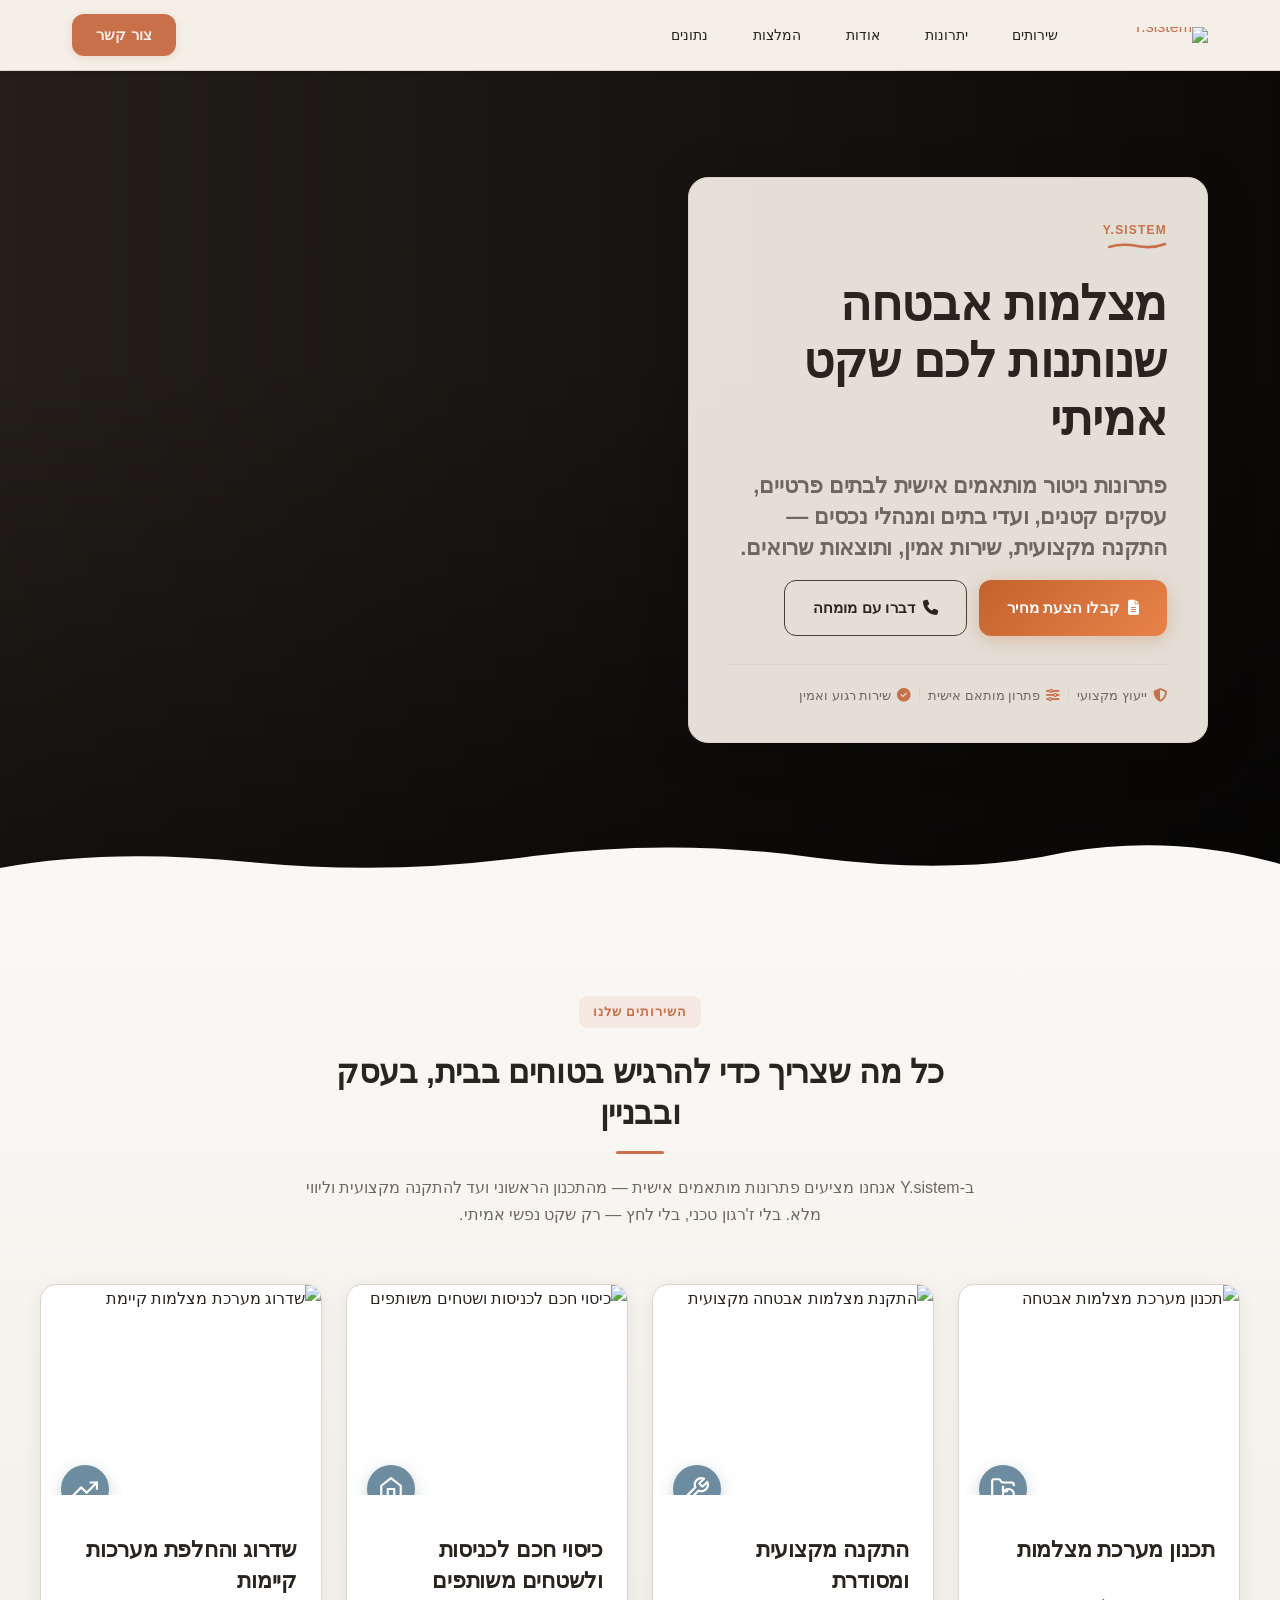
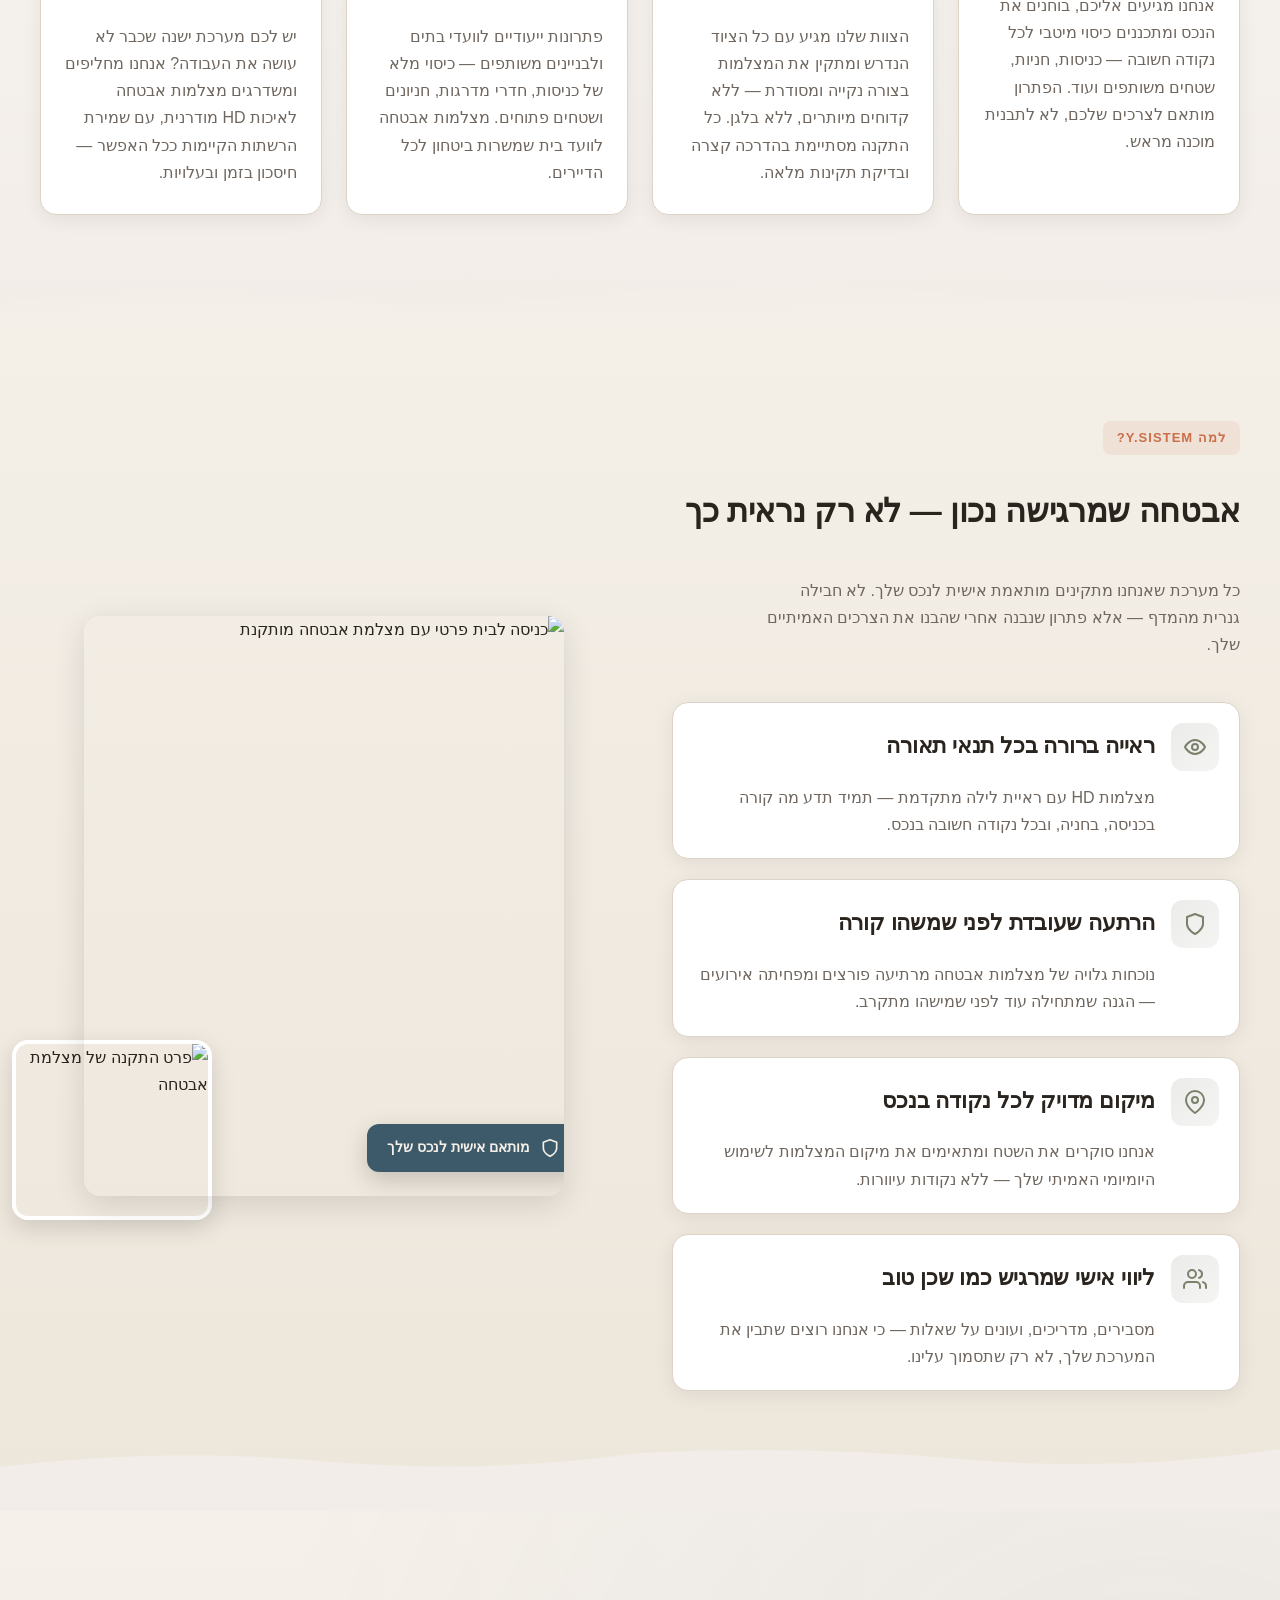
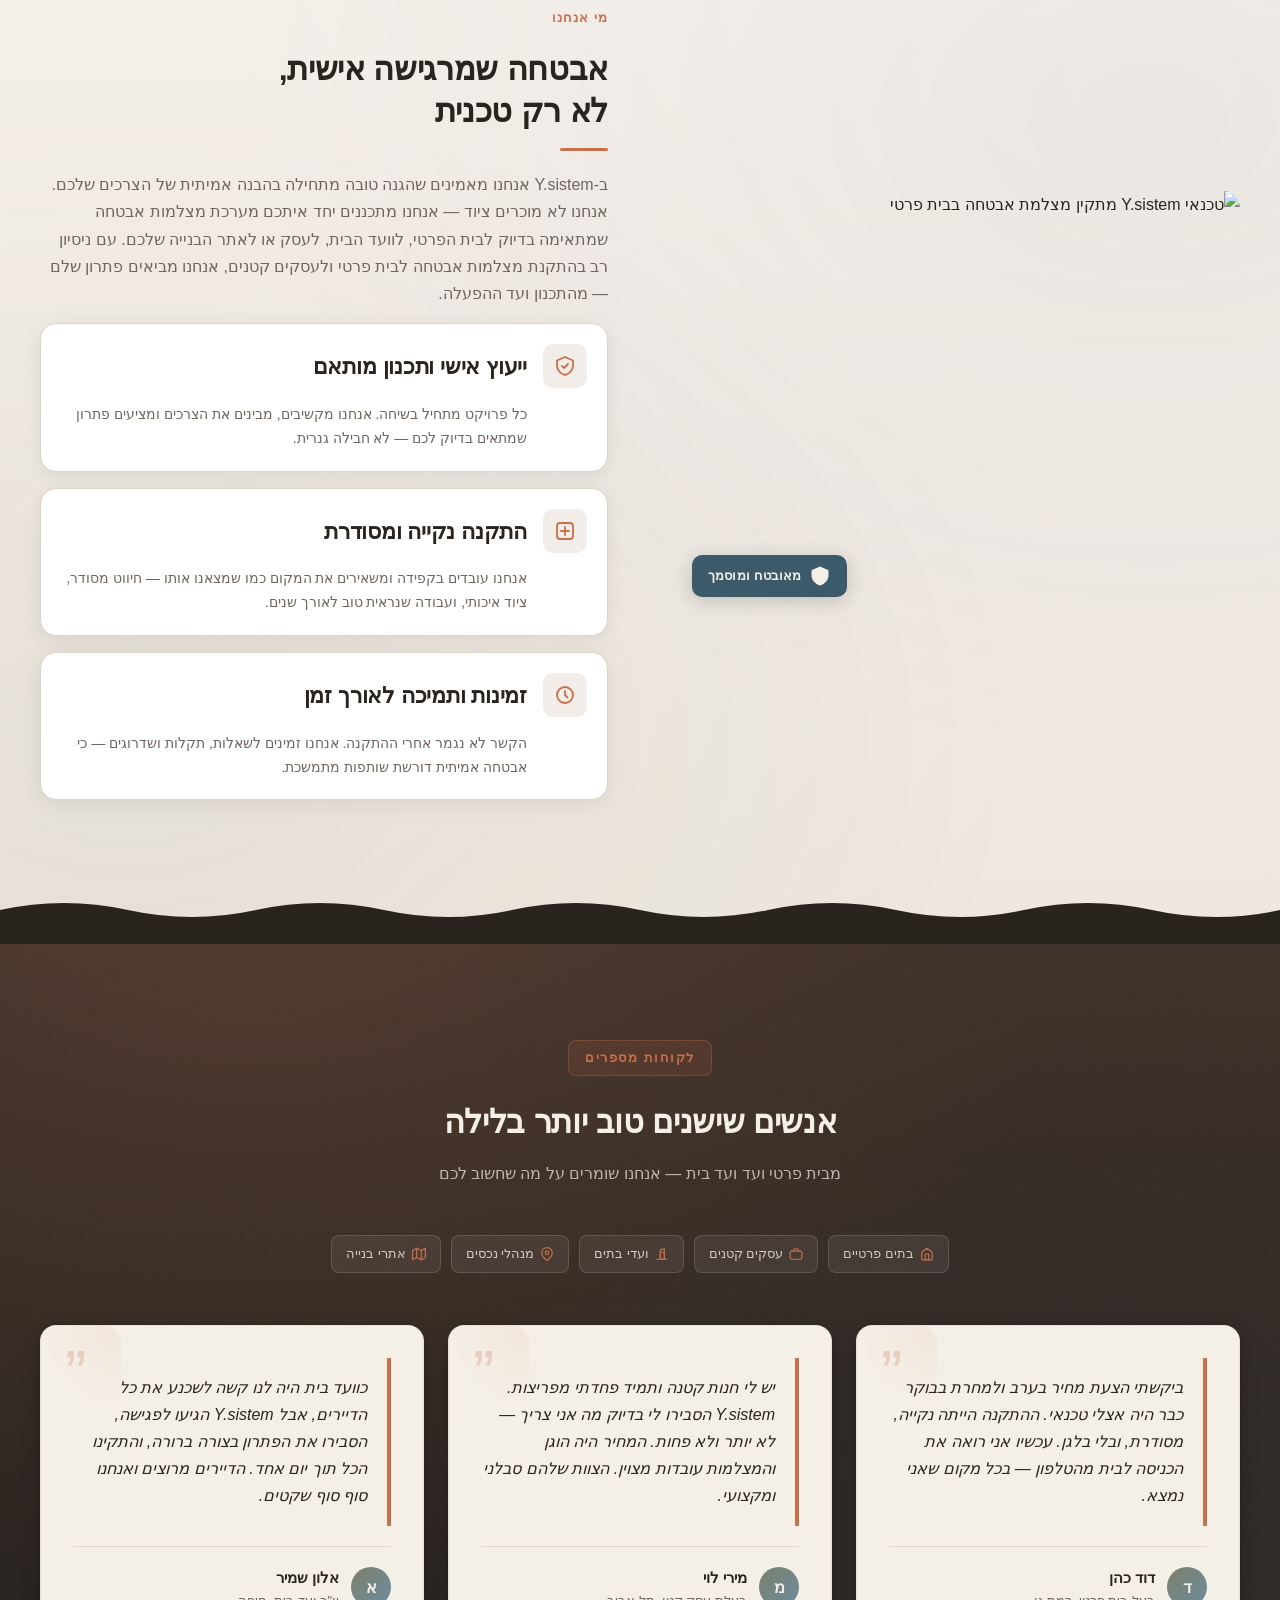
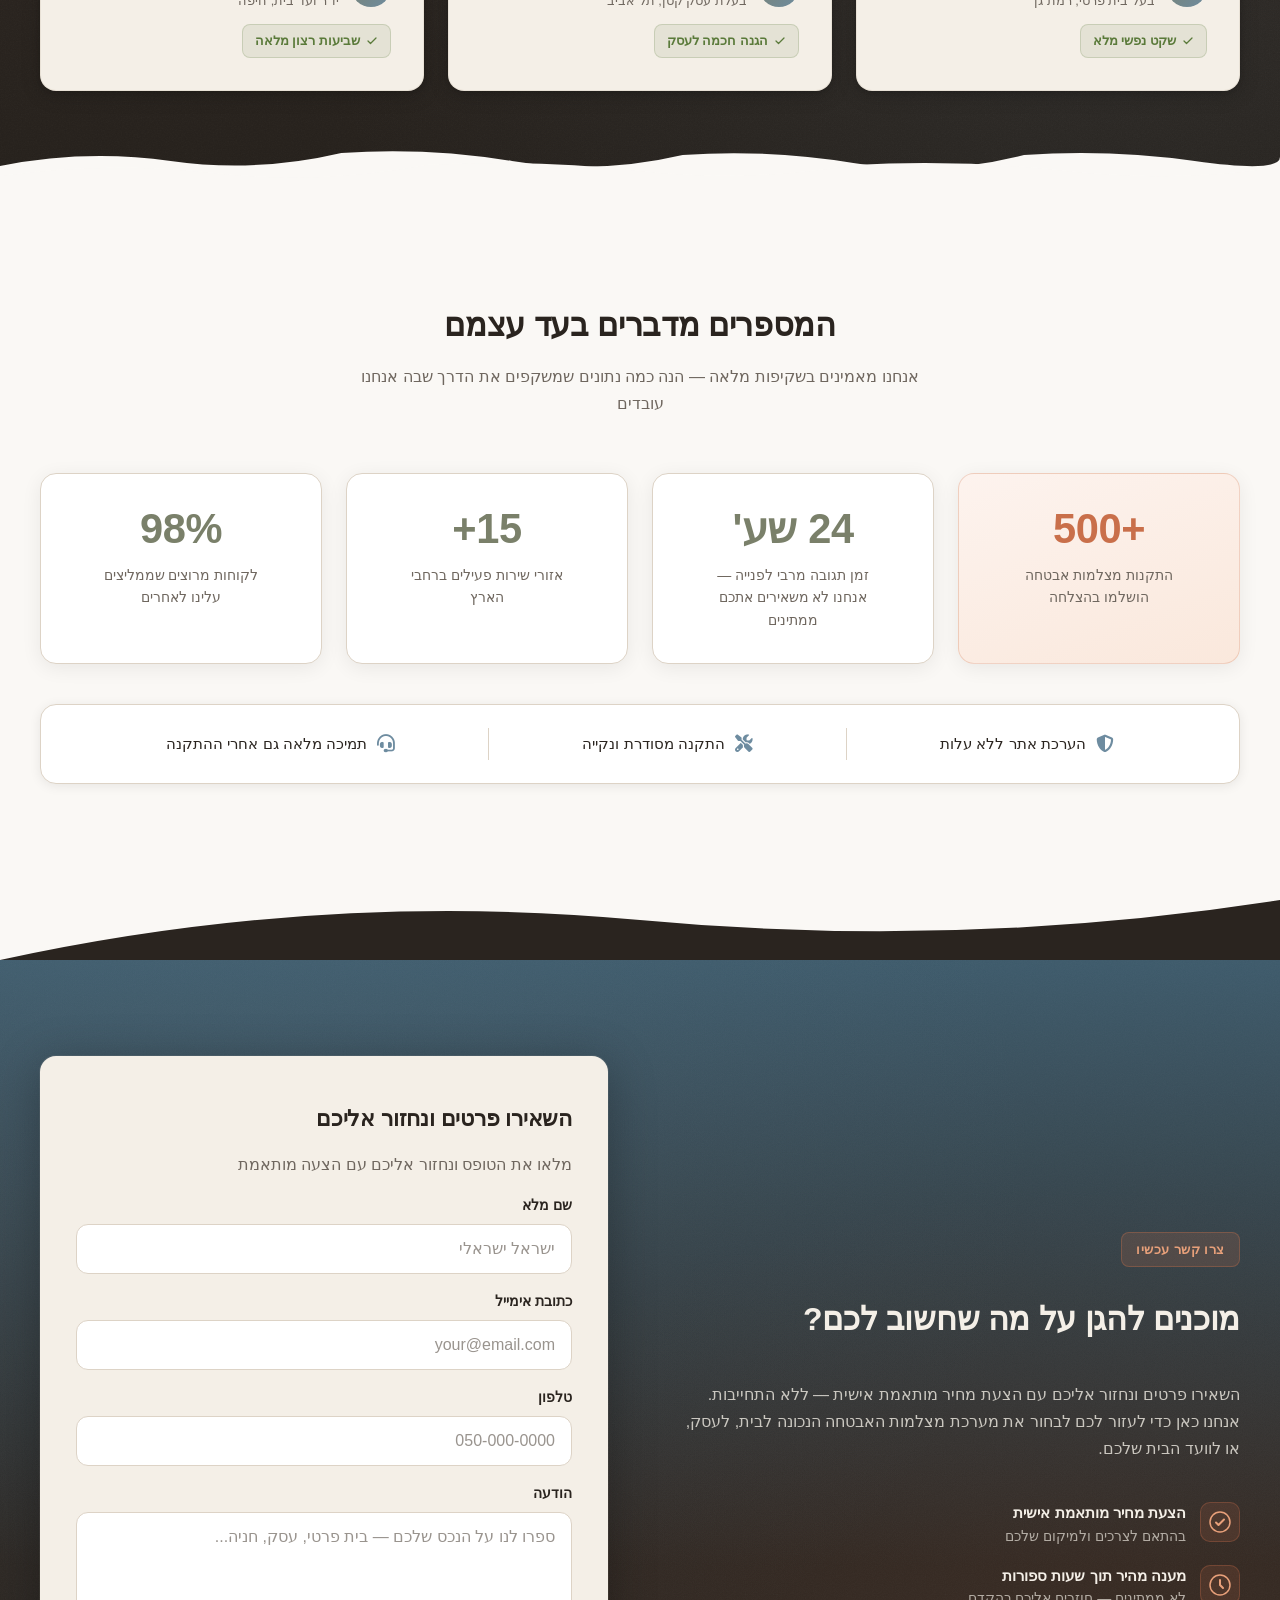
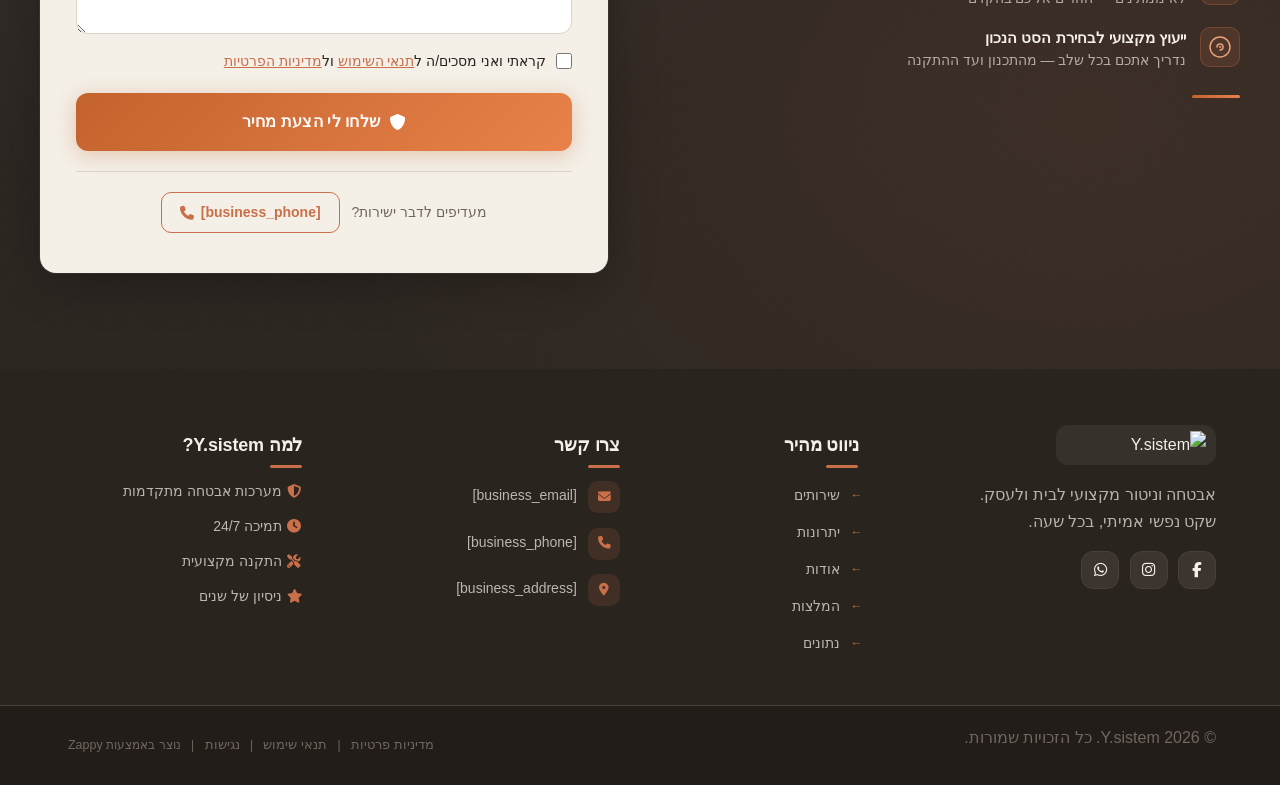
==== public/index.html @ 4dee4d4c "Background sync: Progressive GitHub Sync" ====
<!DOCTYPE html>
<html lang="he" dir="rtl">
<head>
    <meta charset="UTF-8">
    <meta name="viewport" content="width=device-width, initial-scale=1.0">
    <meta name="robots" content="index, follow">
    <title>Y.sistem — Y.sistem</title>
    <meta name="description" content="A security cameras business focused on creating a high-converting landing page with strong calls-to-action. The brand operates in the security and surveillance ">
    <meta name="keywords" content="Y.sistem, y.sistem, מצלמות אבטחה לעסקים קטנים, התקנת מצלמות אבטחה לבית פרטי, מצלמות אבטחה לוועד בית">
    
    <!-- Favicons -->
    <link rel="icon" type="image/x-icon" href="/assets/favicon.ico">
    <link rel="icon" type="image/png" sizes="16x16" href="/assets/favicon-16x16.png">
    <link rel="icon" type="image/png" sizes="32x32" href="/assets/favicon-32x32.png">
    <link rel="icon" type="image/png" sizes="48x48" href="/assets/favicon-48x48.png">
    <link rel="icon" type="image/png" sizes="192x192" href="/assets/favicon-192x192.png">
    <link rel="icon" type="image/png" sizes="512x512" href="/assets/favicon-512x512.png">
    <link rel="apple-touch-icon" href="/assets/apple-touch-icon.png">
    <!-- Zappy Analytics -->
<script>
(function() {
  'use strict';
  
  // Configuration
  var config = {
    websiteId: '3fe1076c-940b-409e-95b7-175dc9097318',
    apiUrl: 'https://api.zappy5.com/api/analytics/track',
    sessionDuration: 30 * 60 * 1000, // 30 minutes
    visitorDuration: 30 * 24 * 60 * 60 * 1000, // 30 days
    trackPageViews: true,
    trackClicks: true,
    trackFormSubmissions: true
  };
  
  // Generate or retrieve persistent visitor ID (30 days)
  function getVisitorId() {
    var visitorKey = 'zappy_visitor_' + config.websiteId;
    var visitor = null;
    
    try {
      visitor = localStorage.getItem(visitorKey);
      if (visitor) {
        var visitorData = JSON.parse(visitor);
        var now = Date.now();
        
        // Check if visitor ID is still valid (30 days)
        if (now - visitorData.created < config.visitorDuration) {
          // Update last seen timestamp
          visitorData.lastSeen = now;
          localStorage.setItem(visitorKey, JSON.stringify(visitorData));
          return visitorData.id;
        }
      }
    } catch (e) {
      console.warn('Zappy Analytics: LocalStorage not available');
    }
    
    // Generate new visitor ID
    var newVisitorId = 'zv_' + Date.now() + '_' + Math.random().toString(36).substr(2, 9);
    
    try {
      localStorage.setItem(visitorKey, JSON.stringify({
        id: newVisitorId,
        created: Date.now(),
        lastSeen: Date.now()
      }));
    } catch (e) {
      // Continue without local storage
    }
    
    return newVisitorId;
  }
  
  // Generate or retrieve session ID (30 minutes)
  function getSessionId() {
    var sessionKey = 'zappy_session_' + config.websiteId;
    var session = null;
    
    try {
      session = sessionStorage.getItem(sessionKey);
      if (session) {
        var sessionData = JSON.parse(session);
        var now = Date.now();
        
        // Check if session is still valid
        if (now - sessionData.timestamp < config.sessionDuration) {
          // Update timestamp
          sessionData.timestamp = now;
          sessionStorage.setItem(sessionKey, JSON.stringify(sessionData));
          return sessionData.id;
        }
      }
    } catch (e) {
      console.warn('Zappy Analytics: SessionStorage not available');
    }
    
    // Generate new session ID
    var newSessionId = 'zs_' + Date.now() + '_' + Math.random().toString(36).substr(2, 9);
    
    try {
      sessionStorage.setItem(sessionKey, JSON.stringify({
        id: newSessionId,
        timestamp: Date.now()
      }));
    } catch (e) {
      // Continue without session storage
    }
    
    return newSessionId;
  }
  
  var visitorId = getVisitorId();
  var sessionId = getSessionId();
  
  // Track an event
  function trackEvent(eventType, data) {
    data = data || {};
    
    var eventData = {
      website_id: config.websiteId,
      event_type: eventType,
      page_path: window.location.pathname,
      referrer: document.referrer || 'direct',
      visitor_id: visitorId,
      session_id: sessionId,
      metadata: data
    };
    
    // Use sendBeacon if available (better for page unload events)
    if (navigator.sendBeacon) {
      var blob = new Blob([JSON.stringify(eventData)], { type: 'application/json' });
      navigator.sendBeacon(config.apiUrl, blob);
    } else {
      // Fallback to fetch
      fetch(config.apiUrl, {
        method: 'POST',
        headers: {
          'Content-Type': 'application/json'
        },
        body: JSON.stringify(eventData),
        keepalive: true
      }).catch(function(error) {
        console.warn('Zappy Analytics: Failed to track event', error);
      });
    }
  }
  
  // Track page view
  if (config.trackPageViews) {
    trackEvent('pageview', {
      title: document.title,
      url: window.location.href
    });
  }
  
  // Track clicks on important elements
  if (config.trackClicks) {
    document.addEventListener('click', function(e) {
      var target = e.target;
      
      // Track button clicks (counted as actions)
      if (target.tagName === 'BUTTON' || target.closest('button')) {
        var button = target.tagName === 'BUTTON' ? target : target.closest('button');
        trackEvent('click', {
          element: 'button',
          text: button.textContent.trim().substring(0, 100),
          id: button.id || null,
          class: button.className || null
        });
      }
      
      // Track link clicks (navigation - not counted as actions)
      else if (target.tagName === 'A' || target.closest('a')) {
        var link = target.tagName === 'A' ? target : target.closest('a');
        trackEvent('navigation', {
          element: 'link',
          text: link.textContent.trim().substring(0, 100),
          href: link.href,
          external: link.hostname !== window.location.hostname
        });
      }
    }, true);
  }
  
  // Track form submissions
  if (config.trackFormSubmissions) {
    document.addEventListener('submit', function(e) {
      var form = e.target;
      
      trackEvent('form_submit', {
        form_id: form.id || null,
        form_name: form.name || null,
        form_action: form.action || null,
        form_method: form.method || 'GET'
      });
    }, true);
  }
  
  // Track time on page (send on page unload)
  var pageLoadTime = Date.now();
  
  window.addEventListener('beforeunload', function() {
    var timeOnPage = Math.floor((Date.now() - pageLoadTime) / 1000); // in seconds
    
    trackEvent('page_unload', {
      time_on_page: timeOnPage,
      page_path: window.location.pathname
    });
  });
  
  // Expose tracking function globally for custom events
  window.zappyAnalytics = {
    track: trackEvent,
    getVisitorId: function() { return visitorId; },
    getSessionId: function() { return sessionId; }
  };
  
})();
</script>
<!-- End Zappy Analytics -->
    <meta property="og:title" content="Y.sistem — Y.sistem">
    <meta property="og:description" content="A security cameras business focused on creating a high-converting landing page with strong calls-to-action. The brand operates in the security and surveillance ">
    <meta name="twitter:card" content="summary_large_image">
    <meta name="twitter:title" content="Y.sistem — Y.sistem">
    <meta name="twitter:description" content="A security cameras business focused on creating a high-converting landing page with strong calls-to-action. The brand operates in the security and surveillance ">
    <meta property="og:type" content="website">
  <meta property="og:locale" content="he_IL">
  
  
  
  
  
  <link rel="stylesheet" href="https://cdnjs.cloudflare.com/ajax/libs/font-awesome/6.4.0/css/all.min.css">

    <!-- Favicons -->
    <link rel="icon" type="image/x-icon" href="/assets/favicon.ico">
    <link rel="icon" type="image/png" sizes="16x16" href="/assets/favicon-16x16.png">
    <link rel="icon" type="image/png" sizes="32x32" href="/assets/favicon-32x32.png">
    <link rel="icon" type="image/png" sizes="48x48" href="/assets/favicon-48x48.png">
    <link rel="icon" type="image/png" sizes="192x192" href="/assets/favicon-192x192.png">
    <link rel="icon" type="image/png" sizes="512x512" href="/assets/favicon-512x512.png">
    <link rel="apple-touch-icon" href="/assets/apple-touch-icon.png">
    <!-- Cookie Consent -->
    <link rel="stylesheet" href="https://cdn.jsdelivr.net/npm/vanilla-cookieconsent@3/dist/cookieconsent.css">
    <script src="https://cdn.jsdelivr.net/npm/vanilla-cookieconsent@3/dist/cookieconsent.umd.js"></script>
    <!-- Mickidum Accessibility Toolbar -->
    <script src="https://cdn.jsdelivr.net/gh/mickidum/acc_toolbar/acctoolbar/acctoolbar.min.js"></script>
    <link rel="stylesheet" href="/styles.css">

    <style id="zappy-dropdown-submenu-styles">
      /* ========== DESKTOP DROPDOWN SUBMENU STYLES ========== */
      /* Base styles for dropdown submenus - parent must be positioned */
      .nav-menu li:has(.sub-menu), nav li:has(.sub-menu), .navbar li:has(.sub-menu), #navMenu li:has(.sub-menu) { position: relative; }
      /* Submenu base - hidden by default */
      .nav-menu .sub-menu, nav .sub-menu, .navbar .sub-menu, #navMenu .sub-menu { display: block !important; position: absolute !important; top: 100%; left: 0; min-width: 220px; background: white; border-radius: 8px; box-shadow: 0 8px 25px rgba(0,0,0,0.15); padding: 8px 0; opacity: 0; visibility: hidden; transform: translateY(10px); transition: all 0.3s ease; z-index: 1000; list-style: none; pointer-events: none; }
      /* CRITICAL: Desktop hover styles to show dropdown */
      .nav-menu li:hover > .sub-menu, nav li:hover > .sub-menu, .navbar li:hover > .sub-menu, #navMenu li:hover > .sub-menu { opacity: 1 !important; visibility: visible !important; transform: translateY(0) !important; pointer-events: auto !important; }
      /* Submenu item styling */
      .sub-menu li { list-style: none; margin: 0; padding: 0; }
      .sub-menu a { display: block !important; padding: 10px 16px !important; color: var(--text-dark, #333) !important; font-weight: 500; text-decoration: none; white-space: nowrap; transition: background-color 0.2s; }
      .sub-menu .zappy-nav-child > a { padding-left: 28px !important; font-size: 0.9em !important; opacity: 0.85 !important; }
      [dir="rtl"] .sub-menu .zappy-nav-child > a, html[lang="he"] .sub-menu .zappy-nav-child > a, html[lang="ar"] .sub-menu .zappy-nav-child > a { padding-left: 10px !important; padding-right: 28px !important; }
      .sub-menu .zappy-nav-parent > a { font-weight: 600 !important; }
      .sub-menu a:hover { background-color: #f5f5f5; }
      /* RTL (Hebrew/Arabic) dropdown positioning */
      [dir="rtl"] .nav-menu .sub-menu, [dir="rtl"] nav .sub-menu, [dir="rtl"] .navbar .sub-menu, html[lang="he"] .nav-menu .sub-menu, html[lang="he"] nav .sub-menu, html[lang="he"] .navbar .sub-menu, html[lang="ar"] .nav-menu .sub-menu, html[lang="ar"] nav .sub-menu, html[lang="ar"] .navbar .sub-menu { left: auto !important; right: 0 !important; }
      /* Hide empty dropdown menus (exclude catalog sub-menus that use <a> children instead of <li>) */
      .sub-menu:empty, .sub-menu:not(:has(li:not(.zappy-hidden-menu-item))):not(:has(> a)), .sub-menu:not(:has(li)):not(:has(> a)) { display: none !important; opacity: 0 !important; visibility: hidden !important; pointer-events: none !important; }
      /* Desktop: show submenu on Menu Group hover */
      li:has(.menu-group-title):hover > .sub-menu { opacity: 1 !important; visibility: visible !important; transform: translateY(0) !important; pointer-events: auto !important; }
      /* Menu Group title styling */
      .nav-menu > li > .menu-group-title, #navMenu > li > .menu-group-title { display: inline-block; padding: 0.5rem 1rem; cursor: default; user-select: none; }
      
      /* ========== MOBILE SUBMENU STYLES ========== */
      @media (max-width: 768px) {
        .nav-menu .sub-menu, nav .sub-menu, .navbar .sub-menu, #navMenu .sub-menu { position: static !important; transform: none !important; box-shadow: none !important; background: transparent !important; max-height: 0; overflow: hidden; opacity: 0; visibility: hidden; transition: max-height 0.3s ease, opacity 0.3s ease; padding: 0 !important; border-radius: 0 !important; }
        .navbar .sub-menu.mobile-expanded, .nav-menu .sub-menu.mobile-expanded, #navMenu .sub-menu.mobile-expanded { max-height: none !important; overflow-y: visible !important; opacity: 1 !important; visibility: visible !important; padding: 8px 0 8px 16px !important; }
        [dir="rtl"] .sub-menu.mobile-expanded, html[lang="he"] .sub-menu.mobile-expanded { padding: 8px 16px 8px 0 !important; }
        /* Disable hover behavior on mobile */
        .nav-menu li:hover > .sub-menu, nav li:hover > .sub-menu, .navbar li:hover > .sub-menu, #navMenu li:hover > .sub-menu { opacity: 0; visibility: hidden; pointer-events: none; }
        .nav-menu li > .sub-menu.mobile-expanded, nav li > .sub-menu.mobile-expanded, .navbar li > .sub-menu.mobile-expanded, #navMenu li > .sub-menu.mobile-expanded { opacity: 1 !important; visibility: visible !important; pointer-events: auto !important; }
        .nav-menu li:has(.sub-menu), nav li:has(.sub-menu), .navbar li:has(.sub-menu), #navMenu li:has(.sub-menu) { display: flex !important; flex-wrap: wrap !important; align-items: center !important; position: relative !important; min-height: 44px !important; }
        .nav-menu li:has(.sub-menu) > a, nav li:has(.sub-menu) > a, .navbar li:has(.sub-menu) > a, #navMenu li:has(.sub-menu) > a { flex: 1 !important; min-width: 0 !important; }
        .nav-menu li:has(.sub-menu) > .menu-group-title, nav li:has(.sub-menu) > .menu-group-title, .navbar li:has(.sub-menu) > .menu-group-title, #navMenu li:has(.sub-menu) > .menu-group-title { flex: 1 !important; min-width: 0 !important; padding: 0 !important; line-height: inherit !important; }
        .nav-menu li:has(.sub-menu) > .sub-menu, nav li:has(.sub-menu) > .sub-menu, .navbar li:has(.sub-menu) > .sub-menu, #navMenu li:has(.sub-menu) > .sub-menu { flex-basis: 100% !important; width: 100% !important; }
        .nav-menu li:has(.sub-menu) > a [class*="chevron"], .nav-menu li:has(.sub-menu) > a [class*="arrow"], .nav-menu li:has(.sub-menu) > a .fa-chevron-down, .nav-menu li:has(.sub-menu) > a .fa-angle-down, nav li:has(.sub-menu) > a [class*="chevron"], nav li:has(.sub-menu) > a [class*="arrow"], #navMenu li:has(.sub-menu) > a [class*="chevron"], #navMenu li:has(.sub-menu) > a [class*="arrow"] { display: none !important; visibility: hidden !important; }
        .mobile-submenu-toggle { display: flex !important; align-items: center !important; justify-content: center !important; width: 44px !important; height: auto !important; background: transparent !important; border: none !important; cursor: pointer !important; color: var(--text-dark) !important; position: static !important; flex-shrink: 0 !important; align-self: stretch !important; z-index: 2 !important; padding: 0 !important; margin: 0 !important; }
        .mobile-submenu-toggle::after { content: '' !important; width: 0 !important; height: 0 !important; border-left: 6px solid transparent !important; border-right: 6px solid transparent !important; border-top: 7px solid currentColor !important; transition: transform 0.3s ease !important; }
        .mobile-submenu-toggle.expanded::after { transform: rotate(180deg) !important; }
        .sub-menu a { padding: 10px 0 !important; display: block !important; color: var(--text-dark) !important; white-space: normal !important; }
        .sub-menu .zappy-nav-child > a { padding-left: 28px !important; font-size: 0.9em !important; opacity: 0.85 !important; }
        [dir="rtl"] .sub-menu .zappy-nav-child > a, html[lang="he"] .sub-menu .zappy-nav-child > a, html[lang="ar"] .sub-menu .zappy-nav-child > a { padding-left: 0 !important; padding-right: 28px !important; }
        .sub-menu .zappy-nav-parent > a { font-weight: 600 !important; }
        .nav-menu.active, #navMenu.active { max-width: 100vw !important; overflow-x: hidden !important; box-sizing: border-box !important; }
        .navbar .sub-menu li a, nav.navbar .sub-menu li a, .zappy-products-dropdown .sub-menu a { color: var(--text-dark) !important; }
      }
      @media (min-width: 769px) { .mobile-submenu-toggle { display: none !important; } }
    </style>

    <style id="mobile-lang-menu-deployed-css">
    @media (max-width: 768px) {
      .lang-switcher,
      .nav-cta-container .lang-switcher,
      .nav-container .lang-switcher,
      .navbar .lang-switcher,
      .navbar .nav-cta-container .lang-switcher,
      .nav-icons-left .lang-switcher,
      .nav-ecommerce-icons .lang-switcher { display: none !important; }
      .mobile-lang-menu { width: 100%; border-top: 1px solid rgba(128,128,128,0.2); padding: 8px 0 0 0; margin-top: 8px; }
      .mobile-lang-toggle { display: flex !important; align-items: center; justify-content: space-between; width: 100%; padding: 12px 16px; background: none; border: none; cursor: pointer; font-size: 15px; color: inherit; font-family: inherit; }
      .mobile-lang-toggle::after { content: ''; display: inline-block; width: 8px; height: 8px; border-right: 2px solid currentColor; border-bottom: 2px solid currentColor; transform: rotate(45deg); transition: transform 0.3s ease; margin-left: 8px; }
      .mobile-lang-toggle.expanded::after { transform: rotate(-135deg); }
      .mobile-lang-options { max-height: 0; overflow: hidden; transition: max-height 0.3s ease; }
      .mobile-lang-options.expanded { max-height: 300px; }
      .mobile-lang-option { display: flex !important; align-items: center; gap: 10px; padding: 10px 24px; text-decoration: none; color: inherit; font-size: 14px; font-family: inherit; }
      .mobile-lang-option:hover { background: rgba(128,128,128,0.1); }
      .mobile-lang-option.active { font-weight: 600; opacity: 0.7; pointer-events: none; }
      .mobile-lang-option img { width: 20px; height: 20px; border-radius: 50%; }
    }
    @media (min-width: 769px) {
      .mobile-lang-menu { display: none !important; }
    }
    </style>

    <style id="zappy-widget-visibility">
      #mic-access-tool-general-button, .mic-access-tool-general-button,
      #mic-init-access-tool .mic-access-tool-general-button, #mic-init-access-tool #mic-access-tool-general-button,
      ._access-icon, #mic-access-tool-box, .mic-access-tool-box,
      #mic-init-access-tool #mic-access-tool-box, div[id*="mic-access-tool-box"], ._access-menu {
        display: none !important; visibility: hidden !important; opacity: 0 !important; pointer-events: none !important;
      }
    </style>
</head>
<body>

  <nav class="navbar" dir="rtl">
  <button class="mobile-toggle" id="mobileToggle" aria-label="Menu">
    <svg class="hamburger-icon" width="24" height="24" viewBox="0 0 24 24" fill="none">
      <path d="M3 12h18M3 6h18M3 18h18" stroke="currentColor" stroke-width="2" stroke-linecap="round"></path>
    </svg>
    <svg class="close-icon" width="24" height="24" viewBox="0 0 24 24" fill="none" style="display: none;">
      <path d="M18 6L6 18M6 6l12 12" stroke="currentColor" stroke-width="2" stroke-linecap="round"></path>
    </svg>
  </button>

  <button class="phone-header-btn" data-phone="[business_phone]" aria-label="Call">
    <svg width="20" height="20" viewBox="0 0 24 24" fill="currentColor">
      <path d="M22 16.92v3a2 2 0 0 1-2.18 2 19.79 19.79 0 0 1-8.63-3.07 19.5 19.5 0 0 1-6-6 19.79 19.79 0 0 1-3.07-8.67A2 2 0 0 1 4.11 2h3a2 2 0 0 1 2 1.72 12.84 12.84 0 0 0 .7 2.81 2 2 0 0 1-.45 2.11L8.09 9.91a16 16 0 0 0 6 6l1.27-1.27a2 2 0 0 1 2.11-.45 12.84 12.84 0 0 0 2.81.7A2 2 0 0 1 22 16.92z"></path>
    </svg>
  </button>

  <div class="nav-container">
    <div class="nav-right-group"><div class="nav-brand">
      <a href="/" class="logo-link">
        <img src="/assets/y-sistem-logo.webp" alt="Y.sistem" class="logo">
      </a>
    </div><ul class="nav-menu" id="navMenu"><li><a href="#services">שירותים</a></li><li><a href="#benefits">יתרונות</a></li><li><a href="#about">אודות</a></li><li><a href="#testimonials">המלצות</a></li><li><a href="#stats">נתונים</a></li></ul></div>

    

    <div class="nav-cta-container">
      <a href="#contact" class="nav-cta-btn">צור קשר</a>
    </div>
  </div>
</nav>
<script>

// Navbar Mobile Menu Toggle and Contrast Fix
(function() {
  // Use 'load' event instead of 'DOMContentLoaded' to ensure we run AFTER all other scripts
  window.addEventListener('load', function() {
    
    // FIX MOBILE BUTTON CONTRAST
    // Detect navbar background color and apply contrasting color to mobile buttons
    const navbar = document.querySelector('.navbar, nav, header');
    if (!navbar) {
      console.log('[Navbar] Navbar element not found');
      return;
    }
    
    // DECLARE VARIABLES EARLY to avoid Temporal Dead Zone errors
    // These are used in multiple places below
    let mobileToggle = document.getElementById('mobileToggle') ||
                       document.querySelector('.mobile-toggle') ||
                       document.querySelector('.hamburger') ||
                       document.querySelector('.hamburger-menu') ||
                       document.querySelector('.menu-toggle') ||
                       document.querySelector('.burger-menu') ||
                       document.querySelector('[aria-label="Menu"]') ||
                       document.querySelector('[aria-label="תפריט"]');
    
    const phoneBtn = document.querySelector('.phone-header-btn');
    
    const computedStyle = window.getComputedStyle(navbar);
    let bgColor = computedStyle.backgroundColor;
    
    console.log('[Navbar] Initial navbar background:', bgColor);
    
    // Check if background is transparent or rgba with 0 alpha
    const isTransparent = bgColor === 'transparent' || 
                         bgColor === 'rgba(0, 0, 0, 0)' ||
                         (bgColor.startsWith('rgba') && bgColor.includes(', 0)'));
    
    if (isTransparent) {
      // Check for background-image or gradient
      const bgImage = computedStyle.backgroundImage;
      if (bgImage && bgImage !== 'none') {
        console.log('[Navbar] Navbar has background image/gradient, using dark text');
        bgColor = 'rgb(240, 240, 240)'; // Assume light background
      } else {
        // Transparent navbar - check body background
        const bodyBg = window.getComputedStyle(document.body).backgroundColor;
        console.log('[Navbar] Navbar transparent, using body background:', bodyBg);
        bgColor = bodyBg;
      }
    }
    
    // Calculate luminance to determine if background is light or dark
    const rgb = bgColor.match(/\d+/g);
    if (rgb && rgb.length >= 3) {
      const r = parseInt(rgb[0]);
      const g = parseInt(rgb[1]);
      const b = parseInt(rgb[2]);
      const luminance = (0.299 * r + 0.587 * g + 0.114 * b) / 255;
      
      // Mobile button colors are set by Claude's AI-generated CSS (same as .nav-menu a)
      // No dynamic color overrides needed - colors come from the generated navbar CSS
      console.log('[Navbar] Mobile button colors preserved from Claude CSS (luminance:', luminance.toFixed(2) + ')');
      
      // FIX ICON SIZES - Ensure SVGs are properly sized and visible
      // INJECT CRITICAL CSS TO OVERRIDE ANY CONFLICTING RULES
      const criticalCSS = document.createElement('style');
      criticalCSS.id = 'zappy-mobile-nav-fix';
      const htmlLang = document.documentElement.lang || 'en';
      const htmlDir = document.documentElement.dir || 'ltr';
      // Check both dir attribute AND lang for RTL detection
      // dir="rtl" is the most reliable indicator
      const isRTL = htmlDir === 'rtl' || htmlLang === 'he' || htmlLang === 'ar';
      
      criticalCSS.textContent = `
        /* Hide mobile buttons on desktop, show only on mobile */
        @media (min-width: 769px) {
          .mobile-toggle,
          .phone-header-btn {
            display: none !important;
          }
        }
        
        /* Show and position mobile buttons correctly on mobile */
        @media (max-width: 768px) {
          .mobile-toggle,
          .phone-header-btn {
            position: absolute !important;
            top: 50% !important;
            transform: translateY(-50%) !important;
            z-index: 1001 !important;
            display: flex !important;
            align-items: center !important;
            justify-content: center !important;
            width: 36px !important;
            height: 36px !important;
            border-radius: 50% !important;
            border: none !important;
            cursor: pointer !important;
            padding: 6px !important;
            background: none !important;
            color: var(--nav-text, var(--text-dark)) !important;
          }
          
          /* LTR positioning (default): hamburger LEFT, phone RIGHT */
          html:not([dir="rtl"]):not([lang="he"]):not([lang="ar"]) .mobile-toggle,
          html[dir="ltr"] .mobile-toggle {
            left: 12px !important;
            right: auto !important;
          }
          html:not([dir="rtl"]):not([lang="he"]):not([lang="ar"]) .phone-header-btn,
          html[dir="ltr"] .phone-header-btn {
            right: 12px !important;
            left: auto !important;
          }
          
          /* RTL positioning: hamburger RIGHT, phone LEFT */
          html[dir="rtl"] .mobile-toggle,
          html[lang="he"] .mobile-toggle,
          html[lang="ar"] .mobile-toggle {
            right: 12px !important;
            left: auto !important;
          }
          html[dir="rtl"] .phone-header-btn,
          html[lang="he"] .phone-header-btn,
          html[lang="ar"] .phone-header-btn {
            left: 12px !important;
            right: auto !important;
          }
          
          /* CRITICAL: Ensure nav-container has min-height on mobile */
          /* All children are positioned absolutely/fixed on mobile, so height:auto collapses to 0 */
          .nav-container {
            min-height: 70px !important;
            position: relative !important;
          }
          
          /* Ensure SVG icons are properly sized and inherit color */
          .mobile-toggle svg,
          .phone-header-btn svg {
            width: 24px !important;
            height: 24px !important;
            /* Don't force display - let JavaScript control hamburger/close toggle */
          }
          
          /* Reset nav-cta-container on mobile - remove desktop box-shadow/padding */
          /* that creates a visible ghost box when CTA button is hidden */
          .nav-cta-container {
            box-shadow: none !important;
            padding: 0 !important;
          }
          
          /* Hide nav-cta-container entirely on mobile when there's no lang-switcher */
          /* (only the CTA button is inside, and it's hidden on mobile) */
          .nav-cta-container:not(:has(.lang-switcher)) {
            display: none !important;
          }
          
          /* CRITICAL: Prevent hero image fade gradient from bleeding over headline text */
          /* The .image-fade-gradient has bottom: -30px (extends below parent) */
          /* On mobile stacked layout, this overlaps the h1 text below the image */
          .hero-image-column {
            overflow: hidden !important;
          }
          .image-fade-gradient {
            bottom: 0 !important;
          }
          
          /* Hide desktop language switcher on mobile - hamburger menu handles it */
          /* High specificity to override stored CSS */
          .lang-switcher,
          .nav-cta-container .lang-switcher,
          .nav-container .lang-switcher,
          .navbar .lang-switcher,
          .navbar .nav-cta-container .lang-switcher {
            display: none !important;
          }
        }
      `;
      
      // Remove existing fix if present and inject new one
      const existing = document.getElementById('zappy-mobile-nav-fix');
      if (existing) existing.remove();
      document.head.appendChild(criticalCSS);
      
      console.log('[Navbar] Critical CSS injected for mobile nav positioning');
      
      // ONLY apply inline positioning styles on mobile viewport
      // On desktop, the CSS handles hiding these buttons with display: none
      // Inline styles were breaking desktop layout by overriding CSS
      const isMobileViewport = window.innerWidth <= 768;
      
      if (mobileToggle) {
        // Icon sizing applies to all viewports for consistency
        const hamburgerIcon = mobileToggle.querySelector('.hamburger-icon');
        const closeIcon = mobileToggle.querySelector('.close-icon');
        
        if (hamburgerIcon) {
          hamburgerIcon.style.setProperty('width', '24px', 'important');
          hamburgerIcon.style.setProperty('height', '24px', 'important');
          hamburgerIcon.style.setProperty('display', 'block', 'important'); // Show hamburger by default
        }
        if (closeIcon) {
          closeIcon.style.setProperty('width', '24px', 'important');
          closeIcon.style.setProperty('height', '24px', 'important');
          closeIcon.style.setProperty('display', 'none', 'important'); // Hide close icon by default
        }
        
        // ONLY set positioning inline styles on mobile
        if (isMobileViewport) {
          mobileToggle.style.setProperty('position', 'absolute', 'important');
          mobileToggle.style.setProperty('top', '50%', 'important');
          mobileToggle.style.setProperty('transform', 'translateY(-50%)', 'important');
          mobileToggle.style.setProperty('z-index', '1001', 'important');
          
          // Clear any inline left/right so CSS can take over based on html[dir]
          mobileToggle.style.removeProperty('left');
          mobileToggle.style.removeProperty('right');
          
          console.log('[Navbar] Mobile toggle positioning applied (mobile viewport)');
        } else {
          // On desktop, clear any positioning styles to let CSS handle it
          mobileToggle.style.removeProperty('position');
          mobileToggle.style.removeProperty('top');
          mobileToggle.style.removeProperty('transform');
          mobileToggle.style.removeProperty('z-index');
          mobileToggle.style.removeProperty('left');
          mobileToggle.style.removeProperty('right');
          console.log('[Navbar] Desktop viewport - cleared mobile toggle inline positioning');
        }
      }
      
      if (phoneBtn) {
        // Icon sizing applies to all viewports
        const phoneIcon = phoneBtn.querySelector('svg');
        if (phoneIcon) {
          phoneIcon.style.width = '24px';
          phoneIcon.style.height = '24px';
          phoneIcon.setAttribute('width', '24');
          phoneIcon.setAttribute('height', '24');
        }
        
        // ONLY set positioning inline styles on mobile
        if (isMobileViewport) {
          phoneBtn.style.setProperty('position', 'absolute', 'important');
          phoneBtn.style.setProperty('top', '50%', 'important');
          phoneBtn.style.setProperty('transform', 'translateY(-50%)', 'important');
          phoneBtn.style.setProperty('z-index', '1001', 'important');
          
          // Clear any inline left/right so CSS can take over based on html[dir]
          phoneBtn.style.removeProperty('left');
          phoneBtn.style.removeProperty('right');
          
          console.log('[Navbar] Phone button positioning applied (mobile viewport)');
        } else {
          // On desktop, clear any positioning styles to let CSS handle it
          phoneBtn.style.removeProperty('position');
          phoneBtn.style.removeProperty('top');
          phoneBtn.style.removeProperty('transform');
          phoneBtn.style.removeProperty('z-index');
          phoneBtn.style.removeProperty('left');
          phoneBtn.style.removeProperty('right');
          console.log('[Navbar] Desktop viewport - cleared phone button inline positioning');
        }
      }
    } else {
      console.log('[Navbar] Could not parse background color:', bgColor);
    }
    
    // MOBILE MENU TOGGLE
    // Re-query in case DOM changed (mobileToggle already declared at top of function)
    mobileToggle = document.getElementById('mobileToggle') ||
                   document.querySelector('.mobile-toggle') ||
                   document.querySelector('.hamburger') ||
                   document.querySelector('.hamburger-menu') ||
                   document.querySelector('.menu-toggle') ||
                   document.querySelector('.burger-menu') ||
                   document.querySelector('[aria-label="Menu"]') ||
                   document.querySelector('[aria-label="תפריט"]');
    
    // EXPANDED SEARCH: Find nav menu by ID or class
    const navMenu = document.getElementById('navMenu') ||
                  document.querySelector('.nav-menu') ||
                  document.querySelector('.nav-links') ||
                  document.querySelector('nav ul:not(.submenu)');
    
    if (!mobileToggle || !navMenu) {
      console.log('[Navbar] Mobile toggle or menu not found:', { toggle: !!mobileToggle, menu: !!navMenu });
      return;
    }
    
    // Ensure navMenu has ID for CSS targeting
    if (!navMenu.id) {
      navMenu.id = 'navMenu';
    }
    
    console.log('[Navbar] Initializing mobile menu...');
    
    // Remove any existing event listeners by cloning the button
    const newToggle = mobileToggle.cloneNode(true);
    mobileToggle.parentNode.replaceChild(newToggle, mobileToggle);
    
    // Toggle menu on button click - use newToggle now
    newToggle.addEventListener('click', function(e) {
      e.preventDefault();
      e.stopPropagation();
      
      const hamburgerIcon = this.querySelector('.hamburger-icon');
      const closeIcon = this.querySelector('.close-icon');
      const isActive = navMenu.classList.contains('active');
      
      if (isActive) {
        // Close menu
        navMenu.classList.remove('active');
        if (hamburgerIcon) hamburgerIcon.style.setProperty('display', 'block', 'important');
        if (closeIcon) closeIcon.style.setProperty('display', 'none', 'important');
        document.body.style.overflow = '';
        console.log('[Navbar] Menu closed');
      } else {
        // Open menu
        navMenu.classList.add('active');
        if (hamburgerIcon) hamburgerIcon.style.setProperty('display', 'none', 'important');
        if (closeIcon) closeIcon.style.setProperty('display', 'block', 'important');
        document.body.style.overflow = 'hidden';
        console.log('[Navbar] Menu opened');
      }
    });
    
    // Close menu when clicking nav links (but NOT dropdown toggles)
    const navLinks = navMenu.querySelectorAll('a');
    navLinks.forEach(function(link) {
      link.addEventListener('click', function() {
        // Don't close if it's a dropdown child (unless it's a real navigation link)
        if (this.getAttribute('href') === '#') return;
        
        const hamburgerIcon = newToggle.querySelector('.hamburger-icon');
        const closeIcon = newToggle.querySelector('.close-icon');
        
        navMenu.classList.remove('active');
        if (hamburgerIcon) hamburgerIcon.style.setProperty('display', 'block', 'important');
        if (closeIcon) closeIcon.style.setProperty('display', 'none', 'important');
        document.body.style.overflow = '';
        console.log('[Navbar] Menu closed (link clicked)');
      });
    });
    
    // DROPDOWN MENU TOGGLE (for mobile and touch devices)
    var dropdownToggles = navMenu.querySelectorAll('.dropdown-toggle');
    dropdownToggles.forEach(function(toggle) {
      toggle.addEventListener('click', function(e) {
        e.preventDefault();
        e.stopPropagation();
        var parent = this.closest('.nav-dropdown');
        if (!parent) return;
        
        // Close other open dropdowns at the same level
        var siblings = parent.parentNode.querySelectorAll('.nav-dropdown.open');
        siblings.forEach(function(sib) {
          if (sib !== parent) sib.classList.remove('open');
        });
        
        parent.classList.toggle('open');
        console.log('[Navbar] Dropdown toggled:', parent.classList.contains('open') ? 'open' : 'closed');
      });
    });
    
    // Close dropdowns when clicking outside
    document.addEventListener('click', function(e) {
      if (!e.target.closest('.nav-dropdown')) {
        var openDropdowns = document.querySelectorAll('.nav-dropdown.open');
        openDropdowns.forEach(function(dd) { dd.classList.remove('open'); });
      }
    });
    
    console.log('[Navbar] Dropdown handlers initialized for ' + dropdownToggles.length + ' dropdowns');
    
    // Phone button functionality (phoneBtn already declared at top of function)
    if (phoneBtn) {
      phoneBtn.addEventListener('click', function() {
        // Get phone number from placeholder in page or use default
        const phoneLinks = document.querySelectorAll('a[href^="tel:"]');
        const phoneNumber = phoneLinks.length > 0 
          ? phoneLinks[0].getAttribute('href').replace('tel:', '')
          : '[business_phone]';
        
        window.location.href = 'tel:' + phoneNumber;
        console.log('[Navbar] Phone button clicked');
      });
    }
    
    console.log('[Navbar] Mobile menu initialized successfully');
    
    // === WHATSAPP BUTTON VISIBILITY FIX ===
    // Ensure WhatsApp floating button is hidden on desktop and visible on mobile
    // IMPORTANT: Only target the floating button by its class, NOT generic wa.me links
    const handleWhatsAppVisibility = function() {
      const whatsappBtn = document.querySelector('.whatsapp-float');
      if (whatsappBtn) {
        const isDesktop = window.innerWidth >= 769;
        if (isDesktop) {
          whatsappBtn.style.setProperty('display', 'none', 'important');
          whatsappBtn.style.setProperty('visibility', 'hidden', 'important');
          whatsappBtn.style.setProperty('opacity', '0', 'important');
          whatsappBtn.style.setProperty('pointer-events', 'none', 'important');
          console.log('[WhatsApp] Button hidden on desktop');
        } else {
          whatsappBtn.style.removeProperty('display');
          whatsappBtn.style.removeProperty('visibility');
          whatsappBtn.style.removeProperty('opacity');
          whatsappBtn.style.removeProperty('pointer-events');
          console.log('[WhatsApp] Button visible on mobile');
        }
      }
    };
    
    // Run on load
    handleWhatsAppVisibility();
    
    // Run on resize with debouncing
    let resizeTimer;
    window.addEventListener('resize', function() {
      clearTimeout(resizeTimer);
      resizeTimer = setTimeout(handleWhatsAppVisibility, 100);
    });
  });
})();

</script>
  
  <main>
    <section id="hero" class="index-hero-section" data-layout-spec="בית-hero" dir="rtl" data-hero-type="fullscreen-scrim">
  <!-- Background Image -->
  <div class="index-hero-bg">
    <img data-hero-bg="true" data-placeholder="index-hero-image-1" data-context="Sunlit private home entrance in Israel, warm afternoon light, a small discreet security camera mounted near the front door of a modern residential building, lush greenery, welcoming and lived-in atmosphere, soft natural colors, photorealistic, warm tones" width="1200" height="700" src="/assets/site-index-hero-image-1.webp" alt="כניסה לבית פרטי עם מצלמת אבטחה">
  </div>

  <!-- Scrim Overlay -->
  <div class="index-hero-scrim" aria-hidden="true"></div>

  <!-- Content Card -->
  <div class="index-hero-container">
    <div class="index-hero-card">

      <!-- Brand Label -->
      <div class="index-hero-label">
        <span>Y.sistem</span>
        <svg data-no-icon-edit="true" aria-hidden="true" class="index-hero-underline" viewBox="0 0 60 8" fill="none" xmlns="http://www.w3.org/2000/svg">
          <path d="M2 6 Q15 2 30 5 Q45 8 58 3" stroke="var(--accent)" stroke-width="2.5" stroke-linecap="round" fill="none"></path>
        </svg>
      </div>

      <!-- Headline -->
      <h1 class="index-hero-h1">מצלמות אבטחה שנותנות לכם שקט אמיתי</h1>

      <!-- Subtitle -->
      <h3 class="index-hero-subtitle">פתרונות ניטור מותאמים אישית לבתים פרטיים, עסקים קטנים, ועדי בתים ומנהלי נכסים — התקנה מקצועית, שירות אמין, ותוצאות שרואים.</h3>

      <!-- CTA Buttons -->
      <div class="index-hero-ctas">
        <a href="#contact" class="index-hero-btn-primary">
          <i class="fa-solid fa-file-lines"></i>
          קבלו הצעת מחיר
        </a>
        <a href="#contact" class="index-hero-btn-secondary">
          <i class="fa-solid fa-phone"></i>
          דברו עם מומחה
        </a>
      </div>

      <!-- Trust Strip -->
      <div class="index-hero-trust">
        <div class="index-hero-trust-item">
          <i class="fa-solid fa-shield-halved" aria-hidden="true"></i>
          <span>ייעוץ מקצועי</span>
        </div>
        <div class="index-hero-trust-sep" aria-hidden="true"></div>
        <div class="index-hero-trust-item">
          <i class="fa-solid fa-sliders" aria-hidden="true"></i>
          <span>פתרון מותאם אישית</span>
        </div>
        <div class="index-hero-trust-sep" aria-hidden="true"></div>
        <div class="index-hero-trust-item">
          <i class="fa-solid fa-circle-check" aria-hidden="true"></i>
          <span>שירות רגוע ואמין</span>
        </div>
      </div>

    </div>
  </div>

  <!-- Bottom Divider -->
  <div class="index-hero-divider-wrapper">
    <svg data-no-icon-edit="true" aria-hidden="true" viewBox="0 0 1440 80" preserveAspectRatio="none" xmlns="http://www.w3.org/2000/svg">
      <path d="M0,80 L0,48 Q120,28 280,42 Q440,56 600,36 Q760,18 920,38 Q1080,56 1200,32 Q1320,14 1440,44 L1440,80 Z" fill="#FAF8F5"></path>
    </svg>
  </div>

</section>

<section id="services" class="index-services-section" data-layout-spec="בית-services" dir="rtl">
  <div class="index-services-container">
    <!-- Intro Block -->
    <div class="index-services-intro">
      <span class="index-services-label">השירותים שלנו</span>
      <h2 class="index-services-title">כל מה שצריך כדי להרגיש בטוחים בבית, בעסק ובבניין</h2>
      <div class="index-services-title-divider" aria-hidden="true"></div>
      <p class="index-services-subtitle">ב-Y.sistem אנחנו מציעים פתרונות מותאמים אישית — מהתכנון הראשוני ועד להתקנה מקצועית וליווי מלא. בלי ז'רגון טכני, בלי לחץ — רק שקט נפשי אמיתי.</p>
    </div>

    <!-- Services Grid -->
    <div class="index-services-grid">

      <!-- Card 1: Planning -->
      <article class="index-services-card">
        <div class="index-services-card-image-wrap">
          <img data-placeholder="index-services-image-1" data-context="Professional security consultant reviewing building floor plans at a desk, pointing to camera placement positions on a blueprint, warm office lighting, approachable and professional atmosphere, security cameras business" width="600" height="400" src="/assets/site-index-services-image-1.webp" alt="תכנון מערכת מצלמות אבטחה">
          <div class="index-services-card-icon-circle" aria-hidden="true">
            <svg data-element-type="icon" data-icon-type="svg" xmlns="http://www.w3.org/2000/svg" width="26" height="26" viewBox="0 0 24 24" fill="none" stroke="currentColor" stroke-width="2" stroke-linecap="round" stroke-linejoin="round" aria-hidden="true">
              <path d="M9 20H4a2 2 0 0 1-2-2V5a2 2 0 0 1 2-2h3.9a2 2 0 0 1 1.69.9l.81 1.2a2 2 0 0 0 1.67.9H20a2 2 0 0 1 2 2v.5"></path>
              <path d="M12 10v4h4"></path>
              <circle cx="17" cy="17" r="5"></circle>
            </svg>
          </div>
        </div>
        <div class="index-services-card-body">
          <h3 class="index-services-card-title">תכנון מערכת מצלמות</h3>
          <p class="index-services-card-text">אנחנו מגיעים אליכם, בוחנים את הנכס ומתכננים כיסוי מיטבי לכל נקודה חשובה — כניסות, חניות, שטחים משותפים ועוד. הפתרון מותאם לצרכים שלכם, לא לתבנית מוכנה מראש.</p>
        </div>
      </article>

      <!-- Card 2: Installation -->
      <article class="index-services-card">
        <div class="index-services-card-image-wrap">
          <img data-placeholder="index-services-image-2" data-context="Skilled technician carefully installing a security camera on an exterior building wall, using professional tools, clean residential neighborhood background, daylight, trustworthy and competent appearance" width="600" height="400" src="/assets/site-index-services-image-2.webp" alt="התקנת מצלמות אבטחה מקצועית">
          <div class="index-services-card-icon-circle" aria-hidden="true">
            <svg data-element-type="icon" data-icon-type="svg" xmlns="http://www.w3.org/2000/svg" width="26" height="26" viewBox="0 0 24 24" fill="none" stroke="currentColor" stroke-width="2" stroke-linecap="round" stroke-linejoin="round" aria-hidden="true">
              <path d="M14.7 6.3a1 1 0 0 0 0 1.4l1.6 1.6a1 1 0 0 0 1.4 0l3.77-3.77a6 6 0 0 1-7.94 7.94l-6.91 6.91a2.12 2.12 0 0 1-3-3l6.91-6.91a6 6 0 0 1 7.94-7.94l-3.76 3.76z"></path>
            </svg>
          </div>
        </div>
        <div class="index-services-card-body">
          <h3 class="index-services-card-title">התקנה מקצועית ומסודרת</h3>
          <p class="index-services-card-text">הצוות שלנו מגיע עם כל הציוד הנדרש ומתקין את המצלמות בצורה נקייה ומסודרת — ללא קדוחים מיותרים, ללא בלגן. כל התקנה מסתיימת בהדרכה קצרה ובדיקת תקינות מלאה.</p>
        </div>
      </article>

      <!-- Card 3: Coverage for entrances -->
      <article class="index-services-card">
        <div class="index-services-card-image-wrap">
          <img data-placeholder="index-services-image-3" data-context="Modern apartment building entrance lobby with a visible security camera mounted above the door, clean and well-lit common area, residential building committee setting, safety and community feeling" width="600" height="400" src="/assets/site-index-services-image-3.webp" alt="כיסוי חכם לכניסות ושטחים משותפים">
          <div class="index-services-card-icon-circle" aria-hidden="true">
            <svg data-element-type="icon" data-icon-type="svg" xmlns="http://www.w3.org/2000/svg" width="26" height="26" viewBox="0 0 24 24" fill="none" stroke="currentColor" stroke-width="2" stroke-linecap="round" stroke-linejoin="round" aria-hidden="true">
              <path d="M3 9l9-7 9 7v11a2 2 0 0 1-2 2H5a2 2 0 0 1-2-2z"></path>
              <polyline points="9 22 9 12 15 12 15 22"></polyline>
            </svg>
          </div>
        </div>
        <div class="index-services-card-body">
          <h3 class="index-services-card-title">כיסוי חכם לכניסות ולשטחים משותפים</h3>
          <p class="index-services-card-text">פתרונות ייעודיים לוועדי בתים ולבניינים משותפים — כיסוי מלא של כניסות, חדרי מדרגות, חניונים ושטחים פתוחים. מצלמות אבטחה לוועד בית שמשרות ביטחון לכל הדיירים.</p>
        </div>
      </article>

      <!-- Card 4: Upgrades -->
      <article class="index-services-card">
        <div class="index-services-card-image-wrap">
          <img data-placeholder="index-services-image-4" data-context="Before and after comparison showing old blurry analog security camera being replaced with modern HD IP camera, clean installation, home or small business setting, improvement and upgrade concept" width="600" height="400" src="/assets/site-index-services-image-4.webp" alt="שדרוג מערכת מצלמות קיימת">
          <div class="index-services-card-icon-circle" aria-hidden="true">
            <svg data-element-type="icon" data-icon-type="svg" xmlns="http://www.w3.org/2000/svg" width="26" height="26" viewBox="0 0 24 24" fill="none" stroke="currentColor" stroke-width="2" stroke-linecap="round" stroke-linejoin="round" aria-hidden="true">
              <polyline points="23 6 13.5 15.5 8.5 10.5 1 18"></polyline>
              <polyline points="17 6 23 6 23 12"></polyline>
            </svg>
          </div>
        </div>
        <div class="index-services-card-body">
          <h3 class="index-services-card-title">שדרוג והחלפת מערכות קיימות</h3>
          <p class="index-services-card-text">יש לכם מערכת ישנה שכבר לא עושה את העבודה? אנחנו מחליפים ומשדרגים מצלמות אבטחה לאיכות HD מודרנית, עם שמירת הרשתות הקיימות ככל האפשר — חיסכון בזמן ובעלויות.</p>
        </div>
      </article>

    </div>
    <!-- End Grid -->

  </div>

  <!-- Bottom Divider: dusty blue ribbon -->
  <div class="index-services-divider-wrapper">
    <svg data-no-icon-edit="true" aria-hidden="true" viewBox="0 0 1200 90" preserveAspectRatio="none" xmlns="http://www.w3.org/2000/svg">
      <path d="M0,90 L0,55 Q100,38 200,52 T400,42 Q520,34 600,48 T800,40 Q950,30 1050,46 T1200,50 L1200,90 Z" fill="var(--bg-light)" opacity="0.18"></path>
      <path d="M0,90 L0,68 Q150,52 300,64 T600,56 Q780,46 900,60 T1200,62 L1200,90 Z" fill="var(--bg-light)" opacity="0.28"></path>
      <path d="M0,90 L0,78 Q200,65 400,76 T800,70 Q1000,62 1200,74 L1200,90 Z" fill="var(--bg-light)" opacity="0.45"></path>
    </svg>
  </div>

</section>

<section id="benefits" class="index-benefits-section" data-layout-spec="בית-benefits" dir="rtl">
  <div class="index-benefits-container">

    <!-- Content Column -->
    <div class="index-benefits-content">
      <div class="index-benefits-label">למה Y.sistem?</div>
      <h2 class="index-benefits-heading">אבטחה שמרגישה נכון — לא רק נראית כך</h2>
      <p class="index-benefits-intro">כל מערכת שאנחנו מתקינים מותאמת אישית לנכס שלך. לא חבילה גנרית מהמדף — אלא פתרון שנבנה אחרי שהבנו את הצרכים האמיתיים שלך.</p>

      <ul class="index-benefits-list">
        <li class="index-benefits-item">
          <div class="index-benefits-icon-wrap">
            <svg data-element-type="icon" data-icon-type="svg" xmlns="http://www.w3.org/2000/svg" width="24" height="24" viewBox="0 0 24 24" fill="none" stroke="currentColor" stroke-width="2" stroke-linecap="round" stroke-linejoin="round" aria-hidden="true">
              <circle cx="12" cy="12" r="3"></circle>
              <path d="M2 12s3.5-7 10-7 10 7 10 7-3.5 7-10 7-10-7-10-7z"></path>
            </svg>
          </div>
          <div class="index-benefits-item-content">
            <h3>ראייה ברורה בכל תנאי תאורה</h3>
            <p>מצלמות HD עם ראיית לילה מתקדמת — תמיד תדע מה קורה בכניסה, בחניה, ובכל נקודה חשובה בנכס.</p>
          </div>
        </li>

        <li class="index-benefits-item">
          <div class="index-benefits-icon-wrap">
            <svg data-element-type="icon" data-icon-type="svg" xmlns="http://www.w3.org/2000/svg" width="24" height="24" viewBox="0 0 24 24" fill="none" stroke="currentColor" stroke-width="2" stroke-linecap="round" stroke-linejoin="round" aria-hidden="true">
              <path d="M12 22s8-4 8-10V5l-8-3-8 3v7c0 6 8 10 8 10z"></path>
            </svg>
          </div>
          <div class="index-benefits-item-content">
            <h3>הרתעה שעובדת לפני שמשהו קורה</h3>
            <p>נוכחות גלויה של מצלמות אבטחה מרתיעה פורצים ומפחיתה אירועים — הגנה שמתחילה עוד לפני שמישהו מתקרב.</p>
          </div>
        </li>

        <li class="index-benefits-item">
          <div class="index-benefits-icon-wrap">
            <svg data-element-type="icon" data-icon-type="svg" xmlns="http://www.w3.org/2000/svg" width="24" height="24" viewBox="0 0 24 24" fill="none" stroke="currentColor" stroke-width="2" stroke-linecap="round" stroke-linejoin="round" aria-hidden="true">
              <path d="M21 10c0 7-9 13-9 13s-9-6-9-13a9 9 0 0 1 18 0z"></path>
              <circle cx="12" cy="10" r="3"></circle>
            </svg>
          </div>
          <div class="index-benefits-item-content">
            <h3>מיקום מדויק לכל נקודה בנכס</h3>
            <p>אנחנו סוקרים את השטח ומתאימים את מיקום המצלמות לשימוש היומיומי האמיתי שלך — ללא נקודות עיוורות.</p>
          </div>
        </li>

        <li class="index-benefits-item">
          <div class="index-benefits-icon-wrap">
            <svg data-element-type="icon" data-icon-type="svg" xmlns="http://www.w3.org/2000/svg" width="24" height="24" viewBox="0 0 24 24" fill="none" stroke="currentColor" stroke-width="2" stroke-linecap="round" stroke-linejoin="round" aria-hidden="true">
              <path d="M17 21v-2a4 4 0 0 0-4-4H5a4 4 0 0 0-4 4v2"></path>
              <circle cx="9" cy="7" r="4"></circle>
              <path d="M23 21v-2a4 4 0 0 0-3-3.87"></path>
              <path d="M16 3.13a4 4 0 0 1 0 7.75"></path>
            </svg>
          </div>
          <div class="index-benefits-item-content">
            <h3>ליווי אישי שמרגיש כמו שכן טוב</h3>
            <p>מסבירים, מדריכים, ועונים על שאלות — כי אנחנו רוצים שתבין את המערכת שלך, לא רק שתסמוך עלינו.</p>
          </div>
        </li>
      </ul>
    </div>

    <!-- Imagery Column -->
    <div class="index-benefits-imagery">
      <div class="index-benefits-main-tile">
        <img data-placeholder="index-benefits-image-1" data-context="Warm sunlit photograph of a modern residential entrance or small storefront with a visible security camera mounted near the door. The scene feels safe and welcoming — a clean Israeli street setting, warm afternoon light, intercom panel visible, potted plants nearby. Lifestyle photography, not technical." width="560" height="680" src="/assets/site-index-benefits-image-1.webp" alt="כניסה לבית פרטי עם מצלמת אבטחה מותקנת">
        <!-- Floating badge overlay -->
        <div class="index-benefits-badge" aria-hidden="true">
          <svg data-element-type="icon" data-icon-type="svg" xmlns="http://www.w3.org/2000/svg" width="20" height="20" viewBox="0 0 24 24" fill="none" stroke="currentColor" stroke-width="2" stroke-linecap="round" stroke-linejoin="round">
            <path d="M12 22s8-4 8-10V5l-8-3-8 3v7c0 6 8 10 8 10z"></path>
          </svg>
          <span>מותאם אישית לנכס שלך</span>
        </div>
      </div>

      <div class="index-benefits-peek-tile">
        <img data-placeholder="index-benefits-image-2" data-context="Close-up detail photograph of a security camera installation — a technician" s="" hands="" mounting="" a="" compact="" dome="" camera="" on="" wall="" bracket,="" or="" close-up="" of="" clean="" cable="" routing="" and="" plate.="" warm="" indoor="" lighting,="" professional="" tidy="" work.="" shows="" craftsmanship="" care.'="" width="260" height="220" src="/assets/site-index-benefits-image-2.webp" alt="פרט התקנה של מצלמת אבטחה">
      </div>
    </div>

  </div>

  <!-- Bottom divider -->
  <div class="index-benefits-divider-wrapper">
    <svg data-no-icon-edit="true" aria-hidden="true" viewBox="0 0 1200 72" preserveAspectRatio="none" xmlns="http://www.w3.org/2000/svg">
      <path d="M0,72 L0,28 Q150,8 300,22 T600,14 Q750,6 900,20 T1200,10 L1200,72 Z" fill="#F2EDE8"></path>
    </svg>
  </div>
</section>

<section id="about" class="index-about-section" data-layout-spec="בית-about" dir="rtl">
  <div class="index-about-container">
    <div class="index-about-grid">

      <!-- Image Block (START / RIGHT in RTL) -->
      <div class="index-about-image-block">
        <div class="index-about-image-wrapper">
          <img data-placeholder="index-about-image-1" data-context="A friendly male technician in a clean work uniform carefully installing a security camera on an interior wall of a modern Israeli home. He is focused and professional, using tools with care. The scene is warmly lit, approachable, and human — not a posed corporate shot. Background shows a tidy living space. The mood is reassuring and trustworthy." width="600" height="450" src="/assets/site-index-about-image-1.webp" alt="טכנאי Y.sistem מתקין מצלמת אבטחה בבית פרטי">
          <!-- Floating security badge decoration -->
          <div class="index-about-badge" aria-hidden="true">
            <svg data-no-icon-edit="true" aria-hidden="true" width="22" height="22" viewBox="0 0 22 22" fill="none" xmlns="http://www.w3.org/2000/svg">
              <path d="M11 2L3 5.5V10.5C3 14.9 6.4 19 11 20C15.6 19 19 14.9 19 10.5V5.5L11 2Z" fill="#F4EFE7" stroke="#F4EFE7" stroke-width="1"></path>
            </svg>
            <span>מאובטח ומוסמך</span>
          </div>
        </div>
      </div>

      <!-- Text Block (END / LEFT in RTL) -->
      <div class="index-about-text-block">
        <!-- Section label -->
        <span class="index-about-label">מי אנחנו</span>

        <h2 class="index-about-heading">אבטחה שמרגישה אישית,<br>לא רק טכנית</h2>

        <!-- Accent divider -->
        <div class="index-about-divider" aria-hidden="true"></div>

        <p class="index-about-body">ב-Y.sistem אנחנו מאמינים שהגנה טובה מתחילה בהבנה אמיתית של הצרכים שלכם. אנחנו לא מוכרים ציוד — אנחנו מתכננים יחד איתכם מערכת מצלמות אבטחה שמתאימה בדיוק לבית הפרטי, לוועד הבית, לעסק או לאתר הבנייה שלכם. עם ניסיון רב בהתקנת מצלמות אבטחה לבית פרטי ולעסקים קטנים, אנחנו מביאים פתרון שלם — מהתכנון ועד ההפעלה.</p>

        <!-- Trust Statements -->
        <div class="index-about-trust-list">

          <div class="index-about-trust-item">
            <div class="index-about-trust-icon">
              <svg data-element-type="icon" data-icon-type="svg" width="22" height="22" viewBox="0 0 22 22" fill="none" xmlns="http://www.w3.org/2000/svg">
                <path d="M11 2L3 5.5V10.5C3 14.9 6.4 19 11 20C15.6 19 19 14.9 19 10.5V5.5L11 2Z" stroke="currentColor" stroke-width="1.8" stroke-linejoin="round" fill="none"></path>
                <path d="M8 11L10 13L14 9" stroke="currentColor" stroke-width="1.8" stroke-linecap="round" stroke-linejoin="round"></path>
              </svg>
            </div>
            <div class="index-about-trust-content">
              <h3>ייעוץ אישי ותכנון מותאם</h3>
              <p>כל פרויקט מתחיל בשיחה. אנחנו מקשיבים, מבינים את הצרכים ומציעים פתרון שמתאים בדיוק לכם — לא חבילה גנרית.</p>
            </div>
          </div>

          <div class="index-about-trust-item">
            <div class="index-about-trust-icon">
              <svg data-element-type="icon" data-icon-type="svg" width="22" height="22" viewBox="0 0 22 22" fill="none" xmlns="http://www.w3.org/2000/svg">
                <rect x="3" y="3" width="16" height="16" rx="3" stroke="currentColor" stroke-width="1.8" fill="none"></rect>
                <path d="M7 11H15M11 7V15" stroke="currentColor" stroke-width="1.8" stroke-linecap="round"></path>
              </svg>
            </div>
            <div class="index-about-trust-content">
              <h3>התקנה נקייה ומסודרת</h3>
              <p>אנחנו עובדים בקפידה ומשאירים את המקום כמו שמצאנו אותו — חיווט מסודר, ציוד איכותי, ועבודה שנראית טוב לאורך שנים.</p>
            </div>
          </div>

          <div class="index-about-trust-item">
            <div class="index-about-trust-icon">
              <svg data-element-type="icon" data-icon-type="svg" width="22" height="22" viewBox="0 0 22 22" fill="none" xmlns="http://www.w3.org/2000/svg">
                <circle cx="11" cy="11" r="8" stroke="currentColor" stroke-width="1.8" fill="none"></circle>
                <path d="M11 7V11L13.5 13.5" stroke="currentColor" stroke-width="1.8" stroke-linecap="round" stroke-linejoin="round"></path>
              </svg>
            </div>
            <div class="index-about-trust-content">
              <h3>זמינות ותמיכה לאורך זמן</h3>
              <p>הקשר לא נגמר אחרי ההתקנה. אנחנו זמינים לשאלות, תקלות ושדרוגים — כי אבטחה אמיתית דורשת שותפות מתמשכת.</p>
            </div>
          </div>

        </div>
      </div>

    </div>
  </div>

  <!-- Bottom scalloped divider -->
  <div class="index-about-divider-wrapper">
    <svg data-no-icon-edit="true" aria-hidden="true" viewBox="0 0 1200 72" preserveAspectRatio="none" xmlns="http://www.w3.org/2000/svg">
      <path d="M0,72 L0,38 Q60,24 120,38 Q180,52 240,38 Q300,24 360,38 Q420,52 480,38 Q540,24 600,38 Q660,52 720,38 Q780,24 840,38 Q900,52 960,38 Q1020,24 1080,38 Q1140,52 1200,38 L1200,72 Z" fill="#2A241F"></path>
    </svg>
  </div>

</section>

<section class="index-testimonials-section" data-layout-spec="בית-testimonials" dir="rtl">
  <!-- Background texture overlay -->
  <div class="its-texture-overlay" aria-hidden="true"></div>

  <!-- Section Header -->
  <div class="its-container">
    <div class="its-header">
      <span class="its-label">לקוחות מספרים</span>
      <h2 class="its-title">אנשים שישנים טוב יותר בלילה</h2>
      <p class="its-subtitle">מבית פרטי ועד ועד בית — אנחנו שומרים על מה שחשוב לכם</p>
    </div>

    <!-- Trust Badges Row -->
    <div class="its-trust-chips" role="list" aria-label="סוגי לקוחות">
      <span class="its-chip" role="listitem">
        <svg data-element-type="icon" data-icon-type="svg" width="14" height="14" viewBox="0 0 24 24" fill="none" stroke="currentColor" stroke-width="2" stroke-linecap="round" stroke-linejoin="round" aria-hidden="true"><path d="M3 9l9-7 9 7v11a2 2 0 0 1-2 2H5a2 2 0 0 1-2-2z"></path><polyline points="9 22 9 12 15 12 15 22"></polyline></svg>
        בתים פרטיים
      </span>
      <span class="its-chip" role="listitem">
        <svg data-element-type="icon" data-icon-type="svg" width="14" height="14" viewBox="0 0 24 24" fill="none" stroke="currentColor" stroke-width="2" stroke-linecap="round" stroke-linejoin="round" aria-hidden="true"><rect x="2" y="7" width="20" height="14" rx="2"></rect><path d="M16 7V5a2 2 0 0 0-2-2h-4a2 2 0 0 0-2 2v2"></path></svg>
        עסקים קטנים
      </span>
      <span class="its-chip" role="listitem">
        <svg data-element-type="icon" data-icon-type="svg" width="14" height="14" viewBox="0 0 24 24" fill="none" stroke="currentColor" stroke-width="2" stroke-linecap="round" stroke-linejoin="round" aria-hidden="true"><path d="M3 21h18M9 21V5l7-2v18"></path><rect x="9" y="9" width="7" height="12"></rect></svg>
        ועדי בתים
      </span>
      <span class="its-chip" role="listitem">
        <svg data-element-type="icon" data-icon-type="svg" width="14" height="14" viewBox="0 0 24 24" fill="none" stroke="currentColor" stroke-width="2" stroke-linecap="round" stroke-linejoin="round" aria-hidden="true"><path d="M21 10c0 7-9 13-9 13s-9-6-9-13a9 9 0 0 1 18 0z"></path><circle cx="12" cy="10" r="3"></circle></svg>
        מנהלי נכסים
      </span>
      <span class="its-chip" role="listitem">
        <svg data-element-type="icon" data-icon-type="svg" width="14" height="14" viewBox="0 0 24 24" fill="none" stroke="currentColor" stroke-width="2" stroke-linecap="round" stroke-linejoin="round" aria-hidden="true"><polygon points="1 6 1 22 8 18 16 22 23 18 23 2 16 6 8 2 1 6"></polygon><line x1="8" y1="2" x2="8" y2="18"></line><line x1="16" y1="6" x2="16" y2="22"></line></svg>
        אתרי בנייה
      </span>
    </div>

    <!-- Testimonials Grid -->
    <div class="its-grid">

      <!-- Card 1: Private Home Owner -->
      <article class="its-card">
        <div class="its-quote-mark" aria-hidden="true">”</div>
        <blockquote class="its-quote">
          <p>ביקשתי הצעת מחיר בערב ולמחרת בבוקר כבר היה אצלי טכנאי. ההתקנה הייתה נקייה, מסודרת, ובלי בלגן. עכשיו אני רואה את הכניסה לבית מהטלפון — בכל מקום שאני נמצא.</p>
        </blockquote>
        <footer class="its-card-footer">
          <div class="its-customer-info">
            <div class="its-customer-avatar" aria-hidden="true">ד</div>
            <div class="its-customer-details">
              <cite class="its-customer-name">דוד כהן</cite>
              <span class="its-customer-context">בעל בית פרטי, רמת גן</span>
            </div>
          </div>
          <div class="its-result-tag">
            <svg data-element-type="icon" data-icon-type="svg" width="12" height="12" viewBox="0 0 24 24" fill="none" stroke="currentColor" stroke-width="2.5" stroke-linecap="round" stroke-linejoin="round" aria-hidden="true"><polyline points="20 6 9 17 4 12"></polyline></svg>
            שקט נפשי מלא
          </div>
        </footer>
      </article>

      <!-- Card 2: Small Business Owner -->
      <article class="its-card">
        <div class="its-quote-mark" aria-hidden="true">”</div>
        <blockquote class="its-quote">
          <p>יש לי חנות קטנה ותמיד פחדתי מפריצות. Y.sistem הסבירו לי בדיוק מה אני צריך — לא יותר ולא פחות. המחיר היה הוגן והמצלמות עובדות מצוין. הצוות שלהם סבלני ומקצועי.</p>
        </blockquote>
        <footer class="its-card-footer">
          <div class="its-customer-info">
            <div class="its-customer-avatar" aria-hidden="true">מ</div>
            <div class="its-customer-details">
              <cite class="its-customer-name">מירי לוי</cite>
              <span class="its-customer-context">בעלת עסק קטן, תל אביב</span>
            </div>
          </div>
          <div class="its-result-tag">
            <svg data-element-type="icon" data-icon-type="svg" width="12" height="12" viewBox="0 0 24 24" fill="none" stroke="currentColor" stroke-width="2.5" stroke-linecap="round" stroke-linejoin="round" aria-hidden="true"><polyline points="20 6 9 17 4 12"></polyline></svg>
            הגנה חכמה לעסק
          </div>
        </footer>
      </article>

      <!-- Card 3: Building Committee -->
      <article class="its-card">
        <div class="its-quote-mark" aria-hidden="true">”</div>
        <blockquote class="its-quote">
          <p>כוועד בית היה לנו קשה לשכנע את כל הדיירים, אבל Y.sistem הגיעו לפגישה, הסבירו את הפתרון בצורה ברורה, והתקינו הכל תוך יום אחד. הדיירים מרוצים ואנחנו סוף סוף שקטים.</p>
        </blockquote>
        <footer class="its-card-footer">
          <div class="its-customer-info">
            <div class="its-customer-avatar" aria-hidden="true">א</div>
            <div class="its-customer-details">
              <cite class="its-customer-name">אלון שמיר</cite>
              <span class="its-customer-context">יו"ר ועד בית, חיפה</span>
            </div>
          </div>
          <div class="its-result-tag">
            <svg data-element-type="icon" data-icon-type="svg" width="12" height="12" viewBox="0 0 24 24" fill="none" stroke="currentColor" stroke-width="2.5" stroke-linecap="round" stroke-linejoin="round" aria-hidden="true"><polyline points="20 6 9 17 4 12"></polyline></svg>
            שביעות רצון מלאה
          </div>
        </footer>
      </article>

    </div>
    <!-- End Grid -->

  </div>
  <!-- End Container -->

  <!-- Bottom Divider: terracotta wave transitioning to stats/lighter section -->
  <div class="its-divider-wrapper">
    <svg data-no-icon-edit="true" aria-hidden="true" viewBox="0 0 1200 90" preserveAspectRatio="none" xmlns="http://www.w3.org/2000/svg">
      <defs>
        <linearGradient id="its-wave-gradient" x1="0" y1="0" x2="1" y2="0">
          <stop offset="0%" stop-color="#C96F4A" stop-opacity="0.85"></stop>
          <stop offset="50%" stop-color="#D4845F" stop-opacity="0.7"></stop>
          <stop offset="100%" stop-color="#C96F4A" stop-opacity="0.85"></stop>
        </linearGradient>
      </defs>
      <!-- Terracotta wave layer -->
      <path d="M0,90 L0,55 Q80,38 160,50 T320,42 Q400,36 480,50 T640,44 Q720,38 800,52 T960,44 Q1040,38 1120,50 T1200,46 L1200,90 Z" fill="#FAF8F5"></path>
      <!-- Cream fill layer on top -->
      <path d="M0,90 L0,65 Q100,50 200,62 T400,54 Q500,48 600,60 T800,54 Q900,48 1000,60 T1200,56 L1200,90 Z" fill="#FAF8F5"></path>
    </svg>
  </div>
</section>

<section id="stats" class="index-stats-section" data-layout-spec="בית-stats" dir="rtl">
  <div class="index-stats-container">

    <!-- Section Header -->
    <div class="index-stats-header">
      <h2 class="index-stats-title">המספרים מדברים בעד עצמם</h2>
      <p class="index-stats-subtitle">אנחנו מאמינים בשקיפות מלאה — הנה כמה נתונים שמשקפים את הדרך שבה אנחנו עובדים</p>
    </div>

    <!-- Stats Grid -->
    <div class="index-stats-grid">

      <article class="index-stat-tile index-stat-tile--accent">
        <div class="index-stat-number">+500</div>
        <div class="index-stat-label">התקנות מצלמות אבטחה הושלמו בהצלחה</div>
      </article>

      <article class="index-stat-tile">
        <div class="index-stat-number">24 שע'</div>
        <div class="index-stat-label">זמן תגובה מרבי לפנייה — אנחנו לא משאירים אתכם ממתינים</div>
      </article>

      <article class="index-stat-tile">
        <div class="index-stat-number">15+</div>
        <div class="index-stat-label">אזורי שירות פעילים ברחבי הארץ</div>
      </article>

      <article class="index-stat-tile">
        <div class="index-stat-number">98%</div>
        <div class="index-stat-label">לקוחות מרוצים שממליצים עלינו לאחרים</div>
      </article>

    </div>

    <!-- Reassurance Band -->
    <div class="index-stats-reassurance">
      <div class="index-reassurance-item">
        <i class="fa-solid fa-shield-halved index-reassurance-icon" aria-hidden="true"></i>
        <span>הערכת אתר ללא עלות</span>
      </div>
      <div class="index-reassurance-divider" aria-hidden="true"></div>
      <div class="index-reassurance-item">
        <i class="fa-solid fa-screwdriver-wrench index-reassurance-icon" aria-hidden="true"></i>
        <span>התקנה מסודרת ונקייה</span>
      </div>
      <div class="index-reassurance-divider" aria-hidden="true"></div>
      <div class="index-reassurance-item">
        <i class="fa-solid fa-headset index-reassurance-icon" aria-hidden="true"></i>
        <span>תמיכה מלאה גם אחרי ההתקנה</span>
      </div>
    </div>

  </div>

  <!-- Bottom Divider: inward curve revealing dark contact section -->
  <div class="index-stats-divider-wrapper">
    <svg data-no-icon-edit="true" aria-hidden="true" viewBox="0 0 1200 80" preserveAspectRatio="none" xmlns="http://www.w3.org/2000/svg">
      <path d="M0,80 L0,80 Q300,10 600,40 Q900,70 1200,20 L1200,80 Z" fill="#2A241F"></path>
    </svg>
  </div>

</section>

<section id="contact" class="index-contact-section" data-layout-spec="בית-contact" dir="rtl">
  <div class="index-contact-container">
    <!-- Copy Side -->
    <div class="index-contact-copy">
      <span class="index-contact-badge">צרו קשר עכשיו</span>
      <h2 class="index-contact-heading">מוכנים להגן על מה שחשוב לכם?</h2>
      <p class="index-contact-desc">השאירו פרטים ונחזור אליכם עם הצעת מחיר מותאמת אישית — ללא התחייבות. אנחנו כאן כדי לעזור לכם לבחור את מערכת מצלמות האבטחה הנכונה לבית, לעסק, או לוועד הבית שלכם.</p>
      <ul class="index-contact-reasons">
        <li class="index-contact-reason-item">
          <span class="index-contact-reason-icon" aria-hidden="true">
            <svg data-element-type="icon" data-icon-type="svg" width="22" height="22" viewBox="0 0 22 22" fill="none" xmlns="http://www.w3.org/2000/svg">
              <circle cx="11" cy="11" r="10" stroke="currentColor" stroke-width="1.5"></circle>
              <path d="M7 11.5l2.5 2.5 5.5-5.5" stroke="currentColor" stroke-width="2" stroke-linecap="round" stroke-linejoin="round"></path>
            </svg>
          </span>
          <div class="index-contact-reason-content">
            <strong>הצעת מחיר מותאמת אישית</strong>
            <span>בהתאם לצרכים ולמיקום שלכם</span>
          </div>
        </li>
        <li class="index-contact-reason-item">
          <span class="index-contact-reason-icon" aria-hidden="true">
            <svg data-element-type="icon" data-icon-type="svg" width="22" height="22" viewBox="0 0 22 22" fill="none" xmlns="http://www.w3.org/2000/svg">
              <circle cx="11" cy="11" r="10" stroke="currentColor" stroke-width="1.5"></circle>
              <path d="M11 6v5l3 3" stroke="currentColor" stroke-width="2" stroke-linecap="round" stroke-linejoin="round"></path>
            </svg>
          </span>
          <div class="index-contact-reason-content">
            <strong>מענה מהיר תוך שעות ספורות</strong>
            <span>לא ממתינים — חוזרים אליכם בהקדם</span>
          </div>
        </li>
        <li class="index-contact-reason-item">
          <span class="index-contact-reason-icon" aria-hidden="true">
            <svg data-element-type="icon" data-icon-type="svg" width="22" height="22" viewBox="0 0 22 22" fill="none" xmlns="http://www.w3.org/2000/svg">
              <circle cx="11" cy="11" r="10" stroke="currentColor" stroke-width="1.5"></circle>
              <path d="M8 11c0-1.657 1.343-3 3-3s3 1.343 3 3-1.343 3-3 3" stroke="currentColor" stroke-width="1.5" stroke-linecap="round"></path>
              <circle cx="11" cy="11" r="1" fill="currentColor"></circle>
            </svg>
          </span>
          <div class="index-contact-reason-content">
            <strong>ייעוץ מקצועי לבחירת הסט הנכון</strong>
            <span>נדריך אתכם בכל שלב — מהתכנון ועד ההתקנה</span>
          </div>
        </li>
      </ul>
      <!-- Decorative accent line -->
      <div class="index-contact-accent-line" aria-hidden="true"></div>
    </div>

    <!-- Form Card Side -->
    <div class="index-contact-form-wrapper">
      <div class="index-contact-form-card">
        <h3 class="index-contact-form-title">השאירו פרטים ונחזור אליכם</h3>
        <p class="index-contact-form-subtitle">מלאו את הטופס ונחזור אליכם עם הצעה מותאמת</p>
        <form class="contact-form" novalidate="">
          <div class="index-contact-field-group">
            <label class="index-contact-label" for="contact-name">שם מלא</label>
            <input class="index-contact-input" type="text" id="contact-name" name="name" placeholder="ישראל ישראלי" required="">
          </div>
          <div class="index-contact-field-group">
            <label class="index-contact-label" for="contact-email">כתובת אימייל</label>
            <input class="index-contact-input" type="email" id="contact-email" name="email" placeholder="your@email.com" required="">
          </div>
          <div class="index-contact-field-group">
            <label class="index-contact-label" for="contact-phone">טלפון</label>
            <input class="index-contact-input" type="tel" id="contact-phone" name="phone" placeholder="050-000-0000" required="">
          </div>
          <div class="index-contact-field-group">
            <label class="index-contact-label" for="contact-message">הודעה</label>
            <textarea class="index-contact-input index-contact-textarea" id="contact-message" name="message" placeholder="ספרו לנו על הנכס שלכם — בית פרטי, עסק, חניה..." rows="4"></textarea>
          </div>
          <div class="privacy-consent">
            <label class="privacy-consent-label">
              <input type="checkbox" name="privacy_consent" class="privacy-consent-checkbox" required="">
              <span>קראתי ואני מסכים/ה ל<a href="/terms" target="_blank">תנאי השימוש</a> ול<a href="/privacy" target="_blank">מדיניות הפרטיות</a></span>
            </label>
          </div>
          <button type="submit" class="index-contact-submit-btn">
            <i class="fa fa-shield" aria-hidden="true"></i>
            שלחו לי הצעת מחיר
          </button>
        </form>
        <!-- Alternate contact -->
        <div class="index-contact-alt">
          <span class="index-contact-alt-text">מעדיפים לדבר ישירות?</span>
          <a href="tel:[business_phone]" class="index-contact-alt-btn">
            <i class="fa fa-phone" aria-hidden="true"></i>
            [business_phone]
          </a>
        </div>
      </div>
    </div>
  </div>

  <!-- Decorative background texture overlay -->
  <div class="index-contact-texture" aria-hidden="true"></div>
</section>
  </main>
  
  <footer class="site-footer" dir="rtl">
  <div class="footer-main">
    <div class="footer-container">

      <!-- Company Info -->
      <div class="footer-col footer-brand">
        <img src="/assets/y-sistem-logo.webp" alt="Y.sistem" class="logo">
        <p class="footer-tagline">אבטחה וניטור מקצועי לבית ולעסק. שקט נפשי אמיתי, בכל שעה.</p>
        <div class="footer-social">
          <a href="[facebook_handle]" aria-label="Facebook"><i class="fab fa-facebook-f"></i></a>
          <a href="[instagram_handle]" aria-label="Instagram"><i class="fab fa-instagram"></i></a>
          <a href="[whatsapp_handle]" aria-label="WhatsApp"><i class="fab fa-whatsapp"></i></a>
        </div>
      </div>

      <!-- Quick Links -->
      <div class="footer-col">
        <h4 class="footer-heading">ניווט מהיר</h4>
        <ul class="footer-links">
          <li><a href="#services">שירותים</a></li>
          <li><a href="#benefits">יתרונות</a></li>
          <li><a href="#about">אודות</a></li>
          <li><a href="#testimonials">המלצות</a></li>
          <li><a href="#stats">נתונים</a></li>
        </ul>
      </div>

      <!-- Contact Info -->
      <div class="footer-col">
        <h4 class="footer-heading">צרו קשר</h4>
        <ul class="footer-contact">
          <li>
            <span class="contact-icon"><i class="fas fa-envelope"></i></span>
            <span class="contact-text"><a href="mailto:[business_email]">[business_email]</a></span>
          </li>
          <li>
            <span class="contact-icon"><i class="fas fa-phone"></i></span>
            <span class="contact-text"><a href="tel:[business_phone]">[business_phone]</a></span>
          </li>
          <li><a href="/"><span class="contact-icon"><i class="fas fa-map-marker-alt"></i></span>
            <span class="contact-text">[business_address]</span></a></li>
        </ul>
      </div>

      <!-- Trust Badge -->
      <div class="footer-col footer-trust">
        <h4 class="footer-heading">למה Y.sistem?</h4>
        <ul class="footer-trust-list">
          <li><a href="/"><i class="fas fa-shield-alt"></i> מערכות אבטחה מתקדמות</a></li>
          <li><a href="/"><i class="fas fa-clock"></i> תמיכה 24/7</a></li>
          <li><a href="/"><i class="fas fa-tools"></i> התקנה מקצועית</a></li>
          <li><a href="/"><i class="fas fa-star"></i> ניסיון של שנים</a></li>
        </ul>
      </div>

    </div>
  </div>

  <!-- Bottom Bar -->
  <div class="footer-bottom">
    <div class="footer-container footer-bottom-inner">
      <p class="footer-copy">© 2026 Y.sistem. כל הזכויות שמורות.</p>
      <div class="footer-legal">
        <a href="/privacy">מדיניות פרטיות</a>
        <span class="footer-divider">|</span>
        <a href="/terms">תנאי שימוש</a>
        <span class="footer-divider">|</span>
        <a href="/accessibility">נגישות</a>
        <span class="footer-divider">|</span>
        <a href="https://zappy5.com" target="_blank" class="zappy-attribution">נוצר באמצעות Zappy</a>
      </div>
    </div>
  </div>
</footer>
  
  <a href="https://wa.me/[whatsapp_handle]" class="whatsapp-float" aria-label="WhatsApp">
    <i class="fab fa-whatsapp"></i>
  </a>
  
  <div data-integration="accessibility:toolbar"></div>

    <script src="/script.js"></script>

    <script id="zappy-mobile-submenu-script">
    (function() {
      function initMobileSubmenuToggles() {
        if (window.innerWidth > 768) {
          document.querySelectorAll('.mobile-submenu-toggle').forEach(function(btn) { btn.remove(); });
          document.querySelectorAll('.sub-menu.mobile-expanded').forEach(function(menu) { menu.classList.remove('mobile-expanded'); });
          return;
        }
        var items = document.querySelectorAll('.nav-menu li:has(.sub-menu), nav li:has(.sub-menu), .navbar li:has(.sub-menu), #navMenu li:has(.sub-menu)');
        items.forEach(function(li) {
          if (li.querySelector('.mobile-submenu-toggle')) return;
          var submenu = li.querySelector('.sub-menu');
          var parentLink = li.querySelector(':scope > a');
          if (!submenu || !parentLink) return;
          var toggleBtn = document.createElement('button');
          toggleBtn.className = 'mobile-submenu-toggle';
          toggleBtn.setAttribute('aria-label', 'Toggle submenu');
          toggleBtn.setAttribute('type', 'button');
          parentLink.insertAdjacentElement('afterend', toggleBtn);
          toggleBtn.addEventListener('click', function(e) {
            e.preventDefault(); e.stopPropagation();
            document.querySelectorAll('.sub-menu.mobile-expanded').forEach(function(menu) {
              if (menu !== submenu) { menu.classList.remove('mobile-expanded'); var t = menu.parentElement.querySelector('.mobile-submenu-toggle'); if(t) t.classList.remove('expanded'); }
            });
            submenu.classList.toggle('mobile-expanded');
            toggleBtn.classList.toggle('expanded');
          });
        });
      }
      if (document.readyState === 'loading') { document.addEventListener('DOMContentLoaded', initMobileSubmenuToggles); }
      else { initMobileSubmenuToggles(); }
      var resizeTimer; window.addEventListener('resize', function() { clearTimeout(resizeTimer); resizeTimer = setTimeout(initMobileSubmenuToggles, 250); });
      // Re-initialize when mobile menu becomes visible (MutationObserver)
      var observer = new MutationObserver(function(mutations) {
        mutations.forEach(function(mutation) {
          if (mutation.type === 'attributes') {
            var target = mutation.target;
            if (target.classList && (target.classList.contains('active') || target.classList.contains('open'))) {
              setTimeout(initMobileSubmenuToggles, 100);
            }
          }
        });
      });
      setTimeout(function() {
        document.querySelectorAll('.mobile-menu, .nav-menu, #navMenu, nav').forEach(function(menu) {
          observer.observe(menu, { attributes: true, attributeFilter: ['class', 'style'] });
        });
      }, 500);
    })();
    </script>

    <script id="zappy-mobile-lang-menu-script">
    (function() {
      function initMobileLangMenu() {
        if (window.innerWidth > 768) {
          var existingMenu = document.querySelector('.mobile-lang-menu');
          if (existingMenu) existingMenu.remove();
          return;
        }
        if (document.querySelector('.mobile-lang-menu')) return;
        var switcher = document.querySelector('.lang-switcher');
        if (!switcher) return;
        var dropdown = switcher.querySelector('.lang-switcher-dropdown');
        if (!dropdown) return;
        var options = dropdown.querySelectorAll('.lang-option');
        if (options.length === 0) return;
        var navMenu = document.getElementById('navMenu') || document.querySelector('.nav-menu') || document.querySelector('nav ul');
        if (!navMenu) return;
        var currentLang = document.documentElement.lang || 'en';
        var langConfigs = {
          he: {name:'עברית',flag:'https://api.iconify.design/circle-flags/il.svg'},
          en: {name:'English',flag:'https://api.iconify.design/circle-flags/us.svg'},
          ar: {name:'العربية',flag:'https://api.iconify.design/circle-flags/sa.svg'},
          fr: {name:'Français',flag:'https://api.iconify.design/circle-flags/fr.svg'},
          es: {name:'Español',flag:'https://api.iconify.design/circle-flags/es.svg'},
          de: {name:'Deutsch',flag:'https://api.iconify.design/circle-flags/de.svg'},
          ru: {name:'Русский',flag:'https://api.iconify.design/circle-flags/ru.svg'},
          zh: {name:'中文',flag:'https://api.iconify.design/circle-flags/cn.svg'},
          ja: {name:'日本語',flag:'https://api.iconify.design/circle-flags/jp.svg'},
          pt: {name:'Português',flag:'https://api.iconify.design/circle-flags/br.svg'},
          it: {name:'Italiano',flag:'https://api.iconify.design/circle-flags/it.svg'},
          ko: {name:'한국어',flag:'https://api.iconify.design/circle-flags/kr.svg'}
        };
        var container = document.createElement('div');
        container.className = 'mobile-lang-menu';
        var currentConfig = langConfigs[currentLang] || {name:currentLang,flag:''};
        var toggleBtn = document.createElement('button');
        toggleBtn.className = 'mobile-lang-toggle';
        toggleBtn.type = 'button';
        var currentFlagHtml = currentConfig.flag ? '<img src="' + currentConfig.flag + '" width="20" height="20" alt="" style="border-radius:50%;margin-right:8px;margin-left:8px;">' : '';
        toggleBtn.innerHTML = currentFlagHtml + currentConfig.name;
        container.appendChild(toggleBtn);
        var optionsDiv = document.createElement('div');
        optionsDiv.className = 'mobile-lang-options';
        var currentLink = document.createElement('a');
        currentLink.className = 'mobile-lang-option active';
        currentLink.href = '#';
        currentLink.innerHTML = currentFlagHtml + currentConfig.name;
        optionsDiv.appendChild(currentLink);
        options.forEach(function(opt) {
          var link = document.createElement('a');
          link.className = 'mobile-lang-option';
          link.href = opt.getAttribute('href');
          link.innerHTML = opt.innerHTML;
          optionsDiv.appendChild(link);
        });
        container.appendChild(optionsDiv);
        navMenu.appendChild(container);
        toggleBtn.addEventListener('click', function(e) {
          e.preventDefault();
          e.stopPropagation();
          toggleBtn.classList.toggle('expanded');
          optionsDiv.classList.toggle('expanded');
        });
      }
      if (document.readyState === 'loading') { document.addEventListener('DOMContentLoaded', initMobileLangMenu); }
      else { initMobileLangMenu(); }
      window.addEventListener('resize', function() { clearTimeout(window._mlrt); window._mlrt = setTimeout(initMobileLangMenu, 250); });
    })();
    </script>
</body>
</html>
---- styles.css ----
/* Self-hosted fonts (Inter + Rubik for multi-language support) */

/* Inter font (English / LTR languages) */
@font-face {
  font-family: 'Inter';
  font-style: normal;
  font-weight: 400;
  font-display: swap;
  src: url('assets/fonts/Inter-Regular.woff2') format('woff2');
}

@font-face {
  font-family: 'Inter';
  font-style: normal;
  font-weight: 500;
  font-display: swap;
  src: url('assets/fonts/Inter-Medium.woff2') format('woff2');
}

@font-face {
  font-family: 'Inter';
  font-style: normal;
  font-weight: 600;
  font-display: swap;
  src: url('assets/fonts/Inter-SemiBold.woff2') format('woff2');
}

@font-face {
  font-family: 'Inter';
  font-style: normal;
  font-weight: 700;
  font-display: swap;
  src: url('assets/fonts/Inter-Bold.woff2') format('woff2');
}

/* Rubik font (Hebrew / RTL languages) */
@font-face {
  font-family: 'Rubik';
  font-style: normal;
  font-weight: 400;
  font-display: swap;
  src: url('assets/fonts/Rubik-Regular.woff2') format('woff2');
}

@font-face {
  font-family: 'Rubik';
  font-style: normal;
  font-weight: 500;
  font-display: swap;
  src: url('assets/fonts/Rubik-Medium.woff2') format('woff2');
}

@font-face {
  font-family: 'Rubik';
  font-style: normal;
  font-weight: 600;
  font-display: swap;
  src: url('assets/fonts/Rubik-SemiBold.woff2') format('woff2');
}

@font-face {
  font-family: 'Rubik';
  font-style: normal;
  font-weight: 700;
  font-display: swap;
  src: url('assets/fonts/Rubik-Bold.woff2') format('woff2');
}


/* Self-hosted fonts (Inter + Rubik for multi-language support) */

/* Inter font (English / LTR languages) */
@font-face {
  font-family: 'Inter';
  font-style: normal;
  font-weight: 400;
  font-display: swap;
  src: url('assets/fonts/Inter-Regular.woff2') format('woff2');
}

@font-face {
  font-family: 'Inter';
  font-style: normal;
  font-weight: 500;
  font-display: swap;
  src: url('assets/fonts/Inter-Medium.woff2') format('woff2');
}

@font-face {
  font-family: 'Inter';
  font-style: normal;
  font-weight: 600;
  font-display: swap;
  src: url('assets/fonts/Inter-SemiBold.woff2') format('woff2');
}

@font-face {
  font-family: 'Inter';
  font-style: normal;
  font-weight: 700;
  font-display: swap;
  src: url('assets/fonts/Inter-Bold.woff2') format('woff2');
}

/* Rubik font (Hebrew / RTL languages) */
@font-face {
  font-family: 'Rubik';
  font-style: normal;
  font-weight: 400;
  font-display: swap;
  src: url('assets/fonts/Rubik-Regular.woff2') format('woff2');
}

@font-face {
  font-family: 'Rubik';
  font-style: normal;
  font-weight: 500;
  font-display: swap;
  src: url('assets/fonts/Rubik-Medium.woff2') format('woff2');
}

@font-face {
  font-family: 'Rubik';
  font-style: normal;
  font-weight: 600;
  font-display: swap;
  src: url('assets/fonts/Rubik-SemiBold.woff2') format('woff2');
}

@font-face {
  font-family: 'Rubik';
  font-style: normal;
  font-weight: 700;
  font-display: swap;
  src: url('assets/fonts/Rubik-Bold.woff2') format('woff2');
}
:root {
  --primary: #7A806A;
  --secondary: #6E8CA0;
  --accent: #C96F4A;
  --bg-light: #F4EFE7;
  --bg-dark: #2A241F;
  --text-dark: #2A241F;
  --text-light: #F4EFE7;
  --text-muted: #6F675F;
  --border-light: #DDD3C6;
  --border-dark: #4A4038;
  --nav-bg: #F4EFE7;
  --nav-text: #2A241F;
  --nav-text-hover: #C96F4A;

  --radius-sm: 8px;
  --radius-card: 16px;
  --radius-btn: 12px;
  --radius-img: 12px;
  --radius-badge: 8px;
  --radius-input: 12px;
  --shadow-subtle: 0 2px 12px rgba(0,0,0,0.08);
  --shadow-card: 0 4px 20px rgba(0,0,0,0.07);
  --shadow-elevated: 0 8px 32px rgba(0,0,0,0.12);
  --shadow-btn-hover: 0 8px 32px rgba(196,98,45,0.25);
  --spacing-section: 96px;
  --spacing-section-mobile: 56px;
  --spacing-card-padding: 32px;
  --spacing-card-gap: 24px;
  --spacing-element-gap: 16px;
  --transition-default: all 0.25s ease;
  --transition-hover: all 0.2s ease;

  --gradient-primary: linear-gradient(135deg, #C4622D 0%, #E8824A 100%);
  --gradient-gold-shine: linear-gradient(135deg, #D4A574 0%, #C8956B 50%, #B8804A 100%);
  --gradient-secondary: linear-gradient(135deg, #3D5A6B 0%, #2A4050 100%);
  --gradient-gold-accent: linear-gradient(90deg, #C4622D 0%, #E8824A 100%);
  --gradient-dark-section: linear-gradient(180deg, #3D5A6B 0%, #2A4050 100%);
  --gradient-overlay-dark: linear-gradient(to bottom, rgba(0,0,0,0.3) 0%, rgba(0,0,0,0.6) 100%);
  --gradient-light-section: linear-gradient(180deg, #FAF8F5 0%, #F2EDE8 100%);
  --gradient-overlay-light: linear-gradient(to bottom, rgba(255,255,255,0.0) 0%, rgba(255,255,255,0.9) 100%);
}

*,
*::before,
*::after {
  box-sizing: border-box;
  margin: 0;
  padding: 0;
}

html {
  font-size: 16px !important;
  scroll-behavior: smooth;
  direction: rtl;
  -webkit-text-size-adjust: 100%;
  -ms-text-size-adjust: 100%;
}

body {
  font-size: 16px !important;
  line-height: 1.7 !important;
  font-family: 'Rubik', sans-serif;
  background-color: var(--bg-light);
  color: var(--text-dark);
  -webkit-font-smoothing: antialiased;
  -moz-osx-font-smoothing: grayscale;
  text-rendering: optimizeLegibility;
  direction: rtl;
  unicode-bidi: embed;
}

img,
video,
svg {
  max-width: 100%;
  display: block;
}

ul,
ol {
  list-style: none;
}

table {
  border-collapse: collapse;
  border-spacing: 0;
}

input,
button,
textarea,
select {
  font: inherit;
  color: inherit;
  background: none;
  border: none;
  outline: none;
}

button {
  cursor: pointer;
}

address {
  font-style: normal;
}

h1,
h2,
h3,
h4,
h5,
h6 {
  font-family: 'Rubik', sans-serif;
  color: var(--text-dark);
  font-weight: 600;
  letter-spacing: -0.01em;
}

h1 {
  font-size: 48px !important;
  font-weight: 700 !important;
  line-height: 1.2 !important;
  margin-bottom: 1rem !important;
  margin-top: 0.5rem !important;
}

h2 {
  font-size: 32px !important;
  font-weight: 600 !important;
  line-height: 1.3 !important;
  margin-bottom: 1rem !important;
  margin-top: 0.5rem !important;
}

h3 {
  font-size: 22px !important;
  font-weight: 600 !important;
  line-height: 1.4 !important;
  margin-bottom: 1rem !important;
  margin-top: 0.5rem !important;
}

h4 {
  font-size: 18px !important;
  font-weight: 600 !important;
  line-height: 1.4 !important;
  margin-bottom: 0.75rem !important;
  margin-top: 0.5rem !important;
}

h5 {
  font-size: 16px !important;
  font-weight: 600 !important;
  line-height: 1.5 !important;
  margin-bottom: 0.75rem !important;
  margin-top: 0.5rem !important;
}

h6 {
  font-size: 14px !important;
  font-weight: 600 !important;
  line-height: 1.5 !important;
  margin-bottom: 0.75rem !important;
  margin-top: 0.5rem !important;
}

p {
  font-size: 16px !important;
  font-weight: 400 !important;
  line-height: 1.7 !important;
  margin-bottom: 1rem !important;
  font-family: 'Rubik', sans-serif;
  color: var(--text-dark);
}

p:last-child {
  margin-bottom: 0 !important;
}

small,
.small-text {
  font-size: 14px !important;
  font-weight: 400 !important;
  line-height: 1.6 !important;
  font-family: 'Rubik', sans-serif;
}

span,
div,
li,
td,
th,
label,
figcaption,
blockquote,
cite,
legend,
caption {
  font-family: 'Rubik', sans-serif;
}

a {
  color: var(--accent, var(--primary));
  text-decoration: none;
  transition: var(--transition-hover);
}

a:hover {
  color: var(--primary);
  text-decoration: underline;
}

.site-footer a {
  color: inherit;
  text-decoration: none;
}

.site-footer a:hover {
  text-decoration: underline;
  opacity: 0.85;
}

strong,
b {
  font-weight: 700;
}

em,
i {
  font-style: italic;
}

blockquote {
  border-right: 4px solid var(--accent);
  border-left: none;
  padding: 16px 20px 16px 0;
  margin: 1.5rem 0;
  color: var(--text-muted);
  font-style: italic;
}

hr {
  border: none;
  border-top: 1px solid var(--border-light);
  margin: 2rem 0;
}

@media (max-width: 1024px) {
  h1 {
    font-size: 36px !important;
  }

  h2 {
    font-size: 28px !important;
  }

  h3 {
    font-size: 20px !important;
  }

  p {
    font-size: 15px !important;
  }
}

@media (max-width: 768px) {
  h1 {
    font-size: 28px !important;
    margin-bottom: 1rem !important;
    margin-top: 0.5rem !important;
  }

  h2 {
    font-size: 22px !important;
    margin-bottom: 1rem !important;
    margin-top: 0.5rem !important;
  }

  h3 {
    font-size: 18px !important;
    margin-bottom: 1rem !important;
    margin-top: 0.5rem !important;
  }

  p {
    font-size: 14px !important;
  }
}

.container {
  max-width: 1200px;
  margin: 0 auto;
  padding: 0 20px;
  width: 100%;
}

.container-narrow {
  max-width: 800px;
  margin: 0 auto;
  padding: 0 20px;
  width: 100%;
}

.container-wide {
  max-width: 1440px;
  margin: 0 auto;
  padding: 0 20px;
  width: 100%;
}

.section-padding {
  padding-top: var(--spacing-section);
  padding-bottom: var(--spacing-section);
}

@media (max-width: 768px) {
  .section-padding {
    padding-top: var(--spacing-section-mobile);
    padding-bottom: var(--spacing-section-mobile);
  }
}

.btn {
  display: inline-flex;
  align-items: center;
  justify-content: center;
  gap: 8px;
  border-radius: var(--radius-btn);
  padding: 14px 28px;
  font-weight: 600;
  font-size: 16px;
  text-transform: none;
  transition: var(--transition-hover);
  cursor: pointer;
  text-decoration: none;
  border: 2px solid transparent;
  line-height: 1.4;
  white-space: nowrap;
  font-family: 'Rubik', sans-serif;
}

.btn:hover {
  box-shadow: var(--shadow-btn-hover);
  transform: translateY(-1px);
  text-decoration: none;
}

.btn:active {
  transform: translateY(0);
}

.btn-primary {
  background: var(--gradient-primary, var(--accent));
  color: #ffffff;
  border-color: transparent;
}

.btn-primary:hover {
  background: linear-gradient(135deg, #B5571F 0%, #D97340 100%);
  color: #ffffff;
  box-shadow: var(--shadow-btn-hover);
}

.btn-secondary {
  background: transparent;
  color: var(--accent);
  border-color: var(--accent);
}

.btn-secondary:hover {
  background: var(--accent);
  color: #ffffff;
  box-shadow: var(--shadow-btn-hover);
}

.btn-outline {
  background: transparent;
  color: var(--primary);
  border-color: var(--primary);
}

.btn-outline:hover {
  background: var(--primary);
  color: var(--text-light);
}

.btn-ghost {
  background: transparent;
  color: var(--text-dark);
  border-color: var(--border-light);
}

.btn-ghost:hover {
  background: var(--bg-light);
  border-color: var(--border-dark);
}

.btn-sm {
  padding: 8px 18px;
  font-size: 14px;
}

.btn-lg {
  padding: 18px 36px;
  font-size: 18px;
}

.card {
  background: #ffffff;
  border-radius: var(--radius-card);
  padding: var(--spacing-card-padding);
  box-shadow: var(--shadow-card);
  border: 1px solid var(--border-light);
  transition: var(--transition-default);
}

.card:hover {
  box-shadow: var(--shadow-elevated);
  transform: translateY(-2px);
}

.badge {
  display: inline-flex;
  align-items: center;
  gap: 4px;
  padding: 4px 12px;
  border-radius: var(--radius-badge);
  font-size: 13px;
  font-weight: 600;
  line-height: 1.4;
}

.badge-primary {
  background: rgba(122, 128, 106, 0.12);
  color: var(--primary);
}

.badge-accent {
  background: rgba(201, 111, 74, 0.12);
  color: var(--accent);
}

.badge-secondary {
  background: rgba(110, 140, 160, 0.12);
  color: var(--secondary);
}

.input,
input[type="text"],
input[type="email"],
input[type="tel"],
input[type="number"],
input[type="password"],
input[type="search"],
textarea,
select {
  width: 100%;
  padding: 12px 16px;
  border-radius: var(--radius-input);
  border: 1.5px solid var(--border-light);
  background: #ffffff;
  color: var(--text-dark);
  font-size: 16px;
  font-family: 'Rubik', sans-serif;
  transition: var(--transition-default);
  direction: rtl;
}

.input:focus,
input[type="text"]:focus,
input[type="email"]:focus,
input[type="tel"]:focus,
input[type="number"]:focus,
input[type="password"]:focus,
input[type="search"]:focus,
textarea:focus,
select:focus {
  border-color: var(--accent);
  box-shadow: 0 0 0 3px rgba(201, 111, 74, 0.12);
  outline: none;
}

.input::placeholder,
input::placeholder,
textarea::placeholder {
  color: var(--text-muted);
  opacity: 0.7;
}

textarea {
  resize: vertical;
  min-height: 120px;
}

.text-primary { color: var(--primary) !important; }
.text-secondary { color: var(--secondary) !important; }
.text-accent { color: var(--accent) !important; }
.text-dark { color: var(--text-dark) !important; }
.text-light { color: var(--text-light) !important; }
.text-muted { color: var(--text-muted) !important; }

.bg-light { background-color: var(--bg-light) !important; }
.bg-dark { background-color: var(--bg-dark) !important; }
.bg-primary { background-color: var(--primary) !important; }
.bg-secondary { background-color: var(--secondary) !important; }
.bg-accent { background-color: var(--accent) !important; }
.bg-white { background-color: #ffffff !important; }

.text-center { text-align: center !important; }
.text-right { text-align: right !important; }
.text-left { text-align: left !important; }
.text-start { text-align: start !important; }
.text-end { text-align: end !important; }

.d-flex { display: flex !important; }
.d-grid { display: grid !important; }
.d-block { display: block !important; }
.d-inline-block { display: inline-block !important; }
.d-none { display: none !important; }

.align-center { align-items: center !important; }
.justify-center { justify-content: center !important; }
.justify-between { justify-content: space-between !important; }
.flex-wrap { flex-wrap: wrap !important; }
.flex-col { flex-direction: column !important; }
.gap-sm { gap: var(--spacing-element-gap) !important; }
.gap-md { gap: var(--spacing-card-gap) !important; }
.gap-lg { gap: var(--spacing-card-padding) !important; }

.w-full { width: 100% !important; }
.h-full { height: 100% !important; }

.rounded-sm { border-radius: var(--radius-sm) !important; }
.rounded-card { border-radius: var(--radius-card) !important; }
.rounded-btn { border-radius: var(--radius-btn) !important; }
.rounded-full { border-radius: 9999px !important; }

.shadow-subtle { box-shadow: var(--shadow-subtle) !important; }
.shadow-card { box-shadow: var(--shadow-card) !important; }
.shadow-elevated { box-shadow: var(--shadow-elevated) !important; }

.mt-0 { margin-top: 0 !important; }
.mb-0 { margin-bottom: 0 !important; }
.mt-1 { margin-top: 0.5rem !important; }
.mb-1 { margin-bottom: 0.5rem !important; }
.mt-2 { margin-top: 1rem !important; }
.mb-2 { margin-bottom: 1rem !important; }
.mt-3 { margin-top: 1.5rem !important; }
.mb-3 { margin-bottom: 1.5rem !important; }
.mt-4 { margin-top: 2rem !important; }
.mb-4 { margin-bottom: 2rem !important; }

.pt-section { padding-top: var(--spacing-section) !important; }
.pb-section { padding-bottom: var(--spacing-section) !important; }

.sr-only {
  position: absolute;
  width: 1px;
  height: 1px;
  padding: 0;
  margin: -1px;
  overflow: hidden;
  clip: rect(0, 0, 0, 0);
  white-space: nowrap;
  border: 0;
}

.whatsapp-float {
  position: fixed;
  bottom: 20px;
  left: 20px;
  width: 60px;
  height: 60px;
  background: #25D366;
  color: white;
  border-radius: 50%;
  display: flex;
  align-items: center;
  justify-content: center;
  font-size: 30px;
  z-index: 999;
  box-shadow: 0 4px 12px rgba(0,0,0,0.15);
  text-decoration: none;
  transition: transform 0.3s, box-shadow 0.3s;
}

.whatsapp-float:hover {
  transform: scale(1.1);
  box-shadow: 0 6px 20px rgba(0,0,0,0.2);
  color: white;
  text-decoration: none;
}

@media (min-width: 769px) {
  .whatsapp-float {
    display: none !important;
  }
}

@media (max-width: 480px) {
  .container,
  .container-narrow,
  .container-wide {
    padding: 0 16px;
  }

  .btn {
    padding: 12px 22px;
    font-size: 15px;
  }

  .btn-lg {
    padding: 14px 28px;
    font-size: 16px;
  }

  .card {
    padding: 20px;
  }
}

@media (max-width: 768px) {
  .hide-mobile {
    display: none !important;
  }

  .section-padding {
    padding-top: var(--spacing-section-mobile);
    padding-bottom: var(--spacing-section-mobile);
  }
}

@media (min-width: 769px) {
  .hide-desktop {
    display: none !important;
  }
}

@media (min-width: 769px) and (max-width: 1024px) {
  .container {
    padding: 0 24px;
  }
}

@media (min-width: 1025px) {
  .container {
    padding: 0 20px;
  }
}

@media print {
  .whatsapp-float,
  .btn,
  nav {
    display: none !important;
  }

  body {
    background: white;
    color: black;
  }

  a {
    color: black;
    text-decoration: underline;
  }
}

/* Navbar Styles */
:root {
  --nav-bg: #F4EFE7;
  --nav-text: #2A241F;
  --nav-text-hover: #C96F4A;
  --primary: #7A806A;
  --secondary: #6E8CA0;
  --accent: #C96F4A;
  --bg-light: #F4EFE7;
  --bg-dark: #2A241F;
  --text-dark: #2A241F;
  --text-light: #F4EFE7;
  --text-muted: #6F675F;
  --border-light: #DDD3C6;
  --border-dark: #4A4038;
}

.navbar {
  position: fixed;
  top: 0;
  right: 0;
  left: 0;
  z-index: 1000;
  background-color: var(--nav-bg);
  border-bottom: 1px solid var(--border-light);
  box-shadow: 0 2px 16px rgba(42, 36, 31, 0.07);
  width: 100%;
  direction: rtl;
}

.nav-container {
  display: flex;
  align-items: center;
  justify-content: space-between;
  max-width: 1200px;
  margin: 0 auto;
  padding: 0 24px;
  height: 68px;
  gap: 32px;
}

.nav-brand {
  flex-shrink: 0;
  display: flex;
  align-items: center;
}

.logo-link {
  display: flex;
  align-items: center;
  text-decoration: none;
}

.logo {
  max-height: 40px;
  height: auto;
  width: auto;
  display: block;
}

.nav-menu {
  display: flex;
  align-items: center;
  list-style: none;
  margin: 0;
  padding: 0;
  gap: 4px;
  flex: 1;
  justify-content: center;
}

.nav-menu li {
  display: flex;
  align-items: center;
}

.nav-link {
  display: inline-block;
  color: var(--nav-text);
  text-decoration: none;
  font-size: 15px;
  font-weight: 500;
  padding: 8px 14px;
  border-radius: 8px;
  transition: all 0.2s ease;
  white-space: nowrap;
  letter-spacing: 0.01em;
  position: relative;
}

.nav-link::after {
  content: '';
  position: absolute;
  bottom: 4px;
  right: 14px;
  left: 14px;
  height: 2px;
  background-color: var(--nav-text-hover);
  border-radius: 2px;
  transform: scaleX(0);
  transition: transform 0.2s ease;
  transform-origin: center;
}

.nav-link:hover {
  color: var(--nav-text-hover);
  background-color: rgba(201, 111, 74, 0.07);
}

.nav-link:hover::after {
  transform: scaleX(1);
}

.nav-cta-container {
  flex-shrink: 0;
  display: flex;
  align-items: center;
  margin-right: auto;
}

.nav-cta-btn {
  display: inline-flex;
  align-items: center;
  justify-content: center;
  background-color: var(--accent);
  color: var(--text-light);
  text-decoration: none;
  font-size: 15px;
  font-weight: 600;
  padding: 10px 24px;
  border-radius: 12px;
  border: none;
  cursor: pointer;
  transition: all 0.2s ease;
  letter-spacing: 0.01em;
  white-space: nowrap;
  text-transform: none;
  box-shadow: 0 2px 8px rgba(201, 111, 74, 0.18);
}

.nav-cta-btn:hover {
  background-color: #b85e3a;
  color: var(--text-light);
  box-shadow: 0 8px 32px rgba(196, 98, 45, 0.25);
  transform: translateY(-1px);
}

.mobile-toggle {
  display: none;
  align-items: center;
  justify-content: center;
  background: none;
  border: none;
  cursor: pointer;
  color: var(--nav-text);
  padding: 8px;
  border-radius: 8px;
  transition: all 0.2s ease;
  position: absolute;
  left: 16px;
  top: 50%;
  transform: translateY(-50%);
  z-index: 1001;
}

.mobile-toggle:hover {
  background-color: rgba(201, 111, 74, 0.08);
  color: var(--nav-text-hover);
}

.phone-header-btn {
  display: none;
  align-items: center;
  justify-content: center;
  background: none;
  border: none;
  cursor: pointer;
  color: var(--nav-text);
  padding: 8px;
  border-radius: 8px;
  transition: all 0.2s ease;
  position: absolute;
  right: 16px;
  top: 50%;
  transform: translateY(-50%);
  z-index: 1001;
}

.phone-header-btn:hover {
  background-color: rgba(201, 111, 74, 0.08);
  color: var(--nav-text-hover);
}

@media (max-width: 768px) {
  .navbar {
    position: fixed;
  }

  .mobile-toggle {
    display: flex;
  }

  .phone-header-btn {
    display: flex;
  }

  .nav-container {
    padding: 0 60px;
    height: 60px;
    justify-content: center;
  }

  .nav-brand {
    justify-content: center;
  }

  .nav-menu {
    display: none;
    position: absolute;
    top: 60px;
    right: 0;
    left: 0;
    background-color: var(--nav-bg);
    flex-direction: column;
    align-items: stretch;
    padding: 12px 16px 20px;
    border-bottom: 1px solid var(--border-light);
    box-shadow: 0 8px 24px rgba(42, 36, 31, 0.1);
    gap: 4px;
    z-index: 999;
  }

  .nav-menu.is-open {
    display: flex;
  }

  .nav-menu li {
    width: 100%;
  }

  .nav-link {
    display: block;
    width: 100%;
    padding: 12px 16px;
    font-size: 16px;
    border-radius: 10px;
  }

  .nav-link::after {
    display: none;
  }

  .nav-cta-container {
    display: none;
  }
}
:root {
  --nav-bg: #F4EFE7;
  --nav-text: #2A241F;
  --nav-text-hover: #C96F4A;
  --primary: #7A806A;
  --secondary: #6E8CA0;
  --accent: #C96F4A;
  --bg-light: #F4EFE7;
  --bg-dark: #2A241F;
  --text-dark: #2A241F;
  --text-light: #F4EFE7;
  --text-muted: #6F675F;
  --border-light: #DDD3C6;
  --border-dark: #4A4038;
}

.navbar {
  position: fixed;
  top: 0;
  right: 0;
  left: 0;
  z-index: 1000;
  background-color: var(--nav-bg);
  border-bottom: 1px solid var(--border-light);
  box-shadow: 0 2px 16px rgba(42, 36, 31, 0.07);
  width: 100%;
  direction: rtl;
}

.nav-container {
  display: flex;
  align-items: center;
  justify-content: space-between;
  max-width: 1200px;
  margin: 0 auto;
  padding: 0 24px;
  height: 68px;
  gap: 32px;
}

.nav-brand {
  flex-shrink: 0;
  display: flex;
  align-items: center;
}

.logo-link {
  display: flex;
  align-items: center;
  text-decoration: none;
}

.logo {
  max-height: 40px;
  height: auto;
  width: auto;
  display: block;
}

.nav-menu {
  display: flex;
  align-items: center;
  list-style: none;
  margin: 0;
  padding: 0;
  gap: 4px;
  flex: 1;
  justify-content: center;
}

.nav-menu li {
  display: flex;
  align-items: center;
}

.nav-link {
  display: inline-block;
  color: var(--nav-text);
  text-decoration: none;
  font-size: 15px;
  font-weight: 500;
  padding: 8px 14px;
  border-radius: 8px;
  transition: all 0.2s ease;
  white-space: nowrap;
  letter-spacing: 0.01em;
  position: relative;
}

.nav-link::after {
  content: '';
  position: absolute;
  bottom: 4px;
  right: 14px;
  left: 14px;
  height: 2px;
  background-color: var(--nav-text-hover);
  border-radius: 2px;
  transform: scaleX(0);
  transition: transform 0.2s ease;
  transform-origin: center;
}

.nav-link:hover {
  color: var(--nav-text-hover);
  background-color: rgba(201, 111, 74, 0.07);
}

.nav-link:hover::after {
  transform: scaleX(1);
}

.nav-cta-container {
  flex-shrink: 0;
  display: flex;
  align-items: center;
  margin-right: auto;
}

.nav-cta-btn {
  display: inline-flex;
  align-items: center;
  justify-content: center;
  background-color: var(--accent);
  color: var(--text-light);
  text-decoration: none;
  font-size: 15px;
  font-weight: 600;
  padding: 10px 24px;
  border-radius: 12px;
  border: none;
  cursor: pointer;
  transition: all 0.2s ease;
  letter-spacing: 0.01em;
  white-space: nowrap;
  text-transform: none;
  box-shadow: 0 2px 8px rgba(201, 111, 74, 0.18);
}

.nav-cta-btn:hover {
  background-color: #b85e3a;
  color: var(--text-light);
  box-shadow: 0 8px 32px rgba(196, 98, 45, 0.25);
  transform: translateY(-1px);
}

.mobile-toggle {
  display: none;
  align-items: center;
  justify-content: center;
  background: none;
  border: none;
  cursor: pointer;
  color: var(--nav-text);
  padding: 8px;
  border-radius: 8px;
  transition: all 0.2s ease;
  position: absolute;
  left: 16px;
  top: 50%;
  transform: translateY(-50%);
  z-index: 1001;
}

.mobile-toggle:hover {
  background-color: rgba(201, 111, 74, 0.08);
  color: var(--nav-text-hover);
}

.phone-header-btn {
  display: none;
  align-items: center;
  justify-content: center;
  background: none;
  border: none;
  cursor: pointer;
  color: var(--nav-text);
  padding: 8px;
  border-radius: 8px;
  transition: all 0.2s ease;
  position: absolute;
  right: 16px;
  top: 50%;
  transform: translateY(-50%);
  z-index: 1001;
}

.phone-header-btn:hover {
  background-color: rgba(201, 111, 74, 0.08);
  color: var(--nav-text-hover);
}

@media (max-width: 768px) {
  .navbar {
    position: fixed;
  }

  .mobile-toggle {
    display: flex;
  }

  .phone-header-btn {
    display: flex;
  }

  .nav-container {
    padding: 0 60px;
    height: 60px;
    justify-content: center;
  }

  .nav-brand {
    justify-content: center;
  }

  .nav-menu {
    display: none;
    position: absolute;
    top: 60px;
    right: 0;
    left: 0;
    background-color: var(--nav-bg);
    flex-direction: column;
    align-items: stretch;
    padding: 12px 16px 20px;
    border-bottom: 1px solid var(--border-light);
    box-shadow: 0 8px 24px rgba(42, 36, 31, 0.1);
    gap: 4px;
    z-index: 999;
  }

  .nav-menu.is-open {
    display: flex;
  }

  .nav-menu li {
    width: 100%;
  }

  .nav-link {
    display: block;
    width: 100%;
    padding: 12px 16px;
    font-size: 16px;
    border-radius: 10px;
  }

  .nav-link::after {
    display: none;
  }

  .nav-cta-container {
    display: none;
  }
}


/* ============================================
   NAVBAR LAYOUT - POST-GENERATION FIXES
   Structural layout only - colors from Claude
   ============================================ */

/* Base navbar styles - structural only, colors from AI */
.navbar {
  position: sticky;
  top: 0;
  width: 100%;
  z-index: 1000;
  /* Background color is set by Claude's CSS - don't override */
  box-shadow: 0 2px 4px rgba(0,0,0,0.1);
}

/* ============================================
   DESKTOP LAYOUT (>768px)
   ============================================ */

/* Nav container - constrains max width and provides padding */
.nav-container {
  display: flex;
  align-items: center;
  gap: 1rem;
  position: relative;
  max-width: 1400px;
  margin: 0 auto;
  padding: 1rem 2rem;
  width: 100%;
  box-sizing: border-box;
  min-height: 70px;
}

/* Logo styling (desktop) — mobile logo stays at 110px/35px, do not adjust */
.logo {
  max-height: 40px;
  max-width: 160px !important;
  height: auto;
  width: auto;
  display: block;
  object-fit: contain;
  transition: opacity 0.3s ease;
}

.logo:hover {
  opacity: 0.8;
}

.logo-link {
  display: inline-flex;
  align-items: center;
  text-decoration: none;
  line-height: 0;
}

.logo-link:focus {
  outline: none;
}

/* Remove browser default dark focus box on mouse-click; preserve for keyboard (:focus-visible). */
.navbar a:focus:not(:focus-visible),
.navbar button:focus:not(:focus-visible),
.nav-menu a:focus:not(:focus-visible) {
  outline: none;
}
.navbar a:focus-visible,
.navbar button:focus-visible,
.nav-menu a:focus-visible {
  outline: 2px solid var(--primary-color, var(--primary, #7A806A));
  outline-offset: 2px;
}

/* Nav brand container */
.nav-brand {
  display: flex;
  align-items: center;
  flex-shrink: 0;
  margin: 0;
}

/* Navigation menu - positioned adjacent to logo */
.nav-menu {
  display: flex;
  list-style: none;
  gap: 0.2rem;
  margin: 0;
  padding: 0;
  align-items: center;
  flex-wrap: nowrap;
  flex: 1;
  min-width: 0;
}

.nav-menu li {
  margin: 0;
  padding: 0;
}

.nav-menu > li > a,
.nav-menu > .nav-item > a {
  text-decoration: none;
  transition: color 0.3s ease;
  font-weight: 500;
  font-size: 0.9rem;
  padding: 0.5rem 0.65rem;
  white-space: nowrap;
  color: var(--nav-text, var(--text-dark)) !important;
}

.nav-menu > li > a:hover,
.nav-menu > .nav-item > a:hover {
  color: var(--nav-text-hover, var(--secondary)) !important;
}

/* CTA Container - pushed to end of navbar */
.nav-cta-container {
  margin-left: auto;
  display: flex;
  align-items: center;
  align-self: center;
  height: auto;
  max-height: none;
  padding-top: 0;
  padding-bottom: 0;
}

.nav-cta-item {
  list-style: none;
  margin: 0;
  padding: 0;
}

/* Search container inside CTA area — vertically center to match CTA button */
.nav-cta-container .zappy-search-container {
  align-self: center;
}
.nav-cta-container p {
  margin: 0 !important;
}

/* CTA button - prevent stretching to fill navbar height.
   AI CSS provides colors/gradients/etc - we only constrain sizing.
   display: inline-flex + max-height: 44px keeps it as a compact pill. */
.nav-cta-btn {
  display: inline-flex;
  align-items: center;
  align-self: center;
  height: auto;
  max-height: 44px;
  padding-top: 0.5rem;
  padding-bottom: 0.5rem;
  white-space: nowrap;
  box-sizing: border-box;
  overflow: hidden;
}

/* ============================================
   LTR DESKTOP LAYOUT (English, Spanish, French)
   ============================================ */
html[dir="ltr"] .nav-container,
html[lang="en"] .nav-container,
html[lang="es"] .nav-container,
html[lang="fr"] .nav-container {
  justify-content: flex-start;
}

html[dir="ltr"] .nav-menu,
html[lang="en"] .nav-menu,
html[lang="es"] .nav-menu,
html[lang="fr"] .nav-menu {
  margin-left: 0;
  margin-right: 0;
}

html[dir="ltr"] .nav-cta-container,
html[lang="en"] .nav-cta-container,
html[lang="es"] .nav-cta-container,
html[lang="fr"] .nav-cta-container {
  margin-left: auto;
  margin-right: 0;
}

/* ============================================
   RTL DESKTOP LAYOUT (Hebrew, Arabic)
   ============================================ */
html[dir="rtl"] .nav-container,
html[lang="he"] .nav-container,
html[lang="ar"] .nav-container {
  flex-direction: row-reverse;
  justify-content: space-between;
}

/* CTA on the left in RTL */
html[dir="rtl"] .nav-cta-container,
html[lang="he"] .nav-cta-container,
html[lang="ar"] .nav-cta-container {
  order: -1;
  margin: 0;
}

/* Wrapper groups menu and logo together on the right */
html[dir="rtl"] .nav-right-group,
html[lang="he"] .nav-right-group,
html[lang="ar"] .nav-right-group {
  display: flex;
  align-items: center;
  gap: 1rem;
  order: 1;
  flex: 1;
  min-width: 0;
  flex-direction: row-reverse;
}

/* Within wrapper: Logo on far right, menu to its left */
html[dir="rtl"] .nav-right-group .nav-brand,
html[lang="he"] .nav-right-group .nav-brand,
html[lang="ar"] .nav-right-group .nav-brand {
  order: 2;
}

html[dir="rtl"] .nav-right-group .nav-menu,
html[lang="he"] .nav-right-group .nav-menu,
html[lang="ar"] .nav-right-group .nav-menu {
  order: 1;
}

/* ============================================
   DROPDOWN MENUS (Desktop)
   ============================================ */
.nav-dropdown {
  position: relative;
}

.dropdown-toggle {
  background: none;
  border: none;
  cursor: pointer;
  font-family: 'Rubik', sans-serif;
  font-size: 0.9rem;
  font-weight: 500;
  display: inline-flex;
  align-items: center;
  gap: 4px;
  padding: 0.5rem 0.65rem;
  color: var(--nav-text, var(--text-dark)) !important;
  transition: color 0.3s ease;
  white-space: nowrap;
}

.dropdown-toggle:hover {
  color: var(--nav-text-hover, var(--secondary)) !important;
}

.dropdown-arrow {
  width: 10px;
  height: 10px;
  flex-shrink: 0;
  transition: transform 0.2s ease;
}

.nav-dropdown:hover .dropdown-arrow,
.nav-dropdown.open .dropdown-arrow {
  transform: rotate(180deg);
}

.nav-dropdown {
  overflow: visible !important;
}

.dropdown-menu {
  display: none;
  position: absolute;
  top: calc(100% + 8px);
  min-width: 220px;
  background: var(--bg-light, #ffffff);
  box-shadow: 0 8px 24px rgba(0,0,0,0.15);
  border-radius: 8px;
  padding: 8px 0;
  z-index: 100001;
  list-style: none;
  margin: 0;
}

html[dir="rtl"] .dropdown-menu,
html[lang="he"] .dropdown-menu,
html[lang="ar"] .dropdown-menu {
  right: 0;
  left: auto;
}

html[dir="ltr"] .dropdown-menu,
html:not([dir="rtl"]):not([lang="he"]):not([lang="ar"]) .dropdown-menu {
  left: 0;
  right: auto;
}

@media (min-width: 769px) {
  .nav-dropdown:hover > .dropdown-menu {
    display: block;
  }
}

.dropdown-menu li {
  margin: 0;
  padding: 0;
}

.dropdown-menu li a {
  display: block;
  padding: 10px 20px;
  text-decoration: none;
  white-space: nowrap;
  font-weight: 400;
  font-size: 0.9em;
  color: var(--text-dark, #1a1a1a) !important;
  transition: background 0.2s ease, color 0.2s ease;
}

.dropdown-menu li a:hover {
  background: rgba(128,128,128,0.1);
  color: var(--nav-text-hover, var(--accent, var(--primary))) !important;
}

/* Desktop: Hide mobile-only elements */
@media (min-width: 769px) {
  .mobile-toggle,
  .phone-header-btn {
    display: none !important;
  }
  
  /* Hide Contact in nav-menu on desktop (it shows in CTA container instead) */
  .nav-menu .mobile-contact-link {
    display: none !important;
  }
  
  /* When .nav-right-group wrapper is absent, the nav-container has 3 direct
     children (brand, menu, CTA) with space-between. flex:1 makes the menu
     fill the gap, and justify-content:flex-start pushes items toward the
     logo side instead of centering them in the available space. */
  .nav-menu {
    flex: 1 !important;
    justify-content: flex-start !important;
  }
}

/* ============================================
   MOBILE RESPONSIVE (≤768px)
   ============================================ */
@media (max-width: 768px) {
  /* Reset nav-container for mobile */
  /* CRITICAL: Reset position properties to prevent conflict with AI-generated mobile CSS */
  /* Some AI generations set .nav-container to position:fixed for slide-out menus, */
  /* position:relative is needed so .nav-brand (position:absolute) centers within it */
  .nav-container {
    padding: 0.75rem 1rem;
    gap: 0;
    justify-content: center !important;
    position: relative !important;
    top: auto !important;
    right: auto !important;
    left: auto !important;
    height: auto !important;
    min-height: 70px !important; /* Ensure height for absolutely positioned mobile buttons */
    width: 100% !important;
  }
  
  /* Show mobile elements - positioned as direct children of navbar */
  .mobile-toggle {
    position: absolute;
    top: 50%;
    transform: translateY(-50%);
    left: 12px; /* LTR default - hamburger on left */
    right: auto;
    display: flex !important;
    align-items: center;
    justify-content: center;
    background: none;
    border: none;
    cursor: pointer;
    padding: 6px;
    z-index: 1001;
    width: 36px !important;
    height: 36px !important;
    color: var(--nav-text, var(--text-dark)) !important;
  }
  
  .phone-header-btn {
    position: absolute;
    top: 50%;
    transform: translateY(-50%);
    right: 12px; /* LTR default - phone on right */
    left: auto;
    display: flex !important;
    align-items: center;
    justify-content: center;
    background: none;
    border: none;
    cursor: pointer;
    padding: 6px;
    z-index: 1001;
    width: 36px !important;
    height: 36px !important;
    color: var(--nav-text, var(--text-dark)) !important;
  }
  
  /* Ensure logo-link is centered */
  .logo-link, .nav-brand a {
    display: flex !important;
    justify-content: center !important;
    margin: 0 auto !important;
  }
  
  .mobile-toggle svg,
  .phone-header-btn svg {
    width: 24px !important;
    height: 24px !important;
    color: inherit !important;
    fill: none !important;
    stroke: currentColor !important;
    stroke-width: 2 !important;
    transition: opacity 0.3s ease;
  }
  
  .mobile-toggle svg path,
  .phone-header-btn svg path {
    stroke: currentColor !important;
  }
  
  .mobile-toggle img,
  .phone-header-btn img {
    width: 24px !important;
    height: 24px !important;
    /* Filter removed - preserve original image colors */
    /* ColorContrastService will handle contrast adjustments */
  }
  
  .mobile-toggle:hover svg,
  .phone-header-btn:hover svg {
    opacity: 0.8;
  }
  
  /* Remove default button styles */
  .mobile-toggle:focus,
  .mobile-toggle:active,
  .phone-header-btn:focus,
  .phone-header-btn:active {
    outline: none;
    border: none;
    box-shadow: none;
  }
  
  /* Center logo on mobile - applies to both LTR and RTL */
  /* RTL selectors added for higher specificity to override desktop RTL rules */
  /* IMPORTANT: Do NOT use margin shorthand (margin: 0 auto) — it resets margin-top
     which breaks AI centering hacks (top:50% + margin-top:-Npx).
     Use explicit left/right + transform for robust vertical centering. */
  .nav-brand,
  html[dir="rtl"] .nav-brand,
  html[lang="he"] .nav-brand,
  html[lang="ar"] .nav-brand,
  html[dir="rtl"] .nav-right-group .nav-brand,
  html[lang="he"] .nav-right-group .nav-brand,
  html[lang="ar"] .nav-right-group .nav-brand {
    position: absolute !important;
    left: 50% !important;
    top: 50% !important;
    transform: translate(-50%, -50%) !important;
    margin: 0 !important;
    text-align: center;
    order: 0 !important;
  }
  
  /* Mobile logo size: fixed at 35px/110px — do not adjust, especially for e-commerce/catalog sites */
  .logo {
    max-height: 35px !important;
    max-width: 110px !important;
  }
  
  /* Hide RTL wrapper on mobile */
  .nav-right-group {
    display: contents !important;
  }
  
  /* Hide CTA container on mobile - Contact will be in hamburger menu */
  .nav-cta-container {
    display: none !important;
  }
  
  /* Mobile menu - hidden by default */
  /* CRITICAL: flex-direction: column must have !important to override any desktop rules */
  .nav-menu {
    position: fixed;
    top: 70px;
    width: 50%;
    max-width: 300px;
    /* Mobile menu is position:fixed so it CANNOT inherit background from navbar.
       When --nav-bg is transparent (hero-overlay navbars), the menu would be invisible.
       Always use a solid background derived from the palette. */
    background-color: var(--bg-light, #ffffff) !important;
    flex-direction: column !important;
    gap: 0;
    padding: 20px 0;
    box-shadow: 0 4px 12px rgba(0,0,0,0.15);
    display: none;
    z-index: 999;
    margin: 0 !important;
    /* Align menu items to top, not center */
    align-items: stretch !important;
    justify-content: flex-start !important;
  }
  
  .nav-menu.active {
    display: flex !important;
    flex-direction: column !important;
  }
  
  .nav-menu li {
    width: 100%;
  }
  
  /* Show mobile-contact-link in hamburger menu */
  .nav-menu .mobile-contact-link {
    display: block !important;
  }
  
  /* LTR mobile menu text alignment - left aligned */
  html[dir="ltr"] .nav-menu a,
  html:not([dir="rtl"]):not([lang="he"]):not([lang="ar"]) .nav-menu a {
    text-align: left !important;
  }
  
  .nav-menu a {
    display: block;
    padding: 15px 30px;
    width: 100%;
    font-weight: 500;
  }
  
  /* Mobile dropdown menus */
  .nav-dropdown {
    position: static;
  }
  
  .dropdown-toggle {
    display: flex;
    width: 100%;
    padding: 15px 30px;
    font-weight: 500;
    justify-content: space-between;
  }
  
  .dropdown-menu {
    position: static !important;
    box-shadow: none !important;
    border-radius: 0 !important;
    padding: 0 !important;
    background: rgba(128,128,128,0.06) !important;
    min-width: auto !important;
    max-height: 0 !important;
    overflow: hidden !important;
    opacity: 1 !important;
    visibility: visible !important;
    transform: none !important;
    transition: max-height 0.3s ease !important;
  }
  
  .nav-dropdown .dropdown-menu {
    display: block;
    max-height: 0 !important;
    overflow: hidden !important;
  }
  
  .nav-dropdown.open > .dropdown-menu {
    display: block !important;
    max-height: none !important;
    overflow-y: visible !important;
    padding: 0.5rem 0 !important;
  }
  
  .dropdown-menu li a {
    padding: 12px 30px 12px 50px !important;
    font-size: 0.9em;
  }
  
  html[dir="rtl"] .dropdown-menu li a,
  html[lang="he"] .dropdown-menu li a,
  html[lang="ar"] .dropdown-menu li a {
    padding: 12px 50px 12px 30px !important;
  }

  /* Mobile submenu links: use nav panel text color instead of desktop submenu color.
     Desktop submenu uses light bg + dark text, but mobile submenu is inline (transparent)
     within the nav panel which may be dark. Cannot use 'inherit' because the container
     chain (.sub-menu, li) has dark color — only nav <a> tags get light color explicitly. */
  .navbar .sub-menu li a,
  nav.navbar .sub-menu li a,
  .nav-menu .sub-menu a,
  .zappy-products-dropdown .sub-menu a,
  .sub-menu a {
    color: var(--nav-text, var(--text-dark)) !important;
    white-space: normal !important;
  }
  .mobile-submenu-toggle {
    color: var(--nav-text, var(--text-dark)) !important;
  }

  /* Force sub-menu hidden by default on mobile */
  .navbar .zappy-products-dropdown .sub-menu,
  .navbar .zappy-products-dropdown > .sub-menu {
    display: none !important;
    position: static !important;
    max-height: 0 !important;
    overflow: hidden !important;
     !important;
    visibility: hidden !important;
    pointer-events: none !important;
    box-shadow: none !important;
    border: none !important;
    padding: 0 !important;
    transform: none !important;
  }
  /* Disable hover-triggered dropdowns on mobile — only open via click (.open class) */
  .navbar .zappy-products-dropdown:hover .sub-menu,
  .navbar .zappy-products-dropdown:hover > .sub-menu,
  .navbar .zappy-products-dropdown:focus-within .sub-menu,
  .navbar .zappy-products-dropdown:focus-within > .sub-menu,
  .navbar .menu-item-has-children:hover > .sub-menu,
  .navbar .nav-dropdown:hover > .dropdown-menu {
    display: none !important;
     !important;
    visibility: hidden !important;
    max-height: 0 !important;
    pointer-events: none !important;
  }
  .navbar .zappy-products-dropdown.open .sub-menu,
  .navbar .zappy-products-dropdown.open > .sub-menu,
  .navbar .zappy-products-dropdown .sub-menu.mobile-expanded,
  .navbar .zappy-products-dropdown > .sub-menu.mobile-expanded,
  .navbar .menu-item-has-children.open > .sub-menu,
  .navbar .menu-item-has-children > .sub-menu.mobile-expanded,
  .navbar .nav-dropdown.open > .dropdown-menu {
    display: block !important;
    opacity: 1 !important;
    visibility: visible !important;
    max-height: none !important;
    pointer-events: auto !important;
    position: static !important;
    overflow-y: visible !important;
    padding: 0.5rem 0 !important;
  }

  /* Prevent hero image fade gradient from bleeding over headline text below */
  /* The .image-fade-gradient has bottom: -30px which extends below parent; */
  /* on mobile stacked layout this overlaps the h1 text */
  .hero-image-column {
    overflow: hidden !important;
  }
  .image-fade-gradient {
    bottom: 0 !important;
  }
}

/* ============================================
   LTR POSITIONING (English, Spanish, French, etc.)
   For LTR mobile: hamburger on LEFT, phone on RIGHT
   Uses !important to override any inline styles
   ============================================ */
@media (max-width: 768px) {
  html[dir="ltr"] .mobile-toggle,
  html:not([dir="rtl"]):not([lang="he"]):not([lang="ar"]) .mobile-toggle {
    left: 12px !important;
    right: auto !important;
  }
  
  html[dir="ltr"] .phone-header-btn,
  html:not([dir="rtl"]):not([lang="he"]):not([lang="ar"]) .phone-header-btn {
    right: 12px !important;
    left: auto !important;
  }
  
  html[dir="ltr"] .nav-menu,
  html:not([dir="rtl"]):not([lang="he"]):not([lang="ar"]) .nav-menu {
    left: 0 !important;
    right: auto !important;
  }
}

/* ============================================
   RTL POSITIONING (Hebrew, Arabic)
   For RTL mobile: hamburger on RIGHT, phone on LEFT
   (natural mirror of LTR layout)
   Uses !important to override any inline styles
   ============================================ */
@media (max-width: 768px) {
  html[dir="rtl"] .mobile-toggle,
  html[lang="he"] .mobile-toggle,
  html[lang="ar"] .mobile-toggle {
    left: auto !important;
    right: 12px !important;
  }
  
  html[dir="rtl"] .phone-header-btn,
  html[lang="he"] .phone-header-btn,
  html[lang="ar"] .phone-header-btn {
    left: 12px !important;
    right: auto !important;
  }
  
  html[dir="rtl"] .nav-menu,
  html[lang="he"] .nav-menu,
  html[lang="ar"] .nav-menu {
    right: 0 !important;
    left: auto !important;
  }
  
  html[dir="rtl"] .nav-menu a,
  html[lang="he"] .nav-menu a,
  html[lang="ar"] .nav-menu a {
    text-align: right !important;
  }
  
  /* Hide desktop language switcher on mobile - hamburger menu handles it */
  /* High specificity to override stored CSS */
  .lang-switcher,
  .nav-cta-container .lang-switcher,
  .nav-container .lang-switcher,
  .navbar .lang-switcher,
  .navbar .nav-cta-container .lang-switcher {
    display: none !important;
  }
}

/* ============================================
   CLONED SITE NAVBAR FIXES
   For sites without nav-right-group wrapper
   ============================================ */

/* Force navbar to be truly full width */
header {
  width: 100% !important;
  max-width: 100% !important;
  margin: 0 !important;
  padding: 0 !important;
  box-sizing: border-box !important;
}

.navbar {
  width: 100% !important;
  max-width: 100% !important;
  margin: 0 !important;
  left: 0 !important;
  right: 0 !important;
}

nav.navbar {
  position: fixed;
  top: 0;
  left: 0;
  right: 0;
  width: 100% !important;
  max-width: none !important;
  overflow-x: hidden !important;
}

/* iOS Safari fix: When the page has hidden horizontal overflow (which iOS
   does not clip on the <html> element), width: 100% / 100vw on a fixed
   element resolves to the visual viewport width, which can exceed the
   actual layout viewport. This pushes children positioned with right:0
   off-screen to the right.

   Two-part fix:
   1. Navbar — left:0 + right:0 + width:auto + overflow-x:hidden anchors
      the navbar to the real layout viewport on all mobile browsers.
   2. Mobile dropdown menu — position:fixed + right:0 on the menu still
      anchors to the iOS visual viewport (regardless of its navbar parent).
      We use a CSS variable --ios-viewport-gap, set by a runtime JS snippet
      (see ensureIOSNavbarGapFix in githubService) to
      (window.innerWidth - document.documentElement.clientWidth). Shifting
      the menu's 'right' by that gap lands it on the real layout-viewport
      right edge on iOS, and is a no-op on every other browser (gap=0).  */
@media (max-width: 768px) {
  .navbar,
  nav.navbar {
    width: auto !important;
    max-width: none !important;
    left: 0 !important;
    right: 0 !important;
    overflow-x: hidden !important;
    box-sizing: border-box !important;
  }
  /* Selector list mirrors the RTL selectors used elsewhere in Zappy CSS so
     this rule wins the cascade via equal-or-higher specificity. */
  #navMenu,
  .nav-menu,
  html[dir="rtl"] .nav-menu,
  html[dir="rtl"] .navbar .nav-menu,
  html[dir="rtl"] nav .nav-menu,
  html[dir="rtl"] header .nav-menu,
  html[dir="rtl"] .nav-container .nav-menu,
  [dir="rtl"] .navbar .nav-menu,
  [dir="rtl"] nav .nav-menu,
  [dir="rtl"] header .nav-menu,
  [dir="rtl"] .nav-container .nav-menu,
  [dir="rtl"] .nav-menu,
  html[lang="he"] .nav-menu,
  html[lang="ar"] .nav-menu {
    position: fixed !important;
    top: var(--zappy-navbar-bottom, 70px) !important;
    right: var(--ios-viewport-gap, 0px) !important;
  }
}

/* Constrained nav-container - content limited to 1200px and centered */
.nav-container {
  width: 100% !important;
  max-width: 1200px !important;
  margin: 0 auto !important;
  padding: 0 2rem !important;
  box-sizing: border-box !important;
  display: flex !important;
  align-items: center !important;
  justify-content: space-between !important;
}

/* RTL layout for cloned sites (without nav-right-group) */
/* Base RTL styles - apply to all screens */
html[dir="rtl"] .nav-container,
html[lang="he"] .nav-container,
html[lang="ar"] .nav-container {
  justify-content: space-between !important;
}

/* Logo stays on right in RTL - DESKTOP ONLY */
/* On mobile, logo should be centered (handled by mobile media query) */
@media (min-width: 769px) {
  html[dir="rtl"] .nav-brand,
  html[dir="rtl"] .logo-link,
  html[lang="he"] .nav-brand,
  html[lang="he"] .logo-link,
  html[lang="ar"] .nav-brand,
  html[lang="ar"] .logo-link {
    order: 2 !important;
    margin-left: 1.5rem !important;
  }
}

/* Base RTL nav-menu styles - display:flex but NOT flex-direction (that's desktop-only) */
html[dir="rtl"] .nav-menu,
html[lang="he"] .nav-menu,
html[lang="ar"] .nav-menu {
  order: 1 !important;
  margin-right: 0 !important;
  margin-left: 0 !important;
}

/* CTA button pushed to far left in RTL */
html[dir="rtl"] .cta-button,
html[dir="rtl"] a.cta-button,
html[dir="rtl"] .nav-cta-btn,
html[lang="he"] .cta-button,
html[lang="he"] a.cta-button,
html[lang="he"] .nav-cta-btn,
html[lang="ar"] .cta-button,
html[lang="ar"] a.cta-button,
html[lang="ar"] .nav-cta-btn {
  order: 0 !important;
  margin-right: auto !important;
  margin-left: 0 !important;
}

/* DESKTOP ONLY: Horizontal flex layout for RTL navbar - prevents breaking mobile vertical menu */
@media (min-width: 769px) {
  html[dir="rtl"] .nav-container,
  html[lang="he"] .nav-container,
  html[lang="ar"] .nav-container {
    flex-direction: row-reverse !important;
  }
  
  html[dir="rtl"] .nav-menu,
  html[lang="he"] .nav-menu,
  html[lang="ar"] .nav-menu {
    display: flex !important;
    flex-direction: row !important;
    align-items: center !important;
    gap: 1.5rem !important;
    /* flex:1 ensures menu fills space between brand and CTA so items
       stay adjacent to the logo instead of centering when the
       .nav-right-group wrapper is absent (cloned sites, etc.).
       justify-content: flex-start pushes items toward the logo
       (in RTL, flex-start = right side, adjacent to the brand). */
    flex: 1 !important;
    justify-content: flex-start !important;
  }
}

/* ============================================
   END NAVBAR FIXES
   ============================================ */

/* Post-generation fix: Remove main element margin-top and padding-top */
main { margin-top: 0 !important; padding-top: 0 !important; }


/* Footer Styles */
:root {
  --primary: #7A806A;
  --secondary: #6E8CA0;
  --accent: #C96F4A;
  --bg-light: #F4EFE7;
  --bg-dark: #2A241F;
  --text-dark: #2A241F;
  --text-light: #F4EFE7;
  --text-muted: #6F675F;
  --border-light: #DDD3C6;
  --border-dark: #4A4038;
}

.site-footer {
  background-color: var(--bg-dark);
  color: var(--text-light);
  font-family: 'Rubik', sans-serif;
  direction: rtl;
  text-align: right;
}

.footer-container {
  max-width: 1200px;
  margin: 0 auto;
  padding: 0 1.5rem;
}

/* ── Main Section ── */
.footer-main {
  padding: 3.5rem 0 2.5rem;
  border-bottom: 1px solid var(--border-dark);
}

.footer-main .footer-container {
  display: grid;
  grid-template-columns: 1.6fr 1fr 1.4fr 1.2fr;
  gap: 2.5rem;
  align-items: start;
}

/* ── Brand Column ── */
.footer-brand .logo {
  display: block;
  margin-bottom: 1rem;
  object-fit: contain;
  background: rgba(255,255,255,0.06);
  border-radius: 12px;
  padding: 6px 10px;
}

.footer-tagline {
  font-size: 0.9rem;
  line-height: 1.7;
  color: rgba(244,239,231,0.7);
  margin: 0 0 1.4rem 0;
  max-width: 240px;
}

/* ── Social Icons ── */
.footer-social {
  display: flex;
  gap: 0.65rem;
  flex-direction: row;
}

.footer-social a {
  display: inline-flex;
  align-items: center;
  justify-content: center;
  width: 38px;
  height: 38px;
  border-radius: 12px;
  background: rgba(244,239,231,0.08);
  color: var(--text-light);
  font-size: 0.95rem;
  text-decoration: none;
  border: 1px solid var(--border-dark);
  transition: all 0.2s ease;
}

.footer-social a:hover {
  background: var(--accent);
  border-color: var(--accent);
  color: #fff;
  transform: translateY(-2px);
  box-shadow: 0 4px 14px rgba(201,111,74,0.35);
}

/* ── Column Headings ── */
.footer-heading {
  font-size: 1rem;
  font-weight: 700;
  color: var(--text-light);
  margin: 0 0 1.2rem 0;
  padding-bottom: 0.6rem;
  position: relative;
}

.footer-heading::after {
  content: '';
  position: absolute;
  bottom: 0;
  right: 0;
  width: 32px;
  height: 3px;
  background: var(--accent);
  border-radius: 2px;
}

/* ── Quick Links ── */
.footer-links {
  list-style: none;
  margin: 0;
  padding: 0;
}

.footer-links li {
  margin-bottom: 0.6rem;
}

.footer-links a {
  color: rgba(244,239,231,0.72);
  text-decoration: none;
  font-size: 0.9rem;
  transition: all 0.2s ease;
  display: inline-flex;
  align-items: center;
  gap: 0.4rem;
}

.footer-links a::before {
  content: '←';
  font-size: 0.75rem;
  color: var(--accent);
  
  transform: translateX(4px);
  transition: all 0.2s ease;
}

.footer-links a:hover {
  color: var(--text-light);
  padding-right: 4px;
}

.footer-links a:hover::before {
  opacity: 1;
  transform: translateX(0);
}

/* ── Contact List ── */
.footer-contact {
  list-style: none;
  margin: 0;
  padding: 0;
}

.footer-contact li {
  display: flex;
  align-items: flex-start;
  gap: 0.7rem;
  margin-bottom: 0.85rem;
}

.contact-icon {
  display: inline-flex;
  align-items: center;
  justify-content: center;
  width: 32px;
  height: 32px;
  min-width: 32px;
  border-radius: 10px;
  background: rgba(201,111,74,0.15);
  color: var(--accent);
  font-size: 0.8rem;
  margin-top: 1px;
}

.contact-text {
  font-size: 0.875rem;
  color: rgba(244,239,231,0.72);
  line-height: 1.5;
  padding-top: 5px;
}

.contact-text a {
  color: rgba(244,239,231,0.72);
  text-decoration: none;
  transition: color 0.2s ease;
}

.contact-text a:hover {
  color: var(--text-light);
  text-decoration: underline;
}

/* ── Trust List ── */
.footer-trust-list {
  list-style: none;
  margin: 0;
  padding: 0;
}

.footer-trust-list li {
  display: flex;
  align-items: center;
  gap: 0.6rem;
  font-size: 0.875rem;
  color: rgba(244,239,231,0.72);
  margin-bottom: 0.7rem;
  transition: color 0.2s ease;
}

.footer-trust-list li:hover {
  color: var(--text-light);
}

.footer-trust-list li i {
  color: var(--accent);
  font-size: 0.85rem;
  width: 16px;
  text-align: center;
  flex-shrink: 0;
}

/* ── Bottom Bar ── */
.footer-bottom {
  background: rgba(0,0,0,0.2);
  padding: 1.1rem 0;
}

.footer-bottom-inner {
  display: flex;
  align-items: center;
  justify-content: space-between;
  flex-wrap: wrap;
  gap: 0.75rem;
}

.footer-copy {
  font-size: 0.82rem;
  color: rgba(244,239,231,0.5);
  margin: 0;
}

.footer-legal {
  display: flex;
  align-items: center;
  flex-wrap: wrap;
  gap: 0.4rem;
}

.footer-legal a {
  font-size: 0.82rem;
  color: rgba(244,239,231,0.55);
  text-decoration: none;
  transition: color 0.2s ease;
  border-radius: 6px;
  padding: 2px 4px;
}

.footer-legal a:hover {
  color: var(--text-light);
}

.footer-divider {
  color: rgba(244,239,231,0.25);
  font-size: 0.75rem;
  user-select: none;
}

.zappy-attribution {
  color: rgba(244,239,231,0.4) !important;
  font-size: 0.78rem !important;
  transition: color 0.2s ease !important;
}

.zappy-attribution:hover {
  color: var(--accent) !important;
}

/* ── Responsive ── */
@media (max-width: 1024px) {
  .footer-main .footer-container {
    grid-template-columns: 1fr 1fr;
    gap: 2rem;
  }
}

@media (max-width: 767px) {
  .footer-main .footer-container {
    grid-template-columns: 1fr;
    gap: 2rem;
  }

  .footer-main {
    padding: 2.5rem 0 2rem;
  }

  .footer-tagline {
    max-width: 100%;
  }

  .footer-bottom-inner {
    flex-direction: column;
    align-items: flex-end;
    text-align: right;
  }

  .footer-legal {
    justify-content: flex-end;
  }

  .footer-social {
    flex-direction: row;
  }
}


/* Footer Contrast Guard — overrides dark-on-dark text */
.site-footer .contact-list a,
.site-footer .contact-list li,
.site-footer .contact-list span,
.site-footer .footer-legal a,
.site-footer .copyright p,
.site-footer .footer-description,
.site-footer .footer-bottom a,
.site-footer .footer-bottom p,
.site-footer .footer-bottom span:not(.separator) {
  color: #6F675F !important;
}
.site-footer .contact-list a:hover,
.site-footer .footer-legal a:hover,
.site-footer .footer-bottom a:hover {
  color: #F4EFE7 !important;
}
.site-footer .footer-legal .separator {
  color: #4A4038 !important;
}
/* Footer contact alignment fix */
.footer-contact li > a { display: flex; align-items: flex-start; gap: inherit; }
/* RTL footer contact: icon on the right (start) side, text on the left */
html[dir="rtl"] .footer-contact li,
html[dir="rtl"] .site-footer .footer-contact li,
html[dir="rtl"] .site-footer .footer-col:nth-child(3) .footer-contact li {
  flex-direction: row !important;
  justify-content: flex-start !important;
}
html[dir="rtl"] .footer-contact .contact-icon { order: 0 !important; }
html[dir="rtl"] .footer-contact .contact-text { order: 1 !important; }
html[dir="rtl"] .footer-contact li > a { flex-direction: row !important; }
/* index-hero */
.index-hero-section {
  position: relative;
  width: 100%;
  min-height: 100vh;
  overflow: visible;
  background-color: var(--bg-dark);
  color: var(--text-light);
  display: flex;
  align-items: center;
  padding-bottom: 80px;
}

/* Background Image */
.index-hero-section .index-hero-bg {
  position: absolute;
  inset: 0;
  z-index: 0;
  overflow: hidden;
}

.index-hero-section .index-hero-bg img {
  width: 100%;
  height: 100%;
  object-fit: cover;
  object-position: center;
  display: block;
}

/* Scrim */
.index-hero-section .index-hero-scrim {
  position: absolute;
  inset: 0;
  z-index: 1;
  pointer-events: none;
  background-image:
    linear-gradient(to left, rgba(0,0,0,0.72) 0%, rgba(0,0,0,0.45) 50%, rgba(0,0,0,0.15) 100%),
    linear-gradient(to top, rgba(0,0,0,0.5) 0%, transparent 60%);
}

/* Container */
.index-hero-section .index-hero-container {
  position: relative;
  z-index: 10;
  width: 100%;
  max-width: 1200px;
  margin: 0 auto;
  padding: 140px 32px 40px;
  display: flex;
  justify-content: flex-start;
  align-items: center;
}

/* Card */
.index-hero-section .index-hero-card {
  background: rgba(244, 239, 231, 0.93);
  border-radius: 20px;
  padding: 44px 40px 36px;
  max-width: 540px;
  width: 100%;
  border: 1px solid var(--border-light);
  box-shadow: 0 8px 48px rgba(0,0,0,0.18);
  color: var(--text-dark);
  display: flex;
  flex-direction: column;
  gap: 0;
}

/* Brand Label */
.index-hero-section .index-hero-label {
  display: inline-flex;
  flex-direction: column;
  align-items: flex-start;
  margin-bottom: 18px;
}

.index-hero-section .index-hero-label span {
  font-family: 'Rubik', sans-serif;
  font-size: 0.75rem;
  font-weight: 700;
  letter-spacing: 0.1em;
  text-transform: uppercase;
  color: var(--accent);
  line-height: 1.4;
}

.index-hero-section .index-hero-underline {
  width: 60px;
  height: 8px;
  margin-top: 2px;
  display: block;
}

/* H1 */
.index-hero-section .index-hero-h1 {
  font-family: 'Rubik', sans-serif;
  font-size: 2.5rem;
  font-weight: 700;
  line-height: 1.2;
  color: var(--text-dark);
  margin: 0 0 16px 0;
  letter-spacing: -0.01em;
  text-align: right;
}

/* Subtitle */
.index-hero-section .index-hero-subtitle {
  font-family: 'Rubik', sans-serif;
  font-size: 1rem;
  font-weight: 400;
  line-height: 1.7;
  color: var(--text-muted);
  margin: 0 0 28px 0;
  text-align: right;
}

/* CTA Buttons */
.index-hero-section .index-hero-ctas {
  display: flex;
  flex-direction: row;
  flex-wrap: wrap;
  gap: 12px;
  margin-bottom: 28px;
  justify-content: flex-start;
}

.index-hero-section .index-hero-btn-primary {
  display: inline-flex;
  align-items: center;
  gap: 8px;
  background: linear-gradient(135deg, #C4622D 0%, #E8824A 100%);
  color: #FFFFFF;
  font-family: 'Rubik', sans-serif;
  font-size: 0.95rem;
  font-weight: 600;
  padding: 14px 28px;
  border-radius: 12px;
  text-decoration: none;
  letter-spacing: 0.01em;
  transition: all 0.25s ease;
  box-shadow: 0 4px 20px rgba(196, 98, 45, 0.3);
  white-space: nowrap;
}

.index-hero-section .index-hero-btn-primary:hover {
  transform: translateY(-3px);
  box-shadow: 0 8px 32px rgba(196, 98, 45, 0.45);
}

.index-hero-section .index-hero-btn-secondary {
  display: inline-flex;
  align-items: center;
  gap: 8px;
  background: transparent;
  color: var(--text-dark);
  font-family: 'Rubik', sans-serif;
  font-size: 0.95rem;
  font-weight: 600;
  padding: 14px 28px;
  border-radius: 12px;
  border: 1.5px solid var(--border-dark);
  text-decoration: none;
  letter-spacing: 0.01em;
  transition: all 0.25s ease;
  white-space: nowrap;
}

.index-hero-section .index-hero-btn-secondary:hover {
  background: rgba(42, 36, 31, 0.07);
  transform: translateY(-3px);
  box-shadow: 0 4px 16px rgba(0,0,0,0.1);
}

/* Trust Strip */
.index-hero-section .index-hero-trust {
  display: flex;
  flex-direction: row;
  align-items: center;
  flex-wrap: wrap;
  gap: 8px;
  padding-top: 20px;
  border-top: 1px solid var(--border-light);
}

.index-hero-section .index-hero-trust-item {
  display: flex;
  flex-direction: row;
  align-items: center;
  gap: 6px;
  color: var(--text-muted);
}

.index-hero-section .index-hero-trust-item i {
  color: var(--accent);
  font-size: 0.85rem;
  flex-shrink: 0;
}

.index-hero-section .index-hero-trust-item span {
  font-family: 'Rubik', sans-serif;
  font-size: 0.8rem;
  font-weight: 500;
  color: var(--text-muted);
  white-space: nowrap;
}

.index-hero-section .index-hero-trust-sep {
  width: 1px;
  height: 14px;
  background: var(--border-light);
  flex-shrink: 0;
}

/* Bottom Divider */
.index-hero-section .index-hero-divider-wrapper {
  position: absolute;
  bottom: 0;
  left: 0;
  width: 100%;
  height: 80px;
  pointer-events: none;
  z-index: 5;
}

.index-hero-section .index-hero-divider-wrapper svg {
  display: block;
  width: 100%;
  height: 100%;
}

/* ── RESPONSIVE ─────────────────────────────────────────── */
@media (max-width: 900px) {
  .index-hero-section .index-hero-card {
    max-width: 480px;
    padding: 36px 28px 28px;
  }

  .index-hero-section .index-hero-h1 {
    font-size: 2rem;
  }
}

@media (max-width: 768px) {
  .index-hero-section {
    min-height: 100svh;
    align-items: flex-start;
    padding-bottom: 80px;
  }

  .index-hero-section .index-hero-scrim {
    background-image:
      linear-gradient(to bottom, rgba(0,0,0,0.55) 0%, rgba(0,0,0,0.75) 100%);
  }

  .index-hero-section .index-hero-container {
    padding: 100px 16px 40px;
    justify-content: center;
    align-items: flex-start;
  }

  .index-hero-section .index-hero-card {
    max-width: 100%;
    padding: 28px 20px 24px;
    border-radius: 16px;
  }

  .index-hero-section .index-hero-h1 {
    font-size: 1.65rem;
    margin-bottom: 12px;
  }

  .index-hero-section .index-hero-subtitle {
    font-size: 0.95rem;
    margin-bottom: 20px;
  }

  .index-hero-section .index-hero-ctas {
    flex-direction: column;
    gap: 10px;
    margin-bottom: 20px;
  }

  .index-hero-section .index-hero-btn-primary,
  .index-hero-section .index-hero-btn-secondary {
    width: 100%;
    justify-content: center;
    padding: 13px 20px;
  }

  .index-hero-section .index-hero-trust {
    gap: 6px;
    padding-top: 16px;
  }

  .index-hero-section .index-hero-trust-item span {
    font-size: 0.75rem;
  }

  .index-hero-section .index-hero-trust-sep {
    display: none;
  }

  .index-hero-section .index-hero-trust {
    flex-direction: column;
    align-items: flex-start;
    gap: 8px;
  }
}

@media (min-width: 1024px) {
  .index-hero-section .index-hero-h1 {
    font-size: 2.8rem;
  }

  .index-hero-section .index-hero-card {
    max-width: 520px;
  }
}

/* index-services */
.index-services-section {
  position: relative;
  overflow: visible;
  background: linear-gradient(180deg, #FAF8F5 0%, #F2EDE8 100%);
  background-color: #FAF8F5;
  color: var(--text-dark);
  padding: 96px 24px 110px;
  direction: rtl;
}

.index-services-section .index-services-container {
  max-width: 1200px;
  margin: 0 auto;
  padding: 0;
}

/* ── Intro Block ── */
.index-services-section .index-services-intro {
  text-align: center;
  max-width: 680px;
  margin: 0 auto 56px;
}

.index-services-section .index-services-label {
  display: inline-block;
  font-family: 'Rubik', sans-serif;
  font-size: 0.8rem;
  font-weight: 600;
  letter-spacing: 0.08em;
  text-transform: uppercase;
  color: var(--accent);
  background: rgba(201, 111, 74, 0.1);
  padding: 5px 14px;
  border-radius: 8px;
  margin-bottom: 16px;
}

.index-services-section .index-services-title {
  font-family: 'Rubik', sans-serif;
  font-size: 2rem;
  font-weight: 700;
  line-height: 1.3;
  color: var(--text-dark);
  margin: 0 0 14px;
  max-width: none !important;
}

.index-services-section .index-services-title-divider {
  width: 48px;
  height: 3px;
  background: var(--accent);
  border-radius: 2px;
  margin: 0 auto 20px;
}

.index-services-section .index-services-subtitle {
  font-family: 'Rubik', sans-serif;
  font-size: 1rem;
  line-height: 1.7;
  color: var(--text-muted);
  margin: 0;
  text-align: center;
  max-width: none !important;
}

/* ── Grid ── */
.index-services-section .index-services-grid {
  display: grid;
  grid-template-columns: repeat(4, 1fr);
  gap: 24px;
  direction: rtl;
}

/* ── Card ── */
.index-services-section .index-services-card {
  background: #FFFFFF;
  border-radius: 16px;
  border: 1px solid var(--border-light);
  box-shadow: 0 4px 20px rgba(0,0,0,0.07);
  overflow: hidden;
  display: flex;
  flex-direction: column;
  transition: transform 0.25s ease, box-shadow 0.25s ease;
  min-width: 0;
}

.index-services-section .index-services-card:hover {
  transform: translateY(-4px);
  box-shadow: 0 8px 32px rgba(0,0,0,0.12);
}

/* ── Card Image Wrap ── */
.index-services-section .index-services-card-image-wrap {
  position: relative;
  width: 100%;
  aspect-ratio: 4/3;
  overflow: hidden;
  flex-shrink: 0;
}

.index-services-section .index-services-card-image-wrap img {
  width: 100%;
  height: 100%;
  object-fit: cover;
  display: block;
  border-radius: 0;
  transition: transform 0.25s ease;
}

.index-services-section .index-services-card:hover .index-services-card-image-wrap img {
  transform: scale(1.02);
}

/* ── Icon Circle (overlays bottom-right of image) ── */
.index-services-section .index-services-card-icon-circle {
  position: absolute;
  bottom: -18px;
  inset-inline-end: 20px;
  width: 48px;
  height: 48px;
  border-radius: 50%;
  background: var(--secondary);
  color: #FFFFFF;
  display: flex;
  align-items: center;
  justify-content: center;
  box-shadow: 0 4px 16px rgba(110,140,160,0.35);
  z-index: 2;
  pointer-events: none;
}

.index-services-section .index-services-card-icon-circle svg {
  color: #FFFFFF;
  flex-shrink: 0;
}

/* ── Card Body ── */
.index-services-section .index-services-card-body {
  padding: 32px 24px 28px;
  display: flex;
  flex-direction: column;
  gap: 10px;
  flex: 1;
  text-align: right;
}

.index-services-section .index-services-card-title {
  font-family: 'Rubik', sans-serif;
  font-size: 1.375rem;
  font-weight: 600;
  line-height: 1.4;
  color: var(--text-dark);
  margin: 0;
  text-align: right;
}

.index-services-section .index-services-card-text {
  font-family: 'Rubik', sans-serif;
  font-size: 1rem;
  line-height: 1.7;
  color: var(--text-muted);
  margin: 0;
  text-align: right;
}

/* ── Bottom Divider ── */
.index-services-section .index-services-divider-wrapper {
  position: absolute;
  bottom: 0;
  left: 0;
  width: 100%;
  height: 90px;
  pointer-events: none;
  z-index: 5;
}

.index-services-section .index-services-divider-wrapper svg {
  display: block;
  width: 100%;
  height: 100%;
}

/* ── Responsive: 2 columns on tablet ── */
@media (max-width: 1100px) {
  .index-services-section .index-services-grid {
    grid-template-columns: repeat(2, 1fr);
  }
}

/* ── Responsive: 1 column on mobile ── */
@media (max-width: 768px) {
  .index-services-section {
    padding: 56px 16px 100px;
  }

  .index-services-section .index-services-intro {
    margin-bottom: 36px;
  }

  .index-services-section .index-services-title {
    font-size: 1.6rem;
  }

  .index-services-section .index-services-grid {
    grid-template-columns: 1fr !important;
    gap: 20px;
  }

  .index-services-section .index-services-card-icon-circle {
    width: 42px;
    height: 42px;
    bottom: -16px;
    inset-inline-end: 16px;
  }

  .index-services-section .index-services-card-body {
    padding: 28px 20px 24px;
  }

  .index-services-section .index-services-divider-wrapper {
    height: 60px;
  }
}

/* index-benefits */
.index-benefits-section {
  position: relative;
  overflow: visible;
  background: linear-gradient(180deg, #F4EFE7 0%, #EDE6DB 100%);
  background-color: var(--bg-light);
  color: var(--text-dark);
  padding: 96px 24px 120px;
  direction: rtl;
}

.index-benefits-section .index-benefits-container {
  max-width: 1200px;
  margin: 0 auto;
  display: grid;
  grid-template-columns: 1fr 1fr;
  gap: 64px;
  align-items: center;
  direction: rtl;
}

/* ── CONTENT COLUMN ── */
.index-benefits-section .index-benefits-content {
  display: flex;
  flex-direction: column;
  gap: 28px;
}

.index-benefits-section .index-benefits-label {
  display: inline-flex;
  align-items: center;
  gap: 8px;
  font-family: 'Rubik', sans-serif;
  font-size: 0.8125rem;
  font-weight: 700;
  letter-spacing: 0.08em;
  text-transform: uppercase;
  color: var(--accent);
  background: rgba(201, 111, 74, 0.1);
  padding: 6px 14px;
  border-radius: 8px;
  width: fit-content;
}

.index-benefits-section .index-benefits-heading {
  font-family: 'Rubik', sans-serif;
  font-size: 2rem;
  font-weight: 700;
  line-height: 1.3;
  color: var(--text-dark);
  margin: 0;
  letter-spacing: -0.01em;
}

.index-benefits-section .index-benefits-intro {
  font-family: 'Rubik', sans-serif;
  font-size: 1rem;
  line-height: 1.75;
  color: var(--text-muted);
  margin: 0;
  max-width: 480px;
}

/* ── BENEFITS LIST ── */
.index-benefits-section .index-benefits-list {
  list-style: none;
  margin: 0;
  padding: 0;
  display: flex;
  flex-direction: column;
  gap: 20px;
}

.index-benefits-section .index-benefits-item {
  display: grid;
  grid-template-columns: 48px 1fr;
  gap: 16px;
  align-items: flex-start;
  background: #FFFFFF;
  border-radius: 16px;
  padding: 20px 20px;
  border: 1px solid var(--border-light);
  box-shadow: 0 4px 20px rgba(0,0,0,0.07);
  transition: transform 0.25s ease, box-shadow 0.25s ease;
}

.index-benefits-section .index-benefits-item:hover {
  transform: translateY(-4px);
  box-shadow: 0 8px 32px rgba(0,0,0,0.12);
}

.index-benefits-section .index-benefits-icon-wrap {
  width: 48px;
  height: 48px;
  border-radius: 12px;
  background: linear-gradient(135deg, rgba(122,128,106,0.15) 0%, rgba(122,128,106,0.08) 100%);
  display: flex;
  align-items: center;
  justify-content: center;
  color: var(--primary);
  flex-shrink: 0;
}

.index-benefits-section .index-benefits-item-content {
  display: flex;
  flex-direction: column;
  gap: 6px;
}

.index-benefits-section .index-benefits-item-content h3 {
  font-family: 'Rubik', sans-serif;
  font-size: 1.0625rem;
  font-weight: 600;
  line-height: 1.4;
  color: var(--text-dark);
  margin: 0;
}

.index-benefits-section .index-benefits-item-content p {
  font-family: 'Rubik', sans-serif;
  font-size: 0.9rem;
  line-height: 1.7;
  color: var(--text-muted);
  margin: 0;
}

/* ── IMAGERY COLUMN ── */
.index-benefits-section .index-benefits-imagery {
  position: relative;
  display: flex;
  justify-content: center;
  align-items: flex-start;
  min-height: 580px;
}

.index-benefits-section .index-benefits-main-tile {
  position: relative;
  width: 100%;
  max-width: 480px;
  border-radius: 16px;
  overflow: hidden;
  box-shadow: 0 8px 32px rgba(0,0,0,0.12);
  z-index: 2;
}

.index-benefits-section .index-benefits-main-tile img {
  width: 100%;
  height: 580px;
  object-fit: cover;
  display: block;
  border-radius: 16px;
  transition: transform 0.25s ease;
}

.index-benefits-section .index-benefits-main-tile:hover img {
  transform: scale(1.02);
}

/* Floating badge on main image */
.index-benefits-section .index-benefits-badge {
  position: absolute;
  bottom: 24px;
  inset-inline-start: -16px;
  background: #3D5A6B;
  color: #F4EFE7;
  display: flex;
  align-items: center;
  gap: 10px;
  padding: 12px 20px;
  border-radius: 12px;
  font-family: 'Rubik', sans-serif;
  font-size: 0.875rem;
  font-weight: 600;
  box-shadow: 0 8px 24px rgba(0,0,0,0.18);
  z-index: 10;
  pointer-events: none;
  white-space: nowrap;
}

.index-benefits-section .index-benefits-badge svg {
  color: #F4EFE7;
  flex-shrink: 0;
}

/* Peek tile — partially visible bottom-end corner */
.index-benefits-section .index-benefits-peek-tile {
  position: absolute;
  bottom: -24px;
  inset-inline-end: -28px;
  width: 200px;
  height: 180px;
  border-radius: 16px;
  overflow: hidden;
  box-shadow: 0 8px 24px rgba(0,0,0,0.14);
  border: 4px solid #FFFFFF;
  z-index: 1;
}

.index-benefits-section .index-benefits-peek-tile img {
  width: 100%;
  height: 100%;
  object-fit: cover;
  display: block;
  border-radius: 12px;
  transition: transform 0.25s ease;
}

.index-benefits-section .index-benefits-peek-tile:hover img {
  transform: scale(1.02);
}

/* ── BOTTOM DIVIDER ── */
.index-benefits-section .index-benefits-divider-wrapper {
  position: absolute;
  bottom: 0;
  left: 0;
  width: 100%;
  height: 72px;
  pointer-events: none;
  z-index: 5;
}

.index-benefits-section .index-benefits-divider-wrapper svg {
  display: block;
  width: 100%;
  height: 100%;
}

/* ── RESPONSIVE: TABLET ── */
@media (max-width: 1024px) {
  .index-benefits-section .index-benefits-container {
    gap: 40px;
  }

  .index-benefits-section .index-benefits-peek-tile {
    inset-inline-end: -12px;
    width: 160px;
    height: 140px;
  }
}

/* ── RESPONSIVE: MOBILE ── */
@media (max-width: 768px) {
  .index-benefits-section {
    padding: 64px 16px 100px;
  }

  .index-benefits-section .index-benefits-container {
    grid-template-columns: 1fr;
    gap: 40px;
  }

  .index-benefits-section .index-benefits-intro {
    max-width: 100%;
  }

  .index-benefits-section .index-benefits-imagery {
    min-height: 320px;
    
  }

  .index-benefits-section .index-benefits-main-tile img {
    height: 320px;
  }

  .index-benefits-section .index-benefits-peek-tile {
    position: absolute;
    bottom: -16px;
    inset-inline-end: -8px;
    width: 130px;
    height: 110px;
    border-width: 3px;
  }

  .index-benefits-section .index-benefits-badge {
    inset-inline-start: 12px;
    bottom: 16px;
    font-size: 0.8rem;
    padding: 10px 14px;
  }

  .index-benefits-section .index-benefits-item {
    grid-template-columns: 44px 1fr;
    gap: 12px;
    padding: 16px;
  }

  .index-benefits-section .index-benefits-icon-wrap {
    width: 44px;
    height: 44px;
  }
}
/* ZAPPY_POSTGEN_GUARD_RTL_ORDER:בית-benefits — stripped 1 order declaration(s) conflicting with RTL grid */


/* index-about */
.index-about-section {
  position: relative;
  overflow: visible;
  background: #F2EDE8;
  background-image:
    radial-gradient(ellipse at 10% 80%, rgba(122,128,106,0.08) 0%, transparent 55%),
    radial-gradient(ellipse at 90% 20%, rgba(110,140,160,0.07) 0%, transparent 55%),
    linear-gradient(180deg, #F5F0EA 0%, #EDE7DF 100%);
  background-color: #F2EDE8;
  color: var(--text-dark);
  padding: 96px 24px 144px;
  direction: rtl;
}

.index-about-section .index-about-container {
  max-width: 1200px;
  margin: 0 auto;
  position: relative;
  z-index: 1;
}

.index-about-section .index-about-grid {
  display: grid;
  grid-template-columns: 1fr 1fr;
  gap: 64px;
  align-items: center;
  direction: rtl;
}

/* ── IMAGE BLOCK ── */
.index-about-section .index-about-image-block {
  position: relative;
}

.index-about-section .index-about-image-wrapper {
  position: relative;
  border-radius: var(--radius-card, 16px);
  overflow: hidden;
}

.index-about-section .index-about-image-wrapper img {
  display: block;
  width: 100%;
  height: auto;
  aspect-ratio: 4/3;
  object-fit: cover;
  border-radius: var(--radius-card, 16px);
  box-shadow: 0 8px 24px rgba(0,0,0,0.12);
  transition: transform 0.35s cubic-bezier(0.4, 0, 0.2, 1);
}

.index-about-section .index-about-image-wrapper:hover img {
  transform: scale(1.02);
}

/* Floating badge */
.index-about-section .index-about-badge {
  position: absolute;
  bottom: 20px;
  inset-inline-end: 20px;
  background: #3D5A6B;
  color: #F4EFE7;
  border-radius: 10px;
  padding: 10px 16px;
  display: flex;
  flex-direction: row;
  align-items: center;
  gap: 8px;
  box-shadow: 0 4px 20px rgba(0,0,0,0.18);
  font-family: 'Rubik', sans-serif;
  font-size: 0.8125rem;
  font-weight: 600;
  letter-spacing: 0.01em;
  pointer-events: none;
  z-index: 5;
}

.index-about-section .index-about-badge svg {
  flex-shrink: 0;
  color: #F4EFE7;
}

/* ── TEXT BLOCK ── */
.index-about-section .index-about-text-block {
  display: flex;
  flex-direction: column;
  gap: 0;
}

.index-about-section .index-about-label {
  display: inline-block;
  font-family: 'Rubik', sans-serif;
  font-size: 0.8125rem;
  font-weight: 600;
  letter-spacing: 0.08em;
  text-transform: uppercase;
  color: var(--accent);
  margin-bottom: 12px;
  text-align: start;
}

.index-about-section .index-about-heading {
  font-family: 'Rubik', sans-serif;
  font-size: 2rem;
  font-weight: 700;
  line-height: 1.3;
  color: var(--text-dark);
  margin: 0 0 16px 0;
  text-align: start;
}

/* Accent divider */
.index-about-section .index-about-divider {
  width: 48px;
  height: 3px;
  background: var(--accent);
  border-radius: 2px;
  margin-bottom: 20px;
  margin-inline-start: 0;
}

.index-about-section .index-about-body {
  font-family: 'Rubik', sans-serif;
  font-size: 1rem !important;
  line-height: 1.7;
  color: var(--text-muted);
  margin: 0 0 32px 0;
  text-align: start;
}

/* ── TRUST LIST ── */
.index-about-section .index-about-trust-list {
  display: flex;
  flex-direction: column;
  gap: 16px;
}

.index-about-section .index-about-trust-item {
  display: grid;
  grid-template-columns: 44px 1fr;
  gap: 16px;
  align-items: flex-start;
  background: #FFFFFF;
  border: 1px solid var(--border-light);
  border-radius: var(--radius-card, 16px);
  padding: 20px 20px;
  box-shadow: 0 4px 20px rgba(0,0,0,0.07);
  transition: transform 0.25s ease, box-shadow 0.25s ease;
  direction: rtl;
}

.index-about-section .index-about-trust-item:hover {
  transform: translateY(-4px);
  box-shadow: 0 8px 32px rgba(0,0,0,0.12);
}

.index-about-section .index-about-trust-icon {
  width: 44px;
  height: 44px;
  border-radius: 10px;
  background: #F2EDE8;
  display: flex;
  align-items: center;
  justify-content: center;
  flex-shrink: 0;
  color: var(--accent);
}

.index-about-section .index-about-trust-content {
  display: flex;
  flex-direction: column;
  gap: 4px;
}

.index-about-section .index-about-trust-content h3 {
  font-family: 'Rubik', sans-serif;
  font-size: 1.0625rem;
  font-weight: 600;
  line-height: 1.4;
  color: var(--text-dark);
  margin: 0;
  text-align: start;
}

.index-about-section .index-about-trust-content p {
  font-family: 'Rubik', sans-serif;
  font-size: 0.875rem !important;
  line-height: 1.6;
  color: var(--text-muted);
  margin: 0;
  text-align: start;
}

/* ── BOTTOM SCALLOPED DIVIDER ── */
.index-about-section .index-about-divider-wrapper {
  position: absolute;
  bottom: 0;
  left: 0;
  width: 100%;
  height: 72px;
  pointer-events: none;
  z-index: 5;
}

.index-about-section .index-about-divider-wrapper svg {
  display: block;
  width: 100%;
  height: 100%;
}

/* ── RESPONSIVE ── */
@media (max-width: 900px) {
  .index-about-section .index-about-grid {
    grid-template-columns: 1fr;
    gap: 40px;
  }

  .index-about-section .index-about-image-block {
    
  }
}

@media (max-width: 768px) {
  .index-about-section {
    padding: 56px 16px 100px;
  }

  .index-about-section .index-about-grid {
    grid-template-columns: 1fr !important;
    gap: 32px;
  }

  .index-about-section .index-about-heading {
    font-size: 1.625rem;
  }

  .index-about-section .index-about-trust-item {
    grid-template-columns: 40px 1fr;
    gap: 12px;
    padding: 16px;
  }

  .index-about-section .index-about-trust-icon {
    width: 40px;
    height: 40px;
  }

  .index-about-section .index-about-badge {
    bottom: 12px;
    inset-inline-end: 12px;
    font-size: 0.75rem;
    padding: 8px 12px;
  }

  .index-about-section .index-about-divider-wrapper {
    height: 48px;
  }

  .index-about-section {
    padding-bottom: 80px;
  }
}
/* ZAPPY_POSTGEN_GUARD_RTL_ORDER:בית-about — stripped 1 order declaration(s) conflicting with RTL grid */


/* index-testimonials */
.index-testimonials-section {
  position: relative;
  overflow: visible;
  background-color: #2A241F;
  background-image:
    radial-gradient(ellipse at 20% 0%, rgba(201,111,74,0.12) 0%, transparent 55%),
    radial-gradient(ellipse at 85% 80%, rgba(110,140,160,0.08) 0%, transparent 50%),
    linear-gradient(180deg, #3D3028 0%, #2A241F 60%, #241F1A 100%);
  color: var(--text-light);
  padding: 96px 24px 110px;
  direction: rtl;
}

/* Subtle paper-grain texture overlay */
.index-testimonials-section .its-texture-overlay {
  position: absolute;
  inset: 0;
  background-image: url("data:image/svg+xml,%3Csvg xmlns='http://www.w3.org/2000/svg' width='200' height='200'%3E%3Cfilter id='noise'%3E%3CfeTurbulence type='fractalNoise' baseFrequency='0.75' numOctaves='4' stitchTiles='stitch'/%3E%3CfeColorMatrix type='saturate' values='0'/%3E%3C/filter%3E%3Crect width='200' height='200' filter='url(%23noise)' opacity='0.04'/%3E%3C/svg%3E");
  pointer-events: none;
  z-index: 0;
  border-radius: inherit;
}

.index-testimonials-section .its-container {
  position: relative;
  z-index: 1;
  max-width: 1200px;
  margin: 0 auto;
  width: 100%;
}

/* ── Section Header ── */
.index-testimonials-section .its-header {
  text-align: center;
  margin-block-end: 48px;
}

.index-testimonials-section .its-label {
  display: inline-block;
  font-family: 'Rubik', sans-serif;
  font-size: 0.8rem;
  font-weight: 600;
  letter-spacing: 0.12em;
  text-transform: uppercase;
  color: var(--accent);
  background: rgba(201,111,74,0.12);
  border: 1px solid rgba(201,111,74,0.3);
  border-radius: 8px;
  padding: 6px 16px;
  margin-block-end: 18px;
}

.index-testimonials-section .its-title {
  font-family: 'Rubik', sans-serif;
  font-size: 2rem;
  font-weight: 700;
  line-height: 1.3;
  color: var(--text-light);
  margin: 0 0 14px;
  text-align: center;
}

.index-testimonials-section .its-subtitle {
  font-family: 'Rubik', sans-serif;
  font-size: 1rem;
  line-height: 1.7;
  color: rgba(244,239,231,0.7);
  max-width: 520px;
  margin: 0 auto;
  text-align: center;
}

/* ── Trust Chips ── */
.index-testimonials-section .its-trust-chips {
  display: flex;
  flex-wrap: wrap;
  gap: 10px;
  justify-content: center;
  margin-block-end: 52px;
  direction: rtl;
}

.index-testimonials-section .its-chip {
  display: inline-flex;
  align-items: center;
  gap: 6px;
  font-family: 'Rubik', sans-serif;
  font-size: 0.8rem;
  font-weight: 500;
  color: rgba(244,239,231,0.8);
  background: rgba(244,239,231,0.07);
  border: 1px solid rgba(244,239,231,0.15);
  border-radius: 8px;
  padding: 7px 14px;
  white-space: nowrap;
  transition: all 0.25s ease;
}

.index-testimonials-section .its-chip svg {
  color: var(--accent);
  flex-shrink: 0;
}

.index-testimonials-section .its-chip:hover {
  background: rgba(201,111,74,0.12);
  border-color: rgba(201,111,74,0.3);
  color: var(--text-light);
}

/* ── Testimonials Grid ── */
.index-testimonials-section .its-grid {
  display: grid;
  grid-template-columns: repeat(3, 1fr);
  gap: 24px;
  direction: rtl;
}

/* ── Testimonial Card ── */
.index-testimonials-section .its-card {
  position: relative;
  background: var(--bg-light);
  border-radius: 16px;
  padding: 32px;
  border: 1px solid rgba(221,211,198,0.5);
  box-shadow: 0 4px 20px rgba(0,0,0,0.18), 0 1px 4px rgba(0,0,0,0.12);
  transition: transform 0.25s ease, box-shadow 0.25s ease;
  display: flex;
  flex-direction: column;
  gap: 20px;
  overflow: hidden;
}

.index-testimonials-section .its-card::before {
  content: '';
  position: absolute;
  inset-inline-end: 0;
  top: 0;
  width: 80px;
  height: 80px;
  background: radial-gradient(circle at top right, rgba(201,111,74,0.08) 0%, transparent 70%);
  pointer-events: none;
  border-radius: inherit;
}

.index-testimonials-section .its-card:hover {
  transform: translateY(-4px);
  box-shadow: 0 8px 32px rgba(0,0,0,0.22);
}

/* ── Quote Mark ── */
.index-testimonials-section .its-quote-mark {
  position: absolute;
  inset-inline-end: 24px;
  top: 16px;
  font-size: 4rem;
  line-height: 1;
  color: var(--accent);
  font-family: 'Rubik', sans-serif;
  pointer-events: none;
  opacity: 0.25;
  user-select: none;
}

/* ── Quote Text ── */
.index-testimonials-section .its-quote {
  margin: 0;
  flex: 1;
}

.index-testimonials-section .its-quote p {
  font-family: 'Rubik', sans-serif;
  font-size: 1rem;
  line-height: 1.75;
  color: var(--text-dark);
  margin: 0;
  text-align: right;
}

/* ── Card Footer ── */
.index-testimonials-section .its-card-footer {
  display: flex;
  flex-direction: column;
  gap: 14px;
  border-top: 1px solid var(--border-light);
  padding-top: 18px;
}

/* ── Customer Info ── */
.index-testimonials-section .its-customer-info {
  display: flex;
  flex-direction: row;
  align-items: center;
  gap: 12px;
  direction: rtl;
}

.index-testimonials-section .its-customer-avatar {
  width: 40px;
  height: 40px;
  border-radius: 50%;
  background: linear-gradient(135deg, var(--primary) 0%, var(--secondary) 100%);
  color: var(--text-light);
  display: flex;
  align-items: center;
  justify-content: center;
  font-family: 'Rubik', sans-serif;
  font-size: 1rem;
  font-weight: 700;
  flex-shrink: 0;
}

.index-testimonials-section .its-customer-details {
  display: flex;
  flex-direction: column;
  gap: 2px;
  text-align: right;
}

.index-testimonials-section .its-customer-name {
  font-family: 'Rubik', sans-serif;
  font-size: 0.95rem;
  font-weight: 700;
  color: var(--text-dark);
  font-style: normal;
}

.index-testimonials-section .its-customer-context {
  font-family: 'Rubik', sans-serif;
  font-size: 0.8rem;
  color: var(--text-muted);
  line-height: 1.4;
}

/* ── Result Tag ── */
.index-testimonials-section .its-result-tag {
  display: inline-flex;
  align-items: center;
  gap: 6px;
  font-family: 'Rubik', sans-serif;
  font-size: 0.8rem;
  font-weight: 600;
  color: #5A7A3A;
  background: rgba(90,122,58,0.1);
  border: 1px solid rgba(90,122,58,0.2);
  border-radius: 8px;
  padding: 5px 12px;
  align-self: flex-start;
  direction: rtl;
}

.index-testimonials-section .its-result-tag svg {
  color: #5A7A3A;
  flex-shrink: 0;
}

/* ── Bottom Divider ── */
.index-testimonials-section .its-divider-wrapper {
  position: absolute;
  bottom: 0;
  left: 0;
  width: 100%;
  height: 90px;
  pointer-events: none;
  z-index: 5;
}

.index-testimonials-section .its-divider-wrapper svg {
  display: block;
  width: 100%;
  height: 100%;
}

/* ── RESPONSIVE ── */
@media (max-width: 1024px) {
  .index-testimonials-section .its-grid {
    grid-template-columns: repeat(2, 1fr);
  }

  .index-testimonials-section .its-grid .its-card:last-child {
    grid-column: span 2;
    max-width: 520px;
    margin-inline: auto;
    width: 100%;
  }
}

@media (max-width: 768px) {
  .index-testimonials-section {
    padding: 56px 16px 100px;
  }

  .index-testimonials-section .its-title {
    font-size: 1.6rem;
  }

  .index-testimonials-section .its-grid {
    grid-template-columns: 1fr !important;
  }

  .index-testimonials-section .its-grid .its-card:last-child {
    grid-column: span 1;
    max-width: none;
    margin-inline: 0;
  }

  .index-testimonials-section .its-card {
    padding: 24px 20px;
  }

  .index-testimonials-section .its-trust-chips {
    gap: 8px;
    margin-block-end: 36px;
  }

  .index-testimonials-section .its-header {
    margin-block-end: 32px;
  }

  .index-testimonials-section .its-divider-wrapper {
    height: 60px;
  }
}

/* index-stats */
.index-stats-section {
  position: relative;
  overflow: visible;
  background: #FAF8F5;
  color: var(--text-dark);
  padding: 96px 24px calc(96px + 80px);
  direction: rtl;
}

.index-stats-section .index-stats-container {
  max-width: 1200px;
  margin: 0 auto;
  position: relative;
  z-index: 1;
}

/* ── Header ── */
.index-stats-section .index-stats-header {
  text-align: center;
  margin-bottom: 56px;
}

.index-stats-section .index-stats-title {
  font-family: 'Rubik', sans-serif;
  font-size: 2rem;
  font-weight: 600;
  line-height: 1.3;
  color: var(--text-dark);
  margin: 0 0 12px;
  max-width: none !important;
}

.index-stats-section .index-stats-subtitle {
  font-family: 'Rubik', sans-serif;
  font-size: 1rem;
  line-height: 1.7;
  color: var(--text-muted);
  max-width: 560px;
  margin: 0 auto;
  text-align: center;
}

/* ── Stats Grid ── */
.index-stats-section .index-stats-grid {
  display: grid;
  grid-template-columns: repeat(4, 1fr);
  gap: 24px;
  direction: rtl;
  margin-bottom: 40px;
}

/* ── Stat Tile ── */
.index-stats-section .index-stat-tile {
  background: #FFFFFF;
  border: 1px solid var(--border-light);
  border-radius: 16px;
  padding: 32px 28px;
  box-shadow: 0 4px 20px rgba(0,0,0,0.07);
  text-align: center;
  transition: transform 0.25s ease, box-shadow 0.25s ease;
  display: flex;
  flex-direction: column;
  align-items: center;
  gap: 12px;
  min-width: 0;
}

.index-stats-section .index-stat-tile:hover {
  transform: translateY(-4px);
  box-shadow: 0 8px 32px rgba(0,0,0,0.12);
}

.index-stats-section .index-stat-tile--accent {
  background: linear-gradient(160deg, #FDF3EE 0%, #FAE8DC 100%);
  border-color: rgba(201, 111, 74, 0.25);
}

.index-stats-section .index-stat-tile--accent .index-stat-number {
  color: var(--accent);
}

.index-stats-section .index-stat-number {
  font-family: 'Rubik', sans-serif;
  font-size: 2.6rem;
  font-weight: 700;
  line-height: 1.1;
  color: var(--primary);
  letter-spacing: -0.01em;
}

.index-stats-section .index-stat-label {
  font-family: 'Rubik', sans-serif;
  font-size: 0.875rem;
  line-height: 1.6;
  color: var(--text-muted);
  text-align: center;
  max-width: 160px;
}

/* ── Reassurance Band ── */
.index-stats-section .index-stats-reassurance {
  display: flex;
  align-items: center;
  justify-content: center;
  gap: 0;
  background: #FFFFFF;
  border: 1px solid var(--border-light);
  border-radius: 16px;
  padding: 20px 32px;
  box-shadow: 0 2px 12px rgba(0,0,0,0.08);
  flex-wrap: wrap;
}

.index-stats-section .index-reassurance-item {
  display: flex;
  flex-direction: row;
  align-items: center;
  gap: 10px;
  padding: 8px 28px;
  flex: 1 1 auto;
  justify-content: center;
  min-width: 180px;
}

.index-stats-section .index-reassurance-item span {
  font-family: 'Rubik', sans-serif;
  font-size: 0.9375rem;
  font-weight: 500;
  line-height: 1.5;
  color: var(--text-dark);
  white-space: nowrap;
}

.index-stats-section .index-reassurance-icon {
  font-size: 1.1rem;
  color: var(--secondary);
  flex-shrink: 0;
}

.index-stats-section .index-reassurance-divider {
  width: 1px;
  height: 32px;
  background: var(--border-light);
  flex-shrink: 0;
  align-self: center;
}

/* ── Bottom Divider ── */
.index-stats-section .index-stats-divider-wrapper {
  position: absolute;
  bottom: 0;
  left: 0;
  width: 100%;
  height: 80px;
  pointer-events: none;
  z-index: 5;
}

.index-stats-section .index-stats-divider-wrapper svg {
  display: block;
  width: 100%;
  height: 100%;
}

/* ── Responsive: Tablet ── */
@media (max-width: 1024px) {
  .index-stats-section .index-stats-grid {
    grid-template-columns: repeat(2, 1fr);
  }
}

/* ── Responsive: Mobile ── */
@media (max-width: 768px) {
  .index-stats-section {
    padding: 56px 16px calc(56px + 80px);
  }

  .index-stats-section .index-stats-header {
    margin-bottom: 36px;
  }

  .index-stats-section .index-stats-title {
    font-size: 1.6rem;
  }

  .index-stats-section .index-stats-grid {
    grid-template-columns: repeat(2, 1fr) !important;
    gap: 16px;
  }

  .index-stats-section .index-stat-tile {
    padding: 24px 16px;
  }

  .index-stats-section .index-stat-number {
    font-size: 2rem;
  }

  .index-stats-section .index-stat-label {
    font-size: 0.8125rem;
    max-width: none;
  }

  .index-stats-section .index-stats-reassurance {
    flex-direction: column;
    gap: 4px;
    padding: 16px 20px;
    align-items: flex-start;
  }

  .index-stats-section .index-reassurance-item {
    padding: 8px 0;
    justify-content: flex-start;
    min-width: unset;
    width: 100%;
  }

  .index-stats-section .index-reassurance-item span {
    white-space: normal;
  }

  .index-stats-section .index-reassurance-divider {
    width: 100%;
    height: 1px;
    align-self: auto;
  }
}

@media (max-width: 480px) {
  .index-stats-section .index-stats-grid {
    grid-template-columns: 1fr !important;
  }
}

/* index-contact */
.index-contact-section {
  position: relative;
  background-color: #2A241F;
  background-image:
    radial-gradient(ellipse at 15% 20%, rgba(110, 140, 160, 0.12) 0%, transparent 55%),
    radial-gradient(ellipse at 85% 75%, rgba(201, 111, 74, 0.10) 0%, transparent 50%),
    linear-gradient(180deg, #3D5A6B 0%, #2A241F 60%, #2A241F 100%);
  color: var(--text-light);
  padding: 96px 24px;
  overflow: visible;
  direction: rtl;
}

.index-contact-section .index-contact-texture {
  position: absolute;
  inset: 0;
  background-image: url("data:image/svg+xml,%3Csvg xmlns='http://www.w3.org/2000/svg' width='200' height='200'%3E%3Cfilter id='noise'%3E%3CfeTurbulence type='fractalNoise' baseFrequency='0.9' numOctaves='4' stitchTiles='stitch'/%3E%3CfeColorMatrix type='saturate' values='0'/%3E%3C/filter%3E%3Crect width='200' height='200' filter='url(%23noise)' opacity='0.04'/%3E%3C/svg%3E");
  pointer-events: none;
  z-index: 0;
}

.index-contact-section .index-contact-container {
  position: relative;
  z-index: 1;
  max-width: 1200px;
  margin: 0 auto;
  display: grid;
  grid-template-columns: 1fr 1fr;
  gap: 64px;
  align-items: center;
  direction: rtl;
}

/* ── COPY SIDE ── */
.index-contact-section .index-contact-copy {
  display: flex;
  flex-direction: column;
  gap: 24px;
}

.index-contact-section .index-contact-badge {
  display: inline-flex;
  align-items: center;
  background: rgba(201, 111, 74, 0.18);
  color: #E8A07A;
  border: 1px solid rgba(201, 111, 74, 0.35);
  border-radius: 8px;
  padding: 6px 14px;
  font-size: 0.8rem;
  font-weight: 600;
  font-family: 'Rubik', sans-serif;
  letter-spacing: 0.04em;
  width: fit-content;
}

.index-contact-section .index-contact-heading {
  font-family: 'Rubik', sans-serif;
  font-size: 2rem;
  font-weight: 700;
  line-height: 1.3;
  color: var(--text-light);
  margin: 0;
  text-align: right;
}

.index-contact-section .index-contact-desc {
  font-family: 'Rubik', sans-serif;
  font-size: 1rem;
  line-height: 1.75;
  color: rgba(244, 239, 231, 0.78);
  margin: 0;
  text-align: right;
}

.index-contact-section .index-contact-reasons {
  list-style: none;
  margin: 0;
  padding: 0;
  display: flex;
  flex-direction: column;
  gap: 18px;
}

.index-contact-section .index-contact-reason-item {
  display: grid;
  grid-template-columns: 40px 1fr;
  gap: 14px;
  align-items: flex-start;
  direction: rtl;
}

.index-contact-section .index-contact-reason-icon {
  display: flex;
  align-items: center;
  justify-content: center;
  width: 40px;
  height: 40px;
  background: rgba(201, 111, 74, 0.15);
  border: 1px solid rgba(201, 111, 74, 0.3);
  border-radius: 10px;
  color: #E8A07A;
  flex-shrink: 0;
}

.index-contact-section .index-contact-reason-content {
  display: flex;
  flex-direction: column;
  gap: 2px;
  text-align: right;
}

.index-contact-section .index-contact-reason-content strong {
  font-family: 'Rubik', sans-serif;
  font-size: 0.95rem;
  font-weight: 600;
  color: var(--text-light);
  line-height: 1.4;
}

.index-contact-section .index-contact-reason-content span {
  font-family: 'Rubik', sans-serif;
  font-size: 0.875rem;
  color: rgba(244, 239, 231, 0.65);
  line-height: 1.5;
}

.index-contact-section .index-contact-accent-line {
  width: 48px;
  height: 3px;
  background: linear-gradient(135deg, #C4622D 0%, #E8824A 100%);
  border-radius: 2px;
  margin-inline-start: 0;
}

/* ── FORM CARD ── */
.index-contact-section .index-contact-form-wrapper {
  position: relative;
}

.index-contact-section .index-contact-form-wrapper::before {
  content: '';
  position: absolute;
  inset: -12px;
  background: radial-gradient(ellipse at 50% 50%, rgba(201, 111, 74, 0.18) 0%, transparent 70%);
  border-radius: 28px;
  pointer-events: none;
  z-index: 0;
}

.index-contact-section .index-contact-form-card {
  position: relative;
  z-index: 1;
  background: var(--bg-light);
  border-radius: 16px;
  padding: 40px 36px;
  box-shadow: 0 8px 48px rgba(0, 0, 0, 0.28), 0 0 0 1px rgba(244, 239, 231, 0.08);
  direction: rtl;
}

.index-contact-section .index-contact-form-title {
  font-family: 'Rubik', sans-serif;
  font-size: 1.375rem;
  font-weight: 700;
  color: var(--text-dark);
  margin: 0 0 6px 0;
  line-height: 1.4;
  text-align: right;
}

.index-contact-section .index-contact-form-subtitle {
  font-family: 'Rubik', sans-serif;
  font-size: 0.875rem;
  color: var(--text-muted);
  margin: 0 0 28px 0;
  line-height: 1.6;
  text-align: right;
}

.index-contact-section .index-contact-field-group {
  display: flex;
  flex-direction: column;
  gap: 6px;
  margin-bottom: 16px;
}

.index-contact-section .index-contact-label {
  font-family: 'Rubik', sans-serif;
  font-size: 0.875rem;
  font-weight: 600;
  color: var(--text-dark);
  text-align: right;
}

.index-contact-section .index-contact-input {
  width: 100%;
  padding: 12px 16px;
  border: 1.5px solid var(--border-light);
  border-radius: 12px;
  background: #FFFFFF;
  color: var(--text-dark);
  font-family: 'Rubik', sans-serif;
  font-size: 1rem;
  line-height: 1.5;
  text-align: right;
  direction: rtl;
  transition: all 0.25s ease;
  box-sizing: border-box;
  outline: none;
  appearance: none;
}

.index-contact-section .index-contact-input::placeholder {
  color: var(--text-muted);
  opacity: 0.7;
}

.index-contact-section .index-contact-input:focus {
  border-color: var(--accent);
  box-shadow: 0 0 0 3px rgba(201, 111, 74, 0.12);
}

.index-contact-section .index-contact-textarea {
  resize: vertical;
  min-height: 100px;
}

/* Privacy consent */
.index-contact-section .privacy-consent {
  margin-bottom: 20px;
  color: var(--text-dark);
}

.index-contact-section .privacy-consent-label {
  display: flex;
  flex-direction: row;
  align-items: flex-start;
  gap: 10px;
  cursor: pointer;
  font-family: 'Rubik', sans-serif;
  font-size: 0.875rem;
  color: var(--text-dark);
  text-align: right;
  direction: rtl;
}

.index-contact-section .privacy-consent-checkbox {
  margin-top: 3px;
  flex-shrink: 0;
  width: 16px;
  height: 16px;
  accent-color: var(--accent);
  cursor: pointer;
}

.index-contact-section .privacy-consent a {
  color: var(--accent);
  text-decoration: underline;
}

.index-contact-section .privacy-consent a:hover {
  color: var(--primary);
}

/* Submit Button */
.index-contact-section .index-contact-submit-btn {
  width: 100%;
  display: inline-flex;
  align-items: center;
  justify-content: center;
  gap: 10px;
  background: linear-gradient(135deg, #C4622D 0%, #E8824A 100%);
  color: #FFFFFF;
  border: none;
  border-radius: 12px;
  padding: 15px 28px;
  font-family: 'Rubik', sans-serif;
  font-size: 1rem;
  font-weight: 700;
  letter-spacing: 0.01em;
  cursor: pointer;
  transition: all 0.25s ease;
  box-shadow: 0 4px 20px rgba(196, 98, 45, 0.3);
}

.index-contact-section .index-contact-submit-btn:hover {
  transform: translateY(-2px);
  box-shadow: 0 8px 32px rgba(196, 98, 45, 0.45);
}

.index-contact-section .index-contact-submit-btn:active {
  transform: translateY(0);
}

/* Alternate Contact */
.index-contact-section .index-contact-alt {
  display: flex;
  flex-direction: row;
  align-items: center;
  justify-content: center;
  gap: 12px;
  margin-top: 20px;
  padding-top: 20px;
  border-top: 1px solid var(--border-light);
  flex-wrap: wrap;
}

.index-contact-section .index-contact-alt-text {
  font-family: 'Rubik', sans-serif;
  font-size: 0.875rem;
  color: var(--text-muted);
}

.index-contact-section .index-contact-alt-btn {
  display: inline-flex;
  align-items: center;
  gap: 7px;
  background: transparent;
  color: var(--accent);
  border: 1.5px solid var(--accent);
  border-radius: 10px;
  padding: 8px 18px;
  font-family: 'Rubik', sans-serif;
  font-size: 0.875rem;
  font-weight: 600;
  text-decoration: none;
  transition: all 0.25s ease;
  direction: ltr;
}

.index-contact-section .index-contact-alt-btn:hover {
  background: var(--accent);
  color: #FFFFFF;
  box-shadow: 0 4px 16px rgba(196, 98, 45, 0.28);
}

/* ── RESPONSIVE ── */
@media (max-width: 900px) {
  .index-contact-section .index-contact-container {
    grid-template-columns: 1fr;
    gap: 40px;
  }

  .index-contact-section .index-contact-copy {
    
  }

  .index-contact-section .index-contact-form-wrapper {
    
  }
}

@media (max-width: 768px) {
  .index-contact-section {
    padding: 56px 16px;
  }

  .index-contact-section .index-contact-container {
    gap: 32px;
    padding: 0;
  }

  .index-contact-section .index-contact-heading {
    font-size: 1.6rem;
  }

  .index-contact-section .index-contact-form-card {
    padding: 28px 20px;
  }

  .index-contact-section .index-contact-reason-item {
    grid-template-columns: 36px 1fr;
    gap: 10px;
  }

  .index-contact-section .index-contact-reason-icon {
    width: 36px;
    height: 36px;
  }

  .index-contact-section .index-contact-alt {
    flex-direction: column;
    gap: 8px;
  }
}
/* ZAPPY_POSTGEN_GUARD_RTL_ORDER:בית-contact — stripped 2 order declaration(s) conflicting with RTL grid */




/* Global font override - exclude icon fonts and special elements */
*:not(.fas):not(.far):not(.fab):not(.fa):not([class*="fa-"]):not(.iconify):not([class*="icon"]):not(code):not(pre):not(i[class*="fa"]) {
  font-family: 'Rubik', sans-serif !important;
}


/* Logo size constraint - enforce max-height only */
.logo, img.logo, .logo img, .logo-link img, .nav-brand img {
  max-height: 40px !important;
  height: auto !important;
  width: auto !important;
  object-fit: contain !important;
}


/* Hide WhatsApp float button on desktop (mobile-only) */
@media (min-width: 769px) {
  .whatsapp-float {
    display: none !important;
    visibility: hidden !important;
    opacity: 0 !important;
    pointer-events: none !important;
  }
}


/* Footer contact alignment fix */
.footer-contact li > a { display: flex; align-items: flex-start; gap: inherit; }

/* RTL footer contact: icon on the right (start) side, text on the left */
html[dir="rtl"] .footer-contact li, html[dir="rtl"] .site-footer .footer-contact li, html[dir="rtl"] .site-footer .footer-col:nth-child(3) .footer-contact li { flex-direction: row !important; justify-content: flex-start !important; }
html[dir="rtl"] .footer-contact .contact-icon { order: 0 !important; }
html[dir="rtl"] .footer-contact .contact-text { order: 1 !important; }
html[dir="rtl"] .footer-contact li > a { flex-direction: row !important; }


/* ============================================
   MOBILE RESPONSIVE FIXES (Auto-generated)
   Safe, minimal fixes for common overflow issues
   ============================================ */

@media (max-width: 768px) {
  
  /* 1. GLOBAL FIXES - Essential for preventing horizontal scroll */
  html, body {
    width: 100% !important;
    max-width: 100vw !important;
    overflow-x: hidden !important;
    box-sizing: border-box !important;
  }
  
  *, *::before, *::after {
    box-sizing: border-box !important;
  }

  /* 2. FORM FIXES - Forms often have fixed widths */
  input[type="text"],
  input[type="email"],
  input[type="tel"],
  input[type="number"],
  input[type="url"],
  input[type="search"],
  select,
  textarea {
    width: 100% !important;
    max-width: 100% !important;
    min-width: 0 !important;
    box-sizing: border-box !important;
  }

  .form-field,
  .form-group,
  .input-group {
    width: 100% !important;
    max-width: 100% !important;
    box-sizing: border-box !important;
  }

  /* 3. GRID TO COLUMN CONVERSION */
  /* Only convert grids that don't have proper mobile handling */
  [style*="display: grid"]:not([data-zappy-auto-grid="true"]):not(.zappy-preserve-css-grid),
  [style*="display:grid"]:not([data-zappy-auto-grid="true"]):not(.zappy-preserve-css-grid),
  .grid:not([data-zappy-auto-grid="true"]):not(.zappy-preserve-css-grid) {
    display: flex !important;
    flex-direction: column !important;
    gap: 1rem !important;
  }
  
  /* Ensure auto-grids use single column on mobile */
  [data-zappy-auto-grid="true"] {
    display: grid !important;
    grid-template-columns: 1fr !important;
    gap: 1.5rem !important;
  }
  
  /* Force single-column for AI-generated grids with class names like gallery-grid, features-grid, etc. */
  /* These often have fixed column counts (repeat(3, 1fr) or repeat(4, 1fr)) that don't fit mobile */
  [class*="-grid"]:not([data-zappy-auto-grid="true"]):not([data-zappy-explicit-columns="true"]) {
    grid-template-columns: 1fr !important;
  }
  
  /* Reset any column/row spanning items on mobile - they cause overflow */
  [class*="-grid"] > [class*="-large"],
  [class*="-grid"] > [class*="-item-large"],
  [class*="-grid"] > [style*="grid-column: span"],
  [class*="-grid"] > [style*="grid-row: span"] {
    grid-column: span 1 !important;
    grid-row: span 1 !important;
  }
  
  /* Fix zoom wrapper images to be responsive on mobile */
  [data-zappy-zoom-wrapper="true"] {
    width: 100% !important;
    max-width: 100% !important;
    height: auto !important;
  }
  
  [data-zappy-zoom-wrapper="true"] img {
    position: relative !important;
    width: 100% !important;
    height: auto !important;
    max-height: 300px !important;
    object-fit: cover !important;
    top: 0 !important;
    left: 0 !important;
  }

  /* Hero sections need extra padding-top to clear the sticky navbar */
  /* The navbar is ~70px tall, so hero needs at least 100px padding-top */
  /* IMPORTANT: Use section tag to avoid matching child elements like buttons that contain "-hero-section" in their BEM class */
  section[class*="-hero-section"]:first-of-type,
  main > section:first-child {
    padding-top: 100px !important;
  }

  /* 4. TYPOGRAPHY SCALING - Only headings, NOT spans (breaks icons) */
  h1 {
    font-size: clamp(28px, 8vw, 48px) !important;
  }
  
  h2 {
    font-size: clamp(24px, 6vw, 36px) !important;
  }
  
  h3 {
    font-size: clamp(20px, 5vw, 28px) !important;
  }
  
  h4 {
    font-size: clamp(18px, 4vw, 24px) !important;
  }

  /* Body text scaling - exclude spans to avoid breaking icons */
  p, li {
    font-size: clamp(14px, 4vw, 18px) !important;
  }

  /* 5. IMAGE RESPONSIVENESS */
  img {
    max-width: 100% !important;
    height: auto !important;
  }

  /* 5b. HERO BG IMAGE EXCEPTION - fullscreen hero backgrounds must fill their
     absolute-positioned wrapper, not shrink to natural aspect-ratio height.
     data-hero-bg is added deterministically by sectionGenerationService. */
  img[data-hero-bg] {
    height: 100% !important;
    width: 100% !important;
    object-fit: cover !important;
  }

  /* 6. MULTI-COLUMN LAYOUTS */
  .columns,
  [style*="column-count"],
  [style*="columns:"] {
    column-count: 1 !important;
    columns: 1 !important;
  }

  /* 7. TABLES */
  table {
    width: 100% !important;
    display: block !important;
    overflow-x: auto !important;
  }

  /* 8. CARDS/BLOCKS */
  .card,
  .block,
  .box {
    width: 100% !important;
    max-width: 100% !important;
  }

  /* 9. HERO SECTIONS - Targeted selectors only */
  section.hero,
  section.hero-section,
  section[class*="hero-section"] {
    min-height: auto !important;
    height: auto !important;
    padding: 2rem 1rem !important;
  }

  /* 9b. HERO SECTION CHILDREN - prevent 100vh min-height on inner wrappers
     AI often sets content-wrappers / scrim divs to min-height:100vh which
     creates huge empty space on mobile. Reset direct children so the section
     sizes to its content. Absolute-positioned backgrounds are unaffected. */
  section.hero > *,
  section.hero-section > *,
  section[class*="hero-section"] > * {
    min-height: auto !important;
  }

  /* 9c. FULLSCREEN HERO EXCEPTION — from sharedMobileCss.js */

  section[data-hero-type*="fullscreen"] {
    height: auto !important;
    min-height: 100svh !important;
    padding: 0 0 90px 0 !important;
  }
  section[data-hero-type*="fullscreen"] > [class*="-container"]:not([class*="bg"]):not([class*="scrim"]):not([class*="divider"]),
  section[data-hero-type*="fullscreen"] > .container {
    padding-bottom: 100px !important;
    min-height: auto !important;
  }

  /* 10. HERO TITLE ACCENTS - ensure inline display for proper text flow */
  h1 span[class*="accent"],
  h2 span[class*="accent"],
  .hero-title span,
  .hero-heading span {
    display: inline !important;
  }

  /* 11. PACKAGES/CARDS GRIDS - Specific class targeting */
  .packages-grid,
  .cards-grid,
  .pricing-grid {
    display: flex !important;
    flex-direction: column !important;
    width: 100% !important;
  }

  /* 12. PREVENT HORIZONTAL SCROLL - Safety net */
  body > * {
    max-width: 100vw !important;
  }
}

/* END MOBILE RESPONSIVE FIXES */


/* Legal Pages Content Styles */

/* Legal Pages Content Styles */
.legal-page-content {
  padding: 120px 0 60px;
  min-height: 60vh;
  color: inherit;
}

.legal-page-content .container {
  max-width: 800px;
  margin: 0 auto;
  padding: 0 20px;
}

.legal-page-content h1 {
  font-size: 2.5rem;
  margin-bottom: 1rem;
  color: inherit;
}

.legal-page-content .last-updated {
  color: #666;
  margin-bottom: 2rem;
  font-style: italic;
}

.legal-page-content h2 {
  font-size: 1.5rem;
  margin-top: 2rem;
  margin-bottom: 1rem;
  color: inherit;
}

.legal-page-content p {
  margin-bottom: 1rem;
  line-height: 1.7;
}

.legal-page-content ul {
  margin-bottom: 1.5rem;
  padding-left: 1.5rem;
}

[dir="rtl"] .legal-page-content ul {
  padding-left: 0;
  padding-right: 1.5rem;
}

.legal-page-content li {
  margin-bottom: 0.5rem;
  line-height: 1.6;
}

.legal-page-content .contact-box,
.legal-page-content .contact-info {
  background: rgba(0, 0, 0, 0.03);
  padding: 1.5rem;
  border-radius: 8px;
  margin-top: 1.5rem;
  border: 1px solid rgba(0, 0, 0, 0.08);
}

.legal-page-content .contact-box a,
.legal-page-content .contact-info a {
  color: inherit;
  text-decoration: underline;
}

.legal-page-content .contact-box a:hover,
.legal-page-content .contact-info a:hover {
  opacity: 0.8;
}

.legal-page-content .important-notice,
.legal-page-content .legal-reference {
  background: rgba(0, 0, 0, 0.03);
  padding: 1rem 1.5rem;
  border-radius: 8px;
  margin: 1.5rem 0;
  border-left: 4px solid currentColor;
}

[dir="rtl"] .legal-page-content .important-notice,
[dir="rtl"] .legal-page-content .legal-reference {
  border-left: none;
  border-right: 4px solid currentColor;
}


/* Cookie Consent Styles */

/* Cookie Consent Customizations */
:root {
  --cc-btn-primary-bg: #3b82f6;
  --cc-btn-primary-border: #3b82f6;
  --cc-btn-primary-hover-bg: #2269dd;
}

#cc--main {
  font-family: inherit !important;
}

.cc-btn.cc--btn-primary {
  background-color: var(--cc-btn-primary-bg) !important;
  border-color: var(--cc-btn-primary-border) !important;
}

.cc-btn.cc--btn-primary:hover {
  background-color: var(--cc-btn-primary-hover-bg) !important;
}

/* Responsive adjustments */
@media (max-width: 768px) {
  #cc--main .cc__btn {
    font-size: 14px !important;
    padding: 8px 16px !important;
  }
  
  .cc__modal .cc__modal-content {
    margin: 10px !important;
  }
}

/* Cookie preferences button in footer */
.cookie-preferences-btn:hover {
  text-decoration: none !important;
}

/* Accessibility Styles */

/* Basic Accessibility Enhancements */
:root {
  --accessibility-focus: #2A241F;
}

/* Skip link styles */
.skip-link:focus {
  position: absolute !important;
  top: 6px !important;
  left: 6px !important;
  background: #000 !important;
  color: white !important;
  padding: 8px !important;
  text-decoration: none !important;
  z-index: 10000 !important;
  border-radius: 4px !important;
}

/* Enhanced focus indicators */
*:focus {
  outline: 2px solid var(--accessibility-focus) !important;
  outline-offset: 2px !important;
}

/* High contrast mode support */
@media (prefers-contrast: high) {
  * {
    border-color: currentColor !important;
  }
}

/* Reduced motion support */
@media (prefers-reduced-motion: reduce) {
  *,
  *::before,
  *::after {
    animation-duration: 0.01ms !important;
    animation-iteration-count: 1 !important;
    transition-duration: 0.01ms !important;
    scroll-behavior: auto !important;
  }
}

/* Screen reader only content */
.sr-only {
  position: absolute !important;
  width: 1px !important;
  height: 1px !important;
  padding: 0 !important;
  margin: -1px !important;
  overflow: hidden !important;
  clip: rect(0, 0, 0, 0) !important;
  white-space: nowrap !important;
  border: 0 !important;
}


/* Custom Accessibility Toolbar Styling - Zappy Style */

/* Main button icon - ONLY target the floating button, not menu elements */
#mic-access-tool-general-button {
  background-color: transparent !important;
  background: transparent !important;
  border: none !important;
  width: 32px !important;
  height: 32px !important;
  min-width: 32px !important;
  min-height: 32px !important;
  display: flex !important;
  align-items: center !important;
  justify-content: center !important;
  padding: 0 !important;
  line-height: 0 !important;
  position: relative !important;
  overflow: hidden !important;
}

/* AGGRESSIVELY hide all text in the button */
#mic-access-tool-general-button,
#mic-access-tool-general-button *:not(svg):not(path):not(circle):not(rect):not(polygon):not(ellipse):not(line):not(polyline):not(g) {
  font-size: 0 !important;
  color: transparent !important;
  text-indent: -9999px !important;
  line-height: 0 !important;
  letter-spacing: -999em !important;
  white-space: nowrap !important;
}

/* Hide text nodes specifically */
#mic-access-tool-general-button::before,
#mic-access-tool-general-button::after {
  content: none !important;
  display: none !important;
}

/* Hover state - keep text hidden */
#mic-access-tool-general-button:hover {
  background-color: rgba(42, 36, 31, 0.1) !important;
  background: rgba(42, 36, 31, 0.1) !important;
  box-shadow: 0 2px 8px rgba(42, 36, 31, 0.2) !important;
  font-size: 0 !important;
  color: transparent !important;
  text-indent: -9999px !important;
}

/* Target the SVG and make it the selected color */
#mic-access-tool-general-button svg {
  width: 18px !important;
  height: 18px !important;
  max-width: 18px !important;
  max-height: 18px !important;
  position: absolute !important;
  top: 50% !important;
  left: 50% !important;
  transform: translate(-50%, -50%) !important;
  margin: 0 !important;
  /* Convert green to selected color using dynamic CSS filter */
  filter: invert(50%) sepia(100%) saturate(500%) hue-rotate(0deg) brightness(100%) contrast(100%) !important;
}

/* Also directly target all SVG elements to be the selected color */
#mic-access-tool-general-button svg,
#mic-access-tool-general-button svg *,
#mic-access-tool-general-button svg path,
#mic-access-tool-general-button svg circle,
#mic-access-tool-general-button svg rect,
#mic-access-tool-general-button svg polygon,
#mic-access-tool-general-button svg ellipse,
#mic-access-tool-general-button svg line,
#mic-access-tool-general-button svg polyline,
#mic-access-tool-general-button svg g {
  fill: #2A241F !important;
  stroke: #2A241F !important;
  color: #2A241F !important;
}

/* Target images if the icon is an img instead of SVG */
#mic-access-tool-general-button img,
#mic-access-tool-general-button i {
  width: 18px !important;
  height: 18px !important;
  position: absolute !important;
  top: 50% !important;
  left: 50% !important;
  transform: translate(-50%, -50%) !important;
  /* Convert green to selected color using dynamic filter */
  filter: invert(50%) sepia(100%) saturate(500%) hue-rotate(0deg) brightness(100%) contrast(100%) !important;
}

/* Menu header with selected color */
#mic-access-tool-box .mic-access-tool-box-header,
.mic-access-tool-box-header,
div[id*="mic-access-tool-box"] header,
div[id*="mic-access-tool-box"] .header {
  background: #2A241F !important;
  color: white !important;
}

/* Make header text white - title and close button */
#mic-access-tool-box .mic-access-tool-box-header *,
.mic-access-tool-box-header *,
div[id*="mic-access-tool-box"] header *,
div[id*="mic-access-tool-box"] .header * {
  color: white !important;
}

/* Close button text */
#mic-access-tool-box .mic-access-tool-box-header button,
#mic-access-tool-box .mic-access-tool-box-header a,
#mic-access-tool-box [class*="close"],
#mic-access-tool-box button[title*="close"],
#mic-access-tool-box button[title*="Close"] {
  color: white !important;
  background: transparent !important;
}

/* Active buttons and highlights in menu */
#mic-access-tool-box button.active,
#mic-access-tool-box button:hover,
div[id*="mic-access-tool-box"] button.active,
div[id*="mic-access-tool-box"] button:hover {
  border-color: #2A241F !important;
  color: #2A241F !important;
  background-color: rgba(42, 36, 31, 0.1) !important;
}

/* Reset button */
#mic-access-tool-box button[title*="reset"],
#mic-access-tool-box button[title*="Reset"],
#mic-access-tool-box [class*="reset"],
div[id*="mic-access-tool-box"] button[class*="reset"] {
  background: #2A241F !important;
  color: white !important;
}

/* Reset button text and icon */
#mic-access-tool-box button[title*="reset"] *,
#mic-access-tool-box button[title*="Reset"] *,
#mic-access-tool-box [class*="reset"] *,
div[id*="mic-access-tool-box"] button[class*="reset"] * {
  color: white !important;
}

/* Hide accessibility widget by default on all screen sizes */
/* TODO: Can be re-enabled in the future by removing display: none */
/* The widget can be shown via ALT+A keyboard shortcut (desktop only) */
/* Target Mickidum accessibility button with high specificity */
#mic-access-tool-general-button,
.mic-access-tool-general-button,
#mic-init-access-tool .mic-access-tool-general-button,
#mic-init-access-tool #mic-access-tool-general-button,
._access-icon {
  display: none !important; /* Hidden by default - can be re-enabled */
}

/* Target Mickidum accessibility menu with high specificity */
#mic-access-tool-box,
.mic-access-tool-box,
#mic-init-access-tool #mic-access-tool-box,
div[id*="mic-access-tool-box"],
._access-menu {
  display: none !important; /* Hidden by default - can be re-enabled */
}

/* Show accessibility widget when ALT+A keyboard shortcut is used (desktop only) */
body.accessibility-widget-visible #mic-access-tool-general-button,
body.accessibility-widget-visible .mic-access-tool-general-button,
body.accessibility-widget-visible #mic-init-access-tool .mic-access-tool-general-button,
body.accessibility-widget-visible #mic-init-access-tool #mic-access-tool-general-button,
body.accessibility-widget-visible ._access-icon {
  display: flex !important; /* Show button when visible class is added */
}

body.accessibility-widget-visible #mic-access-tool-box,
body.accessibility-widget-visible .mic-access-tool-box,
body.accessibility-widget-visible #mic-init-access-tool #mic-access-tool-box,
body.accessibility-widget-visible div[id*="mic-access-tool-box"],
body.accessibility-widget-visible ._access-menu {
  display: block !important; /* Show menu when visible class is added */
}

/* On mobile, ensure it stays hidden */
@media (max-width: 768px) {
  /* Hide the accessibility button on mobile - higher specificity */
  #mic-access-tool-general-button,
  .mic-access-tool-general-button,
  #mic-init-access-tool .mic-access-tool-general-button,
  #mic-init-access-tool #mic-access-tool-general-button,
  ._access-icon {
    display: none !important; /* Hidden on mobile - can be re-enabled */
  }
  
  /* Hide the accessibility menu on mobile - higher specificity */
  #mic-access-tool-box,
  .mic-access-tool-box,
  #mic-init-access-tool #mic-access-tool-box,
  div[id*="mic-access-tool-box"],
  ._access-menu {
    display: none !important; /* Hidden on mobile - can be re-enabled */
  }
  
  /* Ensure mobile never shows widget even with keyboard shortcut */
  body.accessibility-widget-visible #mic-access-tool-general-button,
  body.accessibility-widget-visible .mic-access-tool-general-button,
  body.accessibility-widget-visible #mic-init-access-tool .mic-access-tool-general-button,
  body.accessibility-widget-visible #mic-init-access-tool #mic-access-tool-general-button,
  body.accessibility-widget-visible ._access-icon,
  body.accessibility-widget-visible #mic-access-tool-box,
  body.accessibility-widget-visible .mic-access-tool-box,
  body.accessibility-widget-visible #mic-init-access-tool #mic-access-tool-box,
  body.accessibility-widget-visible div[id*="mic-access-tool-box"],
  body.accessibility-widget-visible ._access-menu {
    display: none !important;
  }
}
/* mobile-submenu-overflow-fix */
@media (max-width: 768px) {
  .navbar .sub-menu.mobile-expanded,
  .nav-menu .sub-menu.mobile-expanded,
  #navMenu .sub-menu.mobile-expanded,
  .zappy-products-dropdown .sub-menu.mobile-expanded,
  .zappy-products-dropdown > .sub-menu.mobile-expanded,
  .menu-item-has-children > .sub-menu.mobile-expanded {
    max-height: none !important;
    overflow-y: visible !important;
  }
  .menu-item-has-children,
  .zappy-products-dropdown,
  .nav-menu > li.menu-item-has-children {
    flex-shrink: 0 !important;
  }
  .sub-menu a,
  .navbar .sub-menu a,
  .navbar .sub-menu li a,
  nav.navbar .sub-menu li a,
  .zappy-products-dropdown .sub-menu a {
    white-space: normal !important;
  }
}


/* zappy-nav-child-indent */
.zappy-products-dropdown .zappy-nav-child > a,
.sub-menu .zappy-nav-child > a {
  padding-left: 28px !important;
  font-size: 0.9em !important;
  opacity: 0.85 !important;
}
[dir="rtl"] .zappy-products-dropdown .zappy-nav-child > a,
[dir="rtl"] .sub-menu .zappy-nav-child > a,
html[lang="he"] .zappy-products-dropdown .zappy-nav-child > a,
html[lang="he"] .sub-menu .zappy-nav-child > a,
html[lang="ar"] .zappy-products-dropdown .zappy-nav-child > a,
html[lang="ar"] .sub-menu .zappy-nav-child > a {
  padding-left: 0 !important;
  padding-right: 28px !important;
}
.zappy-products-dropdown .zappy-nav-parent > a,
.sub-menu .zappy-nav-parent > a {
  font-weight: 600 !important;
}
@media (max-width: 768px) {
  .nav-menu.active,
  #navMenu.active {
    max-width: 100vw !important;
    overflow-x: hidden !important;
    box-sizing: border-box !important;
  }
}


/* ========== EMPTY SUBMENU HIDING (Auto-added by Zappy) ========== */
.sub-menu:empty,
.dropdown-menu:empty,
.sub-menu.zappy-empty-submenu,
.dropdown-menu.zappy-empty-submenu,
.nav-menu .sub-menu.zappy-empty-submenu,
nav .sub-menu.zappy-empty-submenu,
.navbar .sub-menu.zappy-empty-submenu,
#navMenu .sub-menu.zappy-empty-submenu,
#navMenu .dropdown-menu.zappy-empty-submenu {
  display: none !important;
}


/* ========== RTL MOBILE NAVBAR FIX (zappy-rtl-mobile-fix) ========== */
/* High-specificity rules to ensure RTL positioning wins over any [lang="en"] conflicts */
/* For RTL sites: hamburger on RIGHT, phone on LEFT (mirror of LTR layout) */
/* NOTE: Includes both html[dir="rtl"] AND [dir="rtl"] selectors as fallback */
/* because some pages may be wrapped with <html lang="en"> (missing dir="rtl" on html) */
/* but still have dir="rtl" on <body> or other ancestor elements */

@media (max-width: 768px) {
  /* RTL Mobile Toggle (hamburger) - positioned on RIGHT */
  /* Using multiple parent selectors for higher specificity */
  html[dir="rtl"] .navbar .mobile-toggle,
  html[dir="rtl"] nav .mobile-toggle,
  html[dir="rtl"] header .mobile-toggle,
  html[dir="rtl"] .nav-container .mobile-toggle,
  html[dir="rtl"] .mobile-toggle,
  [dir="rtl"] .navbar .mobile-toggle,
  [dir="rtl"] nav .mobile-toggle,
  [dir="rtl"] header .mobile-toggle,
  [dir="rtl"] .nav-container .mobile-toggle,
  [dir="rtl"] .mobile-toggle,
  html[lang="he"] .mobile-toggle,
  html[lang="ar"] .mobile-toggle {
    left: auto !important;
    right: 15px !important;
  }
  
  /* RTL Phone Button - positioned on LEFT */
  html[dir="rtl"] .navbar .phone-header-btn,
  html[dir="rtl"] nav .phone-header-btn,
  html[dir="rtl"] header .phone-header-btn,
  html[dir="rtl"] .nav-container .phone-header-btn,
  html[dir="rtl"] .phone-header-btn,
  [dir="rtl"] .navbar .phone-header-btn,
  [dir="rtl"] nav .phone-header-btn,
  [dir="rtl"] header .phone-header-btn,
  [dir="rtl"] .nav-container .phone-header-btn,
  [dir="rtl"] .phone-header-btn,
  html[lang="he"] .phone-header-btn,
  html[lang="ar"] .phone-header-btn {
    left: 15px !important;
    right: auto !important;
  }
  
  /* RTL Mobile Menu - slides from RIGHT */
  html[dir="rtl"] .navbar .nav-menu,
  html[dir="rtl"] nav .nav-menu,
  html[dir="rtl"] header .nav-menu,
  html[dir="rtl"] .nav-container .nav-menu,
  html[dir="rtl"] .nav-menu,
  [dir="rtl"] .navbar .nav-menu,
  [dir="rtl"] nav .nav-menu,
  [dir="rtl"] header .nav-menu,
  [dir="rtl"] .nav-container .nav-menu,
  [dir="rtl"] .nav-menu,
  html[lang="he"] .nav-menu,
  html[lang="ar"] .nav-menu {
    left: auto !important;
    right: 0 !important;
  }
  
  /* RTL Mobile Menu Links - text align right */
  html[dir="rtl"] .nav-menu a,
  html[dir="rtl"] .nav-menu li,
  [dir="rtl"] .nav-menu a,
  [dir="rtl"] .nav-menu li,
  html[lang="he"] .nav-menu a,
  html[lang="he"] .nav-menu li,
  html[lang="ar"] .nav-menu a,
  html[lang="ar"] .nav-menu li {
    text-align: right !important;
  }
}

/* ========== END RTL MOBILE NAVBAR FIX ========== */


/* ========== NAV CONTAINER MIN-HEIGHT FIX (nav-container-min-height-fix) ========== */
/* On mobile, all nav children are position:absolute/fixed (out of flow), */
/* so height:auto collapses to 0px. min-height ensures the navbar is visible. */

/* DEFENSIVE: Ensure CTA container is visible on desktop */
/* This guards against CSS minifiers (CleanCSS level 2) that may pull */
/* the mobile display:none rule out of its @media query */
@media (min-width: 769px) {
  .nav-cta-container,
  .nav-cta-container:not(:has(.lang-switcher)) {
    display: flex !important;
    align-items: center !important;
  }
}

@media (max-width: 768px) {
  .nav-container {
    min-height: 70px !important;
    position: relative !important;
  }
  /* Reset nav-cta-container desktop styling (box-shadow/padding) on mobile */
  .nav-cta-container {
    box-shadow: none !important;
    padding: 0 !important;
  }
  /* Hide nav-cta-container when no lang-switcher (only CTA btn, which is hidden on mobile) */
  .nav-cta-container:not(:has(.lang-switcher)) {
    display: none !important;
  }
}

/* ========== END NAV CONTAINER MIN-HEIGHT FIX ========== */


/* ========== HERO IMAGE GRADIENT FIX (hero-image-gradient-fix) ========== */
/* Prevent hero image fade gradient from bleeding over headline text below. */
/* The .image-fade-gradient has bottom: -30px which extends below its parent; */
/* on mobile stacked layout this overlaps the h1 text. */

@media (max-width: 768px) {
  .hero-image-column {
    overflow: hidden !important;
  }
  .image-fade-gradient {
    bottom: 0 !important;
  }
}

/* ========== END HERO IMAGE GRADIENT FIX ========== */


/* ========== FULLSCREEN HERO OVERFLOW FIX (fullscreen-hero-overflow-fix) ========== */
@media (max-width: 768px) {

  section[data-hero-type*="fullscreen"] {
    height: auto !important;
    min-height: 100svh !important;
    padding: 0 0 90px 0 !important;
  }
  section[data-hero-type*="fullscreen"] > [class*="-container"]:not([class*="bg"]):not([class*="scrim"]):not([class*="divider"]),
  section[data-hero-type*="fullscreen"] > .container {
    padding-bottom: 100px !important;
    min-height: auto !important;
  }
}
/* ========== END FULLSCREEN HERO OVERFLOW FIX ========== */


/* ========== PRODUCT ICON STYLES (product-icon-styles) ========== */
.product-title-row { display: flex; align-items: flex-start; justify-content: space-between; gap: 16px; width: 100%; }
.product-title-row h1 { flex: 1; min-width: 0; }
.product-icon-actions { display: flex; gap: 8px; flex-shrink: 0; padding-top: 6px; }
.icon-btn { width: 36px; height: 36px; border: none; background: transparent; cursor: pointer; display: flex; align-items: center; justify-content: center; transition: color 0.2s; color: currentColor; padding: 0; }
.icon-btn:hover { color: var(--primary-color, #ff0083); }
.icon-btn.active { color: #e74c3c; }
.icon-btn.active .heart-outline { display: none !important; }
.icon-btn.active .heart-filled { display: block !important; }
.profile-section, .addresses-section, .favorites-section, .orders-section { border: 1px solid var(--border-color, rgba(128,128,128,0.2)); border-radius: 12px; padding: 24px; margin-bottom: 24px; background: transparent; }
.favorites-section h2 { font-size: 1.25rem; color: var(--text-color, #1f2937); margin-bottom: 20px; }
.favorites-loading { text-align: center; padding: 20px; color: var(--text-secondary, #6b7280); }
.favorites-empty { text-align: center; padding: 32px; color: var(--text-secondary, #6b7280); }
.favorites-empty p { margin-bottom: 16px; }
.favorites-grid { display: grid; grid-template-columns: repeat(auto-fill, minmax(180px, 1fr)); gap: 16px; }
.favorite-card { background: transparent; border: 1px solid var(--border-color, rgba(128,128,128,0.2)); border-radius: 10px; overflow: hidden; transition: box-shadow 0.2s; position: relative; }
.favorite-card:hover { box-shadow: 0 2px 12px rgba(0,0,0,0.08); }
.favorite-card-img { width: 100%; aspect-ratio: 1; object-fit: cover; }
.favorite-card-body { padding: 12px; }
.favorite-card-body h4 { font-size: 0.875rem; font-weight: 500; color: var(--text-color, #1f2937); margin: 0 0 6px 0; overflow: hidden; text-overflow: ellipsis; white-space: nowrap; }
.favorite-price { font-weight: 600; color: var(--primary-color, #ff0083); font-size: 0.9rem; }
.favorite-remove-btn { position: absolute; top: 8px; right: 8px; width: 28px; height: 28px; border-radius: 50%; border: none; background: rgba(255,255,255,0.9); color: #dc2626; cursor: pointer; display: flex; align-items: center; justify-content: center; font-size: 16px; transition: all 0.2s; box-shadow: 0 1px 4px rgba(0,0,0,0.1); }
.favorite-remove-btn:hover { background: #dc2626; color: white; }
@media (max-width: 480px) { .favorites-grid { grid-template-columns: repeat(2, 1fr); gap: 10px; } }
/* ========== END PRODUCT ICON STYLES ========== */

/* ========== ORPHANED_ZOOM_IMG_FIX ========== */
@media (max-width: 768px) {
  .zappy-preserve-css-grid > img[data-zappy-zoom],
  [class*="-grid"] > img[data-zappy-zoom] {
    position: relative !important;
    width: 100% !important;
    height: auto !important;
    max-width: 100% !important;
    max-height: 300px !important;
    object-fit: cover !important;
    left: auto !important;
    top: auto !important;
  }
}
/* ========== END ORPHANED_ZOOM_IMG_FIX ========== */


/* ========== GRID RESPONSIVE FIX (zappy-grid-mobile-fix) ========== */
/* Ensures grids with explicit columns use CSS variable and are responsive on mobile */

/* DESKTOP: Explicit column grids use CSS variable for grid-template-columns */
/* The deployment process ensures --zappy-grid-cols is always set in inline styles */
[data-zappy-explicit-columns="true"] {
  display: grid !important;
  grid-template-columns: var(--zappy-grid-cols, repeat(2, minmax(0, 1fr))) !important;
}
/* Carousel mode overrides grid display to allow flex-based track layout */
.zappy-carousel-mode,
[data-zappy-display-mode="carousel"] {
  display: block !important;
}

/* ZOOM WRAPPER: Ensure overflow:hidden and position:relative for crop zoom effect */
/* The wrapper clips the oversized image to create the zoom/crop effect */
/* position:relative is needed so absolutely positioned images stay within the wrapper */
[data-zappy-zoom-wrapper="true"] {
  overflow: hidden !important;
  position: relative !important;
}

/* Prevent inserted elements from exceeding their container width.
   max-width uses no !important so inline styles can set a specific constraint. */
.zappy-inserted-element {
  max-width: 100%;
  box-sizing: border-box !important;
}

@media (max-width: 768px) {
  /* Auto-grid (AI-generated) grids - force single column on mobile */
  .zappy-preserve-css-grid[data-zappy-auto-grid="true"],
  [data-zappy-auto-grid="true"] {
    grid-template-columns: 1fr !important;
    gap: 1.5rem !important;
  }
  
  /* Grid children: override min-width:auto so children with fixed-width
     content (e.g. zoom wrappers with width:448px!important) can shrink
     to fit the 1fr column instead of overflowing the grid container. */
  .zappy-preserve-css-grid[data-zappy-auto-grid="true"] > *,
  [data-zappy-auto-grid="true"] > *,
  [data-zappy-explicit-columns="true"] > * {
    min-width: 0 !important;
    max-width: 100% !important;
  }
  
  /* Featured grids - force single column on mobile */
  .featured-grid {
    grid-template-columns: 1fr !important;
  }
  
  /* Neutralize centering transforms on mobile */
  [data-zappy-center-transform] {
    transform: none !important;
  }
  
  /* Media-only grid items - constrain height on mobile */
  .zappy-preserve-css-grid[data-zappy-auto-grid="true"] > .zappy-grid-item-media-only,
  [data-zappy-auto-grid="true"] > .zappy-grid-item-media-only {
    height: auto !important;
    max-height: 300px !important;
  }
  
  .zappy-preserve-css-grid[data-zappy-auto-grid="true"] > .zappy-grid-item-media-only img,
  [data-zappy-auto-grid="true"] > .zappy-grid-item-media-only img {
    height: auto !important;
    max-height: 300px !important;
  }
  
  /* Full-width mode zoom wrappers - ensure image is visible (not collapsed) */
  [data-zappy-zoom-wrapper-width-mode="full"] img {
    position: relative !important;
    width: 100% !important;
    height: auto !important;
    max-width: 100% !important;
    max-height: 300px !important;
    left: auto !important;
    top: auto !important;
    object-fit: cover !important;
  }
  
  /* MOBILE: Explicit column grids - force single column on mobile */
  [data-zappy-explicit-columns="true"] {
    grid-template-columns: 1fr !important;
  }
  
  /* Inline grid with fixed pixel columns - make responsive */
  .zappy-inline-grid-active.zappy-preserve-css-grid {
    grid-template-columns: 1fr !important;
  }
  
  /* AI-generated section grids with common naming patterns */
  /* These often have fixed pixel column widths that don't adapt to mobile */
  [class*="-grid"]:not([data-zappy-auto-grid]):not(.zappy-preserve-css-grid):not([data-zappy-explicit-columns="true"]) {
    grid-template-columns: 1fr !important;
  }
  
  /* Reset any column/row spanning items on mobile - they cause overflow */
  /* Gallery grids often have -large items that span multiple columns */
  [class*="-grid"] > [class*="-large"],
  [class*="-grid"] > [class*="-item-large"],
  [class*="-grid"] > [style*="grid-column: span"],
  [class*="-grid"] > [style*="grid-row: span"] {
    grid-column: span 1 !important;
    grid-row: span 1 !important;
  }
  
  /* Common AI-generated visual/frame containers that may overflow */
  [class*="-visual"],
  [class*="-frame"] {
    width: 100% !important;
    max-width: 100% !important;
    min-width: 0 !important;
  }
  
  /* CRITICAL: Constrain zoom wrappers on mobile without breaking saved crop geometry */
  [data-zappy-zoom-wrapper="true"] {
    width: 100% !important;
    max-width: 100% !important;
    min-width: 0 !important;
    overflow: hidden !important;
    position: relative !important;
  }
  
  /* Legacy zoom wrappers without saved crop data can still fall back to responsive images. */
  [data-zappy-zoom-wrapper="true"]:not([data-zappy-zoom-wrapper-width]) img:not([data-zappy-mobile-object-position]):not([data-zappy-mobile-zoom]) {
    position: relative !important;
    width: 100% !important;
    height: auto !important;
    max-height: 300px !important;
    max-width: 100% !important;
    object-fit: cover !important;
    top: auto !important;
    left: auto !important;
    right: auto !important;
    bottom: auto !important;
  }
  
  /* Carousel: ensure block display on mobile */
  .zappy-carousel-mode,
  [data-zappy-display-mode="carousel"] {
    display: block !important;
  }
  /* JS-initialized carousel: constrain wrapper on mobile */
  .zappy-carousel-js-init .zappy-carousel-container-wrapper {
    max-width: calc(100% - 20px) !important;
  }
  .zappy-carousel-js-init .zappy-carousel-item {
    min-width: 0 !important;
    max-width: 100% !important;
  }
  /* CSS-only fallback: if JS didn't initialize, stack items vertically */
  .zappy-carousel-mode:not(.zappy-carousel-js-init) .zappy-carousel-container-wrapper {
    width: 100% !important;
    max-width: 100% !important;
    overflow: visible !important;
  }
  .zappy-carousel-mode:not(.zappy-carousel-js-init) .zappy-carousel-track {
    flex-direction: column !important;
    transform: none !important;
    gap: 1.5rem !important;
  }
  .zappy-carousel-mode:not(.zappy-carousel-js-init) .zappy-carousel-item {
    width: 100% !important;
    min-width: 0 !important;
    max-width: 100% !important;
    flex: 0 0 auto !important;
  }
  .zappy-carousel-mode:not(.zappy-carousel-js-init) > :not(style):not(script):not(.zappy-carousel-btn):not(.zappy-carousel-dots):not(.zappy-carousel-container-wrapper) {
    width: 100% !important;
    min-width: 0 !important;
    max-width: 100% !important;
    flex: none !important;
  }
  .zappy-carousel-mode:not(.zappy-carousel-js-init) .zappy-carousel-btn,
  .zappy-carousel-mode:not(.zappy-carousel-js-init) .zappy-carousel-dots {
    display: none !important;
  }
  /* Carousel items: fix zoom wrapper padding creating excess spacing */
  .zappy-carousel-item [data-zappy-zoom-wrapper="true"],
  .zappy-carousel-mode > div [data-zappy-zoom-wrapper="true"] {
    padding-bottom: 0 !important;
    min-height: 0 !important;
    height: auto !important;
  }
  /* Carousel buttons: position inside the card area on mobile */
  .zappy-carousel-js-init > .zappy-carousel-btn {
    left: 4px !important;
    right: auto !important;
    width: 36px !important;
    height: 36px !important;
    font-size: 16px !important;
    background: rgba(255,255,255,0.9) !important;
  }
  .zappy-carousel-js-init > .zappy-carousel-btn.zappy-carousel-right {
    left: auto !important;
    right: 4px !important;
  }
  
  /* ========== MAIN PADDING FIX ========== */
  /* Fix double-padding from old V2 mobile CSS that applied padding to both main and sections */
  /* Exclude ecommerce-page which needs its own horizontal padding for proper mobile layout */
  main:not(.ecommerce-page) {
    padding-left: 0 !important;
    padding-right: 0 !important;
  }
  
  /* Hero sections need flex-column on mobile for proper stacking */
  section[class*="hero"],
  .home-Hero-section {
    flex-direction: column !important;
  }
  
  /* Hero sections need extra padding-top to clear the sticky navbar */
  /* The navbar is ~70px tall, so hero needs at least 100px padding-top */
  /* IMPORTANT: Use section tag to avoid matching child elements like buttons that contain "-hero-section" in their BEM class */
  section[class*="-hero-section"]:first-of-type,
  main > section:first-child {
    padding-top: 100px !important;
  }
  
  /* ========== HERO CONTAINER FULL-WIDTH (FULLSCREEN HEROES ONLY) ========== */
  /* Only strip container padding/width for heroes with actual background images.
     Text-only and side-by-side hero sections on inner pages need normal padding. */
  .hero-container,
  /* V2 generation-time fullscreen heroes */
  section[data-hero-type="fullscreen-scrim"] > .container,
  section[data-hero-type="fullscreen-card"] > .container,
  /* Editor-applied background images on hero sections */
  section[class*="hero"][data-zappy-bg-type="image"] > .container,
  section[class*="hero"][data-zappy-bg-type="video"] > .container,
  /* V1 fallback: hero sections with known bg structures */
  section[class*="hero"]:has(.hero-bg-container) > .container,
  section[class*="hero"]:has([data-hero-bg]) > .container {
    width: 100% !important;
    max-width: 100% !important;
  }
  
  /* ========== HERO WIDTH FIX ========== */
  /* Remove nested horizontal padding for fullscreen-type heroes only */
  .home-Hero-section .hero-container,
  .home-Hero-section .hero-content,
  .home-Hero-section .hero-metrics,
  .home-Hero-section .hero-image-column,
  .home-Hero-section .hero-image-frame,
  .home-Hero-section .container,
  .home-Hero-section .wrapper,
  /* V2 fullscreen heroes */
  section[data-hero-type="fullscreen-scrim"] .hero-container,
  section[data-hero-type="fullscreen-scrim"] .hero-content,
  section[data-hero-type="fullscreen-scrim"] .container,
  section[data-hero-type="fullscreen-card"] .hero-container,
  section[data-hero-type="fullscreen-card"] .hero-content,
  section[data-hero-type="fullscreen-card"] .container,
  /* Editor-applied background images on hero sections */
  section[class*="hero"][data-zappy-bg-type="image"] .hero-container,
  section[class*="hero"][data-zappy-bg-type="image"] .hero-content,
  section[class*="hero"][data-zappy-bg-type="image"] .container,
  section[class*="hero"][data-zappy-bg-type="video"] .hero-container,
  section[class*="hero"][data-zappy-bg-type="video"] .hero-content,
  section[class*="hero"][data-zappy-bg-type="video"] .container,
  /* V1 fallback: hero sections with known bg structures */
  section[class*="hero"]:has(.hero-bg-container) .hero-container,
  section[class*="hero"]:has(.hero-bg-container) .hero-content,
  section[class*="hero"]:has(.hero-bg-container) .container,
  section[class*="hero"]:has([data-hero-bg]) .hero-container,
  section[class*="hero"]:has([data-hero-bg]) .hero-content,
  section[class*="hero"]:has([data-hero-bg]) .container {
    padding-left: 0 !important;
    padding-right: 0 !important;
    padding-inline-start: 0 !important;
    padding-inline-end: 0 !important;
  }
  
  /* ========== HERO VERTICAL SPACING FIX ========== */
  .home-Hero-section .hero-content,
  .home-Hero-section .hero-container,
  .home-Hero-section .hero-image-column {
    padding-top: 8px !important;
    padding-bottom: 8px !important;
  }
  
  .hero-cta-row {
    padding: 8px 0 !important;
    margin: 8px 0 12px !important;
  }
  
  .hero-content {
    gap: 12px !important;
  }
  
  .hero-metrics {
    gap: 10px !important;
  }
  
  .metric-card {
    padding: 12px !important;
  }
  
  .hero-container {
    gap: 16px !important;
  }

  /* ========== GRID OVERFLOW FIX ========== */
  /* CSS Grid items default to min-width:auto, preventing them from shrinking
     below their content's intrinsic size. Fixed-width zoom wrappers or large
     images inside grid items can force the column wider than the viewport. */
  .hero-container > * {
    min-width: 0 !important;
    overflow: hidden !important;
  }

  /* Zappy-inserted image elements with fixed-width zoom wrappers must
     respect the parent container width on mobile */
  .zappy-inserted-element,
  [data-zappy-zoom-wrapper] {
    max-width: 100% !important;
  }

  /* ========== FULLSCREEN HERO OVERFLOW FIX ========== */

  section[data-hero-type*="fullscreen"] {
    height: auto !important;
    min-height: 100svh !important;
    padding: 0 0 90px 0 !important;
  }
  section[data-hero-type*="fullscreen"] > [class*="-container"]:not([class*="bg"]):not([class*="scrim"]):not([class*="divider"]),
  section[data-hero-type*="fullscreen"] > .container {
    padding-bottom: 100px !important;
    min-height: auto !important;
  }
}

/* ========== HERO SECTION WIDTH CONSTRAINT (ALL VIEWPORTS) ========== */
/* Prevent hero sections from exceeding viewport width.                */
/* Root cause: AI-generated CSS may use width:100vw or add horizontal  */
/* padding to the section, causing it to overflow the viewport.        */
/* NOTE: Do NOT add overflow:hidden here — it clips SVG bottom dividers */
/* that need overflow:visible to extend into the next section.          */
section[class*="hero" i],
section[class*="Hero"],
section[data-hero-type] {
  max-width: 100% !important;
  box-sizing: border-box !important;
}

/* ========== SVG DIVIDER OVERLAY FIX ========== */
/* Many AI sections place .section-divider absolutely at the bottom of a section,
   which can overlap/cut off the last row of content. The safest CSS-only fix
   is to prevent overlay by forcing the divider into normal flow. */
.section-divider {
  position: relative !important;
  bottom: auto !important;
  top: auto !important;
  left: auto !important;
  right: auto !important;
  z-index: auto !important;
  margin-top: 16px !important;
}

.section-divider svg {
  display: block !important;
  width: 100% !important;
  height: auto !important;
}

/* Exclude small icon SVGs from full-width sizing - these are decorative icons, not wave dividers */
.section-divider svg.divider-icon,
.section-divider svg[width="32"],
.section-divider svg[width="24"],
.section-divider svg[width="48"],
.section-divider svg[viewBox="0 0 32 32"],
.section-divider svg[viewBox="0 0 24 24"],
.section-divider svg[viewBox="0 0 48 48"] {
  width: auto !important;
  height: auto !important;
  max-width: 64px !important;
  max-height: 64px !important;
}

/* ========== END SVG DIVIDER OVERLAY FIX ========== */

/* ========== HORIZONTAL-PAIR GRID MEDIA FIX ========== */
/* Ensures media in horizontal-pair grids fills columns correctly */

/* Image/video media cells: stretch to fill the grid cell */
.zappy-horizontal-grid[data-zappy-grid-kind="horizontal-pair"] [data-zappy-media-cell="true"]:not([data-element-type="icon"]) {
  position: relative !important;
  display: flex !important;
  flex-direction: column !important;
  align-items: stretch !important;
  justify-content: stretch !important;
  min-height: 0 !important;
}

/* Icon media cells: use flex for centering but allow alignment to be controlled by the editor */
.zappy-horizontal-grid[data-zappy-grid-kind="horizontal-pair"] [data-zappy-media-cell="true"][data-element-type="icon"] {
  position: relative !important;
  display: flex !important;
  min-height: 0 !important;
}

/* Images/videos: preserve aspect ratio while filling column width */
.zappy-horizontal-grid[data-zappy-grid-kind="horizontal-pair"] [data-zappy-media-cell="true"] > img,
.zappy-horizontal-grid[data-zappy-grid-kind="horizontal-pair"] [data-zappy-media-cell="true"] > video {
  width: 100% !important;
  max-width: 100% !important;
  height: auto !important;
  max-height: none !important;
  flex: 0 0 auto !important;
  min-height: 0 !important;
  display: block !important;
  object-fit: contain !important;
  object-position: center !important;
}

/* Icons/SVG: respect their explicit pixel size from the editor */
/* Do NOT force width/height: 100% - icons should use their inline size */
.zappy-horizontal-grid[data-zappy-grid-kind="horizontal-pair"] [data-zappy-media-cell="true"] > svg,
.zappy-horizontal-grid[data-zappy-grid-kind="horizontal-pair"] [data-zappy-media-cell="true"] > .iconify,
.zappy-horizontal-grid[data-zappy-grid-kind="horizontal-pair"] [data-zappy-media-cell="true"] > .iconify svg {
  flex: 0 0 auto !important;
  min-height: 0 !important;
  display: inline-block !important;
}

/* Non-media grid items (buttons, text, etc.) should NOT stretch */
.zappy-horizontal-grid[data-zappy-grid-kind="horizontal-pair"] > .zappy-inserted-element:not([data-zappy-media-cell]) {
  align-self: start !important;
  height: auto !important;
  width: auto !important;
  max-width: 100% !important;
}

/* Buttons inside non-media grid items should NOT stretch horizontally */
.zappy-horizontal-grid[data-zappy-grid-kind="horizontal-pair"] > .zappy-inserted-element:not([data-zappy-media-cell]) .btn,
.zappy-horizontal-grid[data-zappy-grid-kind="horizontal-pair"] > .zappy-inserted-element:not([data-zappy-media-cell]) [data-element-type="button"] {
  width: auto !important;
  flex: 0 0 auto !important;
}

/* ========== END HORIZONTAL-PAIR GRID MEDIA FIX ========== */

/* ========== END GRID RESPONSIVE FIX ========== */


/* ZAPPY_NAVBAR_CTA_ALIGNMENT_FIX */
.nav-cta-container .zappy-search-container,
.zappy-search-container { align-self: center; }
.nav-cta-container p { margin: 0 !important; }


/* ZAPPY_SECTION_BG_TYPE_FIX */
[data-zappy-bg-type="color"] { background-image: none !important; background-color: var(--zappy-bg-color, transparent) !important; }
[data-zappy-bg-type="image"] { background-image: linear-gradient(var(--zappy-bg-overlay, rgba(0,0,0,0)), var(--zappy-bg-overlay, rgba(0,0,0,0))), var(--zappy-bg-image, none) !important; background-size: cover !important; background-position: center !important; background-repeat: no-repeat !important; }
[data-zappy-bg-type="video"] { background-image: none !important; }


/* ZAPPY_IOS_NAVBAR_GAP_FIX */
/* iOS Safari does not clip overflow-x:hidden on <html>, so a page with any
   horizontal overflow ends up with visual viewport > layout viewport.
   position:fixed children anchored with right:0 (the mobile dropdown menu)
   then pin to the visual viewport right edge — off-screen past the navbar.
   Companion JS (ZAPPY_IOS_VIEWPORT_GAP_FIX in script.js) measures the gap
   and exposes it as --ios-viewport-gap; this rule uses it to shift the
   menu inward so it lands on the real layout-viewport right edge. On every
   other browser the gap is 0 and the rule is a no-op.

   The selector list below intentionally mirrors the RTL selectors used
   elsewhere in the stylesheet — we need equal-or-higher specificity to
   win the cascade (!important alone can't beat higher specificity). */
@media (max-width: 768px) {
  .navbar,
  nav.navbar {
    width: auto !important;
    max-width: none !important;
    left: 0 !important;
    right: 0 !important;
    overflow-x: hidden !important;
    box-sizing: border-box !important;
  }
  #navMenu,
  .nav-menu,
  html[dir="rtl"] .nav-menu,
  html[dir="rtl"] .navbar .nav-menu,
  html[dir="rtl"] nav .nav-menu,
  html[dir="rtl"] header .nav-menu,
  html[dir="rtl"] .nav-container .nav-menu,
  [dir="rtl"] .navbar .nav-menu,
  [dir="rtl"] nav .nav-menu,
  [dir="rtl"] header .nav-menu,
  [dir="rtl"] .nav-container .nav-menu,
  [dir="rtl"] .nav-menu,
  html[lang="he"] .nav-menu,
  html[lang="ar"] .nav-menu {
    /* Force position:fixed so the --ios-viewport-gap shift is measured
       against the (visual) viewport, not whatever container the menu may
       have been reparented into by earlier v1/v2 patches.
       --zappy-navbar-bottom is set by the runtime JS companion and
       defaults to 70px — this lets us override the v2 `top: 100%` (which
       with position:fixed would resolve to the full viewport height and
       push the menu off-screen). */
    position: fixed !important;
    top: var(--zappy-navbar-bottom, 70px) !important;
    right: var(--ios-viewport-gap, 0px) !important;
  }
}

/* Spec table BiDi fix: isolate cells so mixed LTR/RTL content renders correctly */
.specs-table th, .specs-table td { unicode-bidi: plaintext !important; }
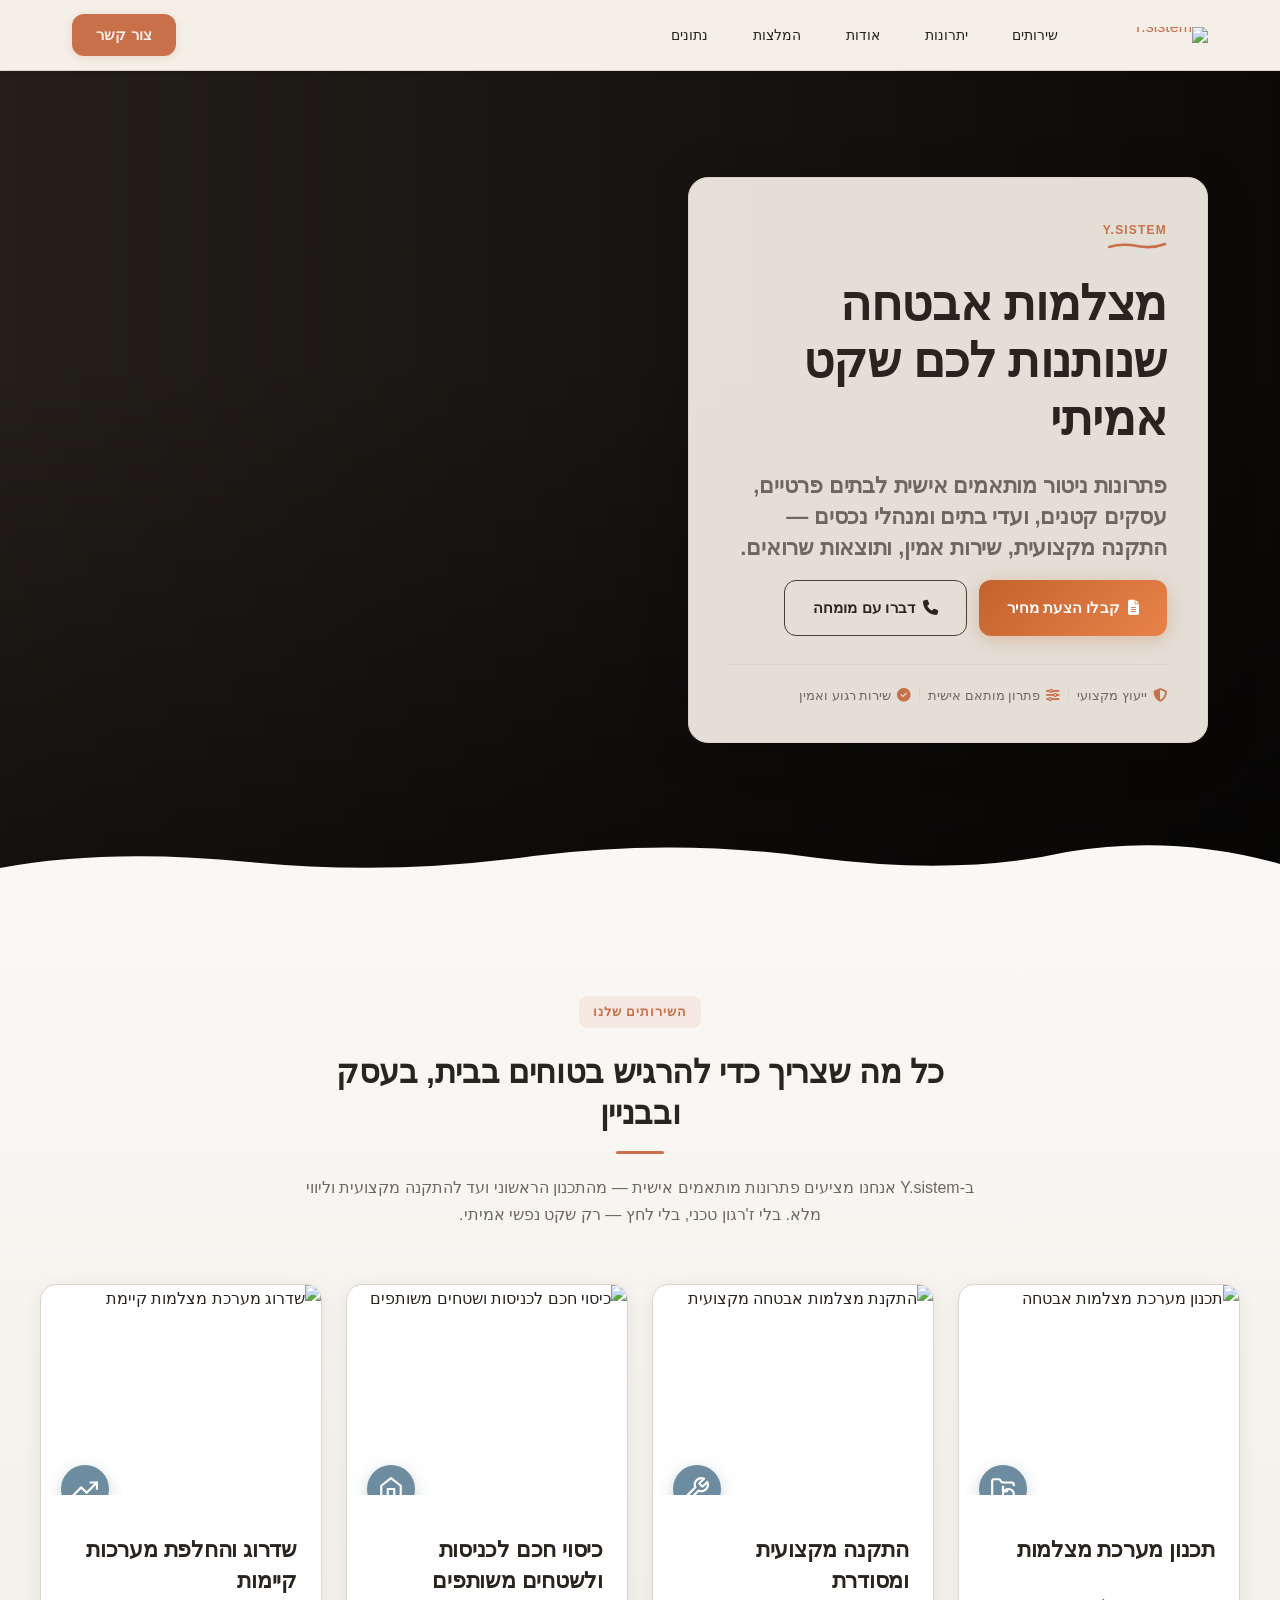
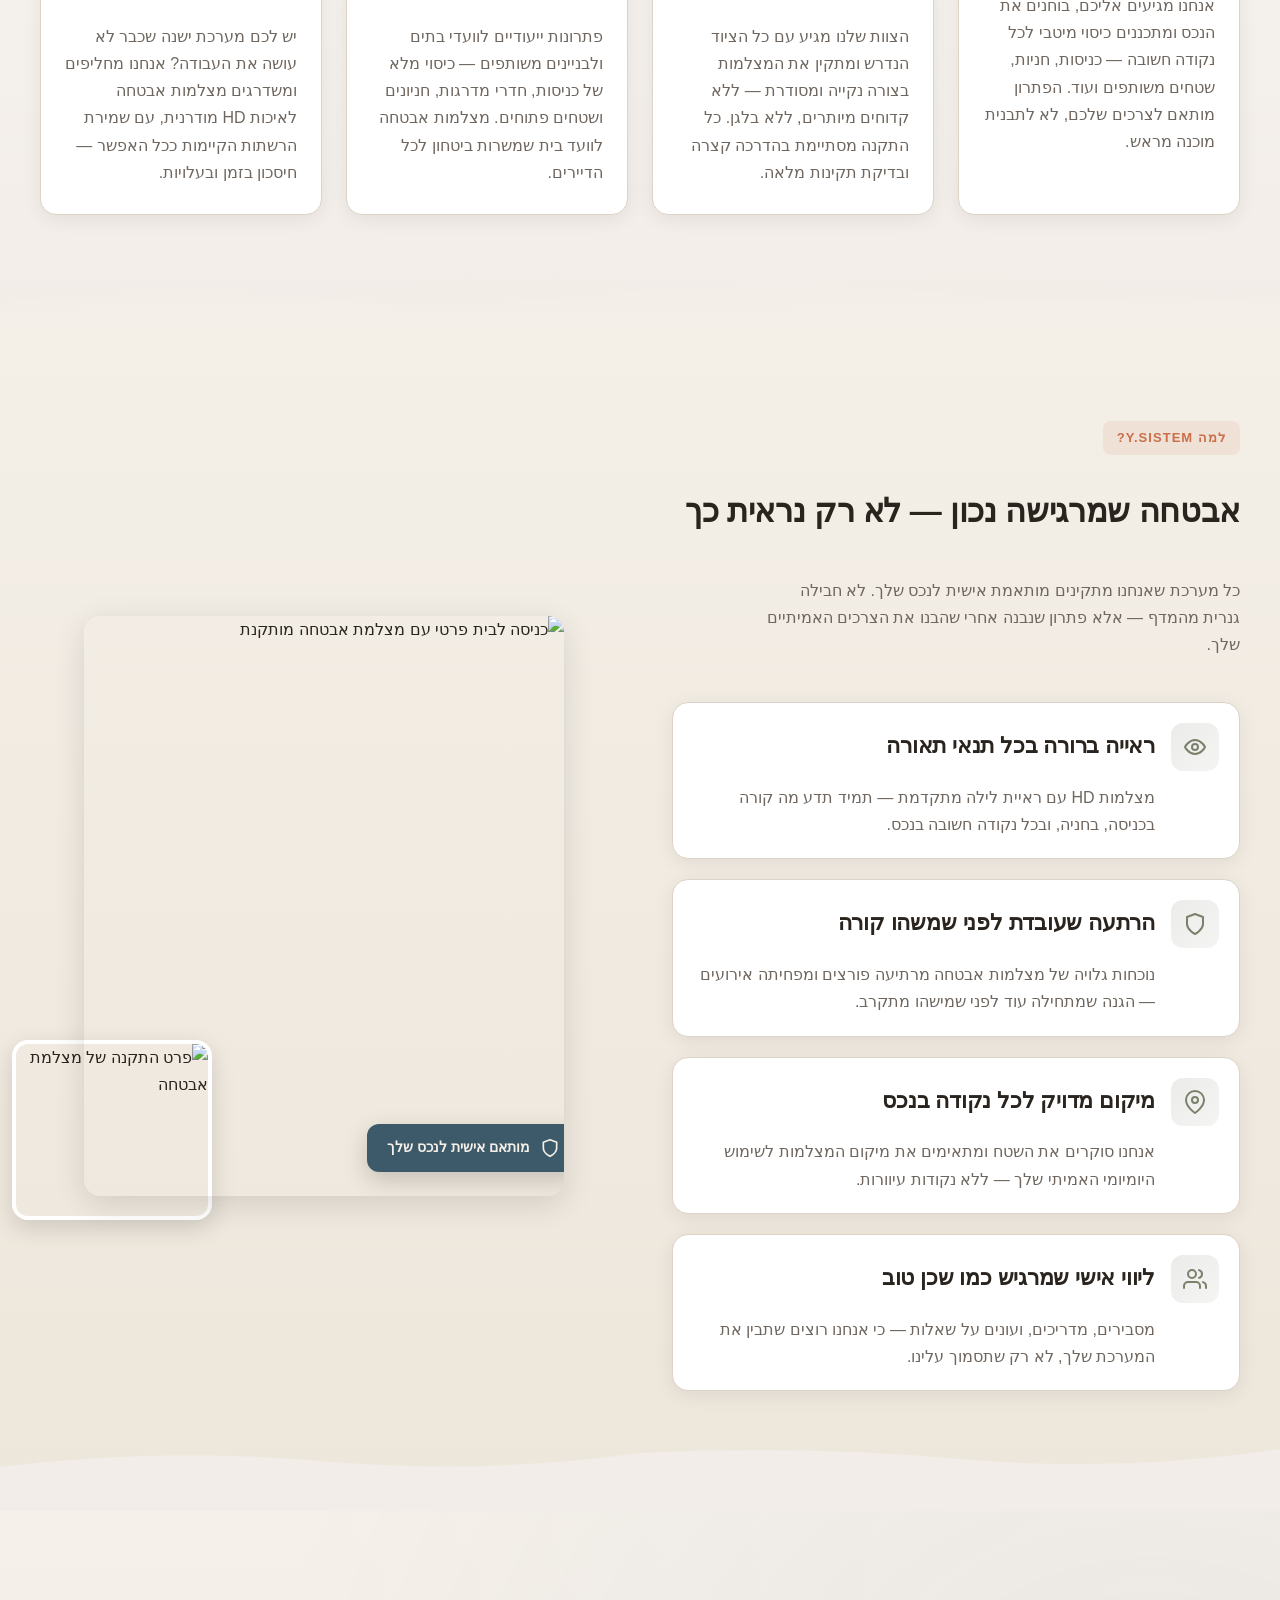
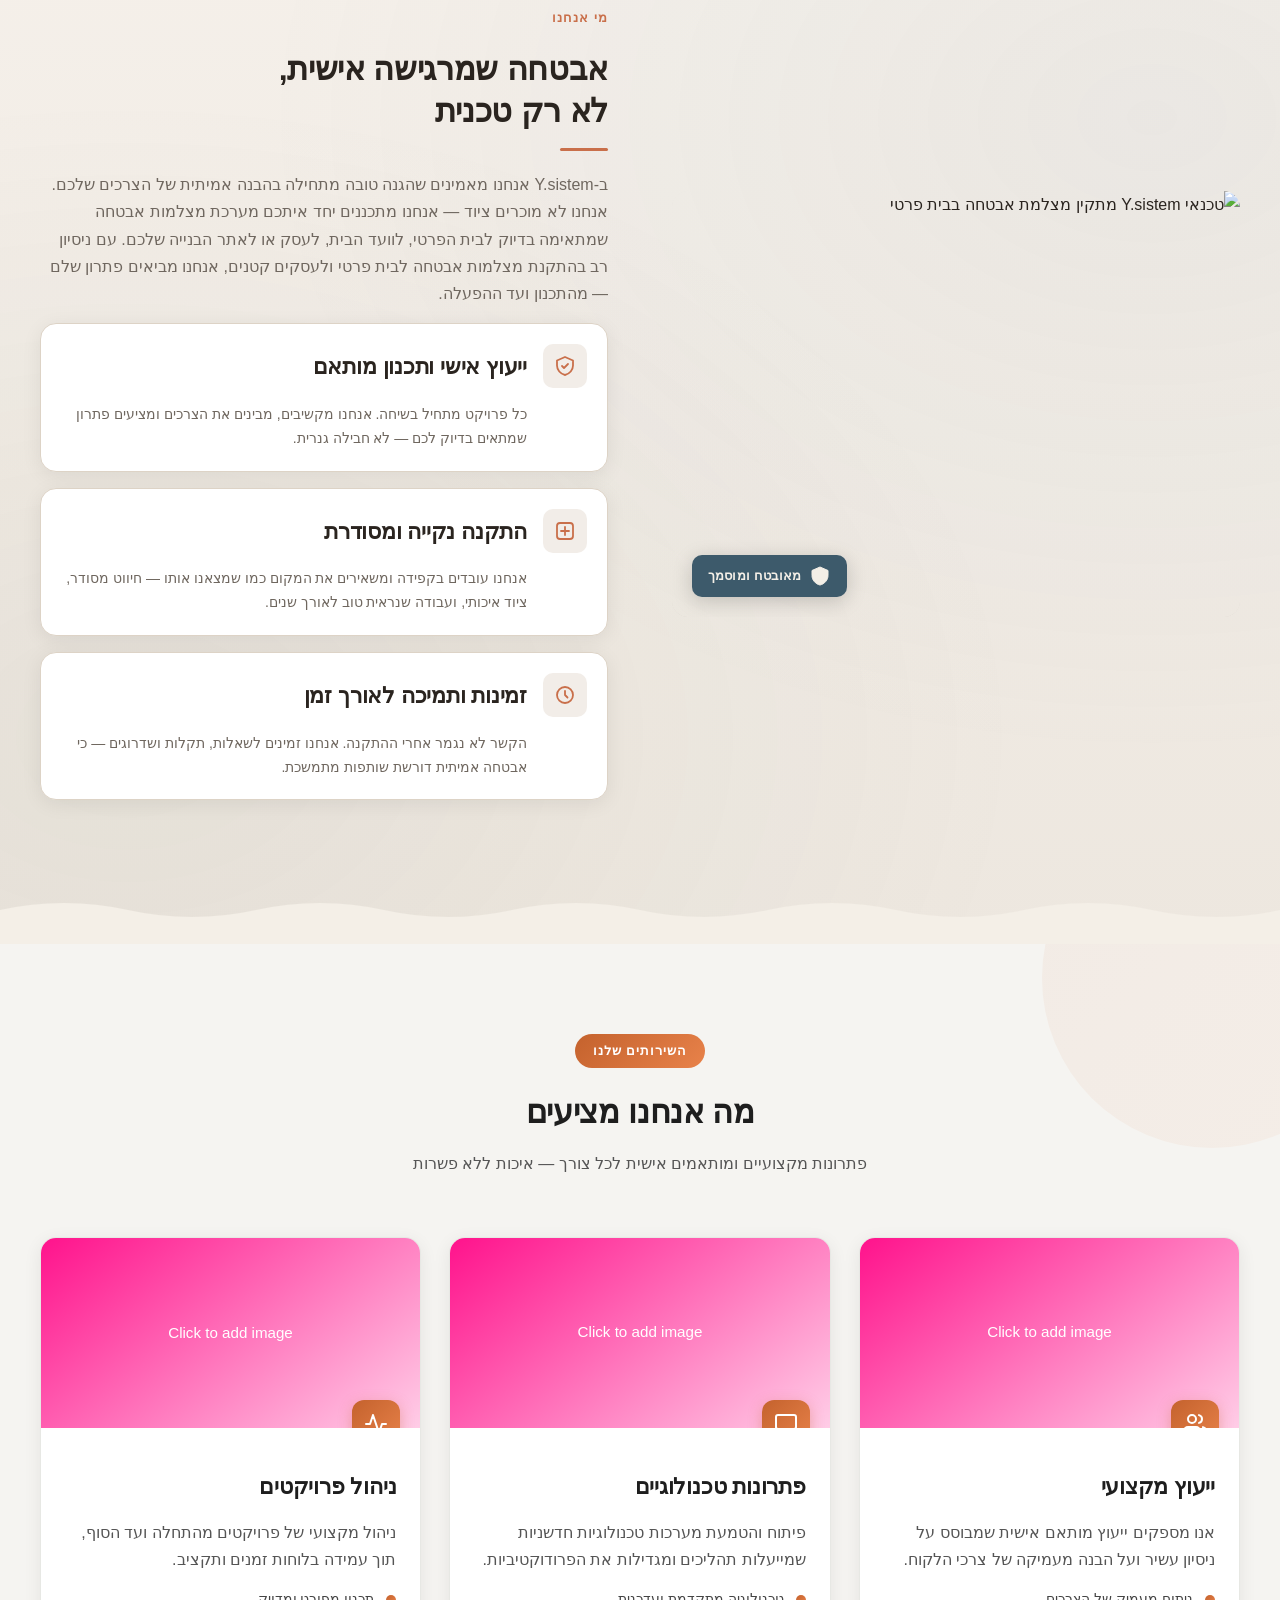
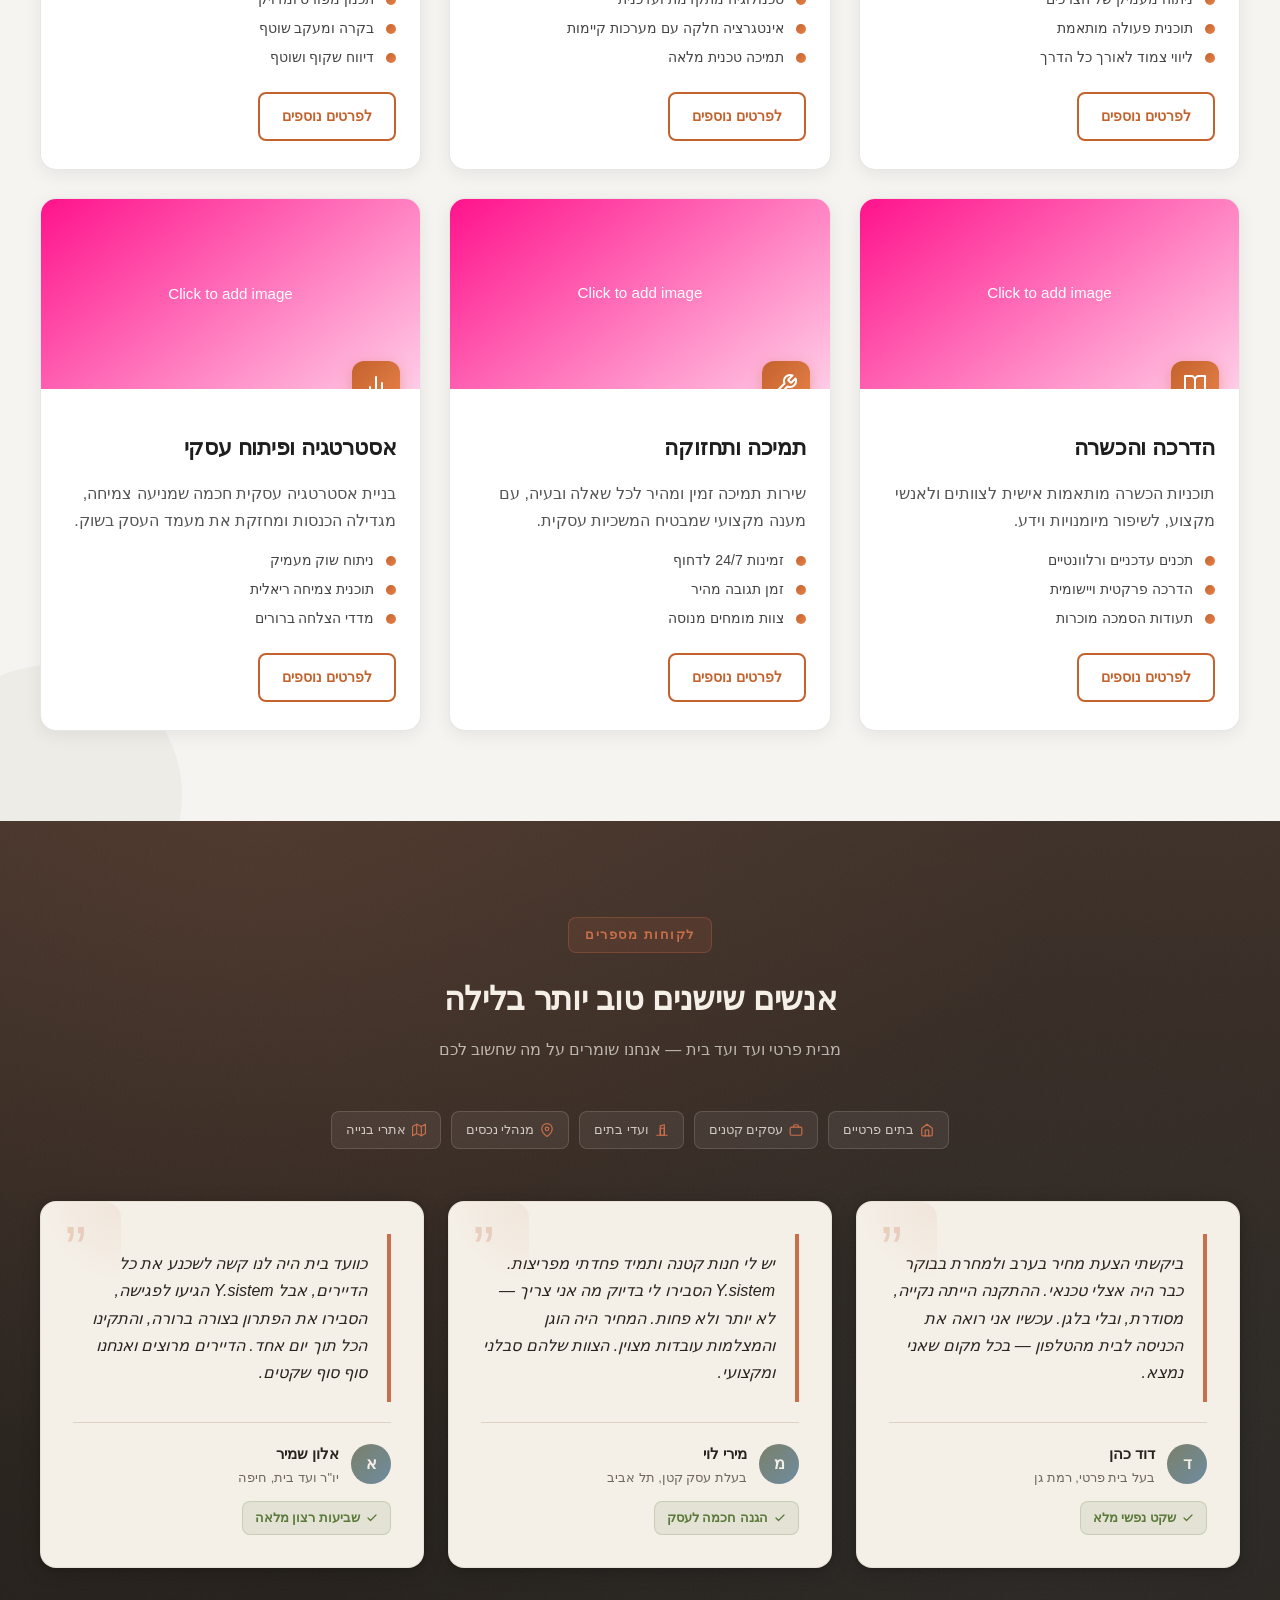
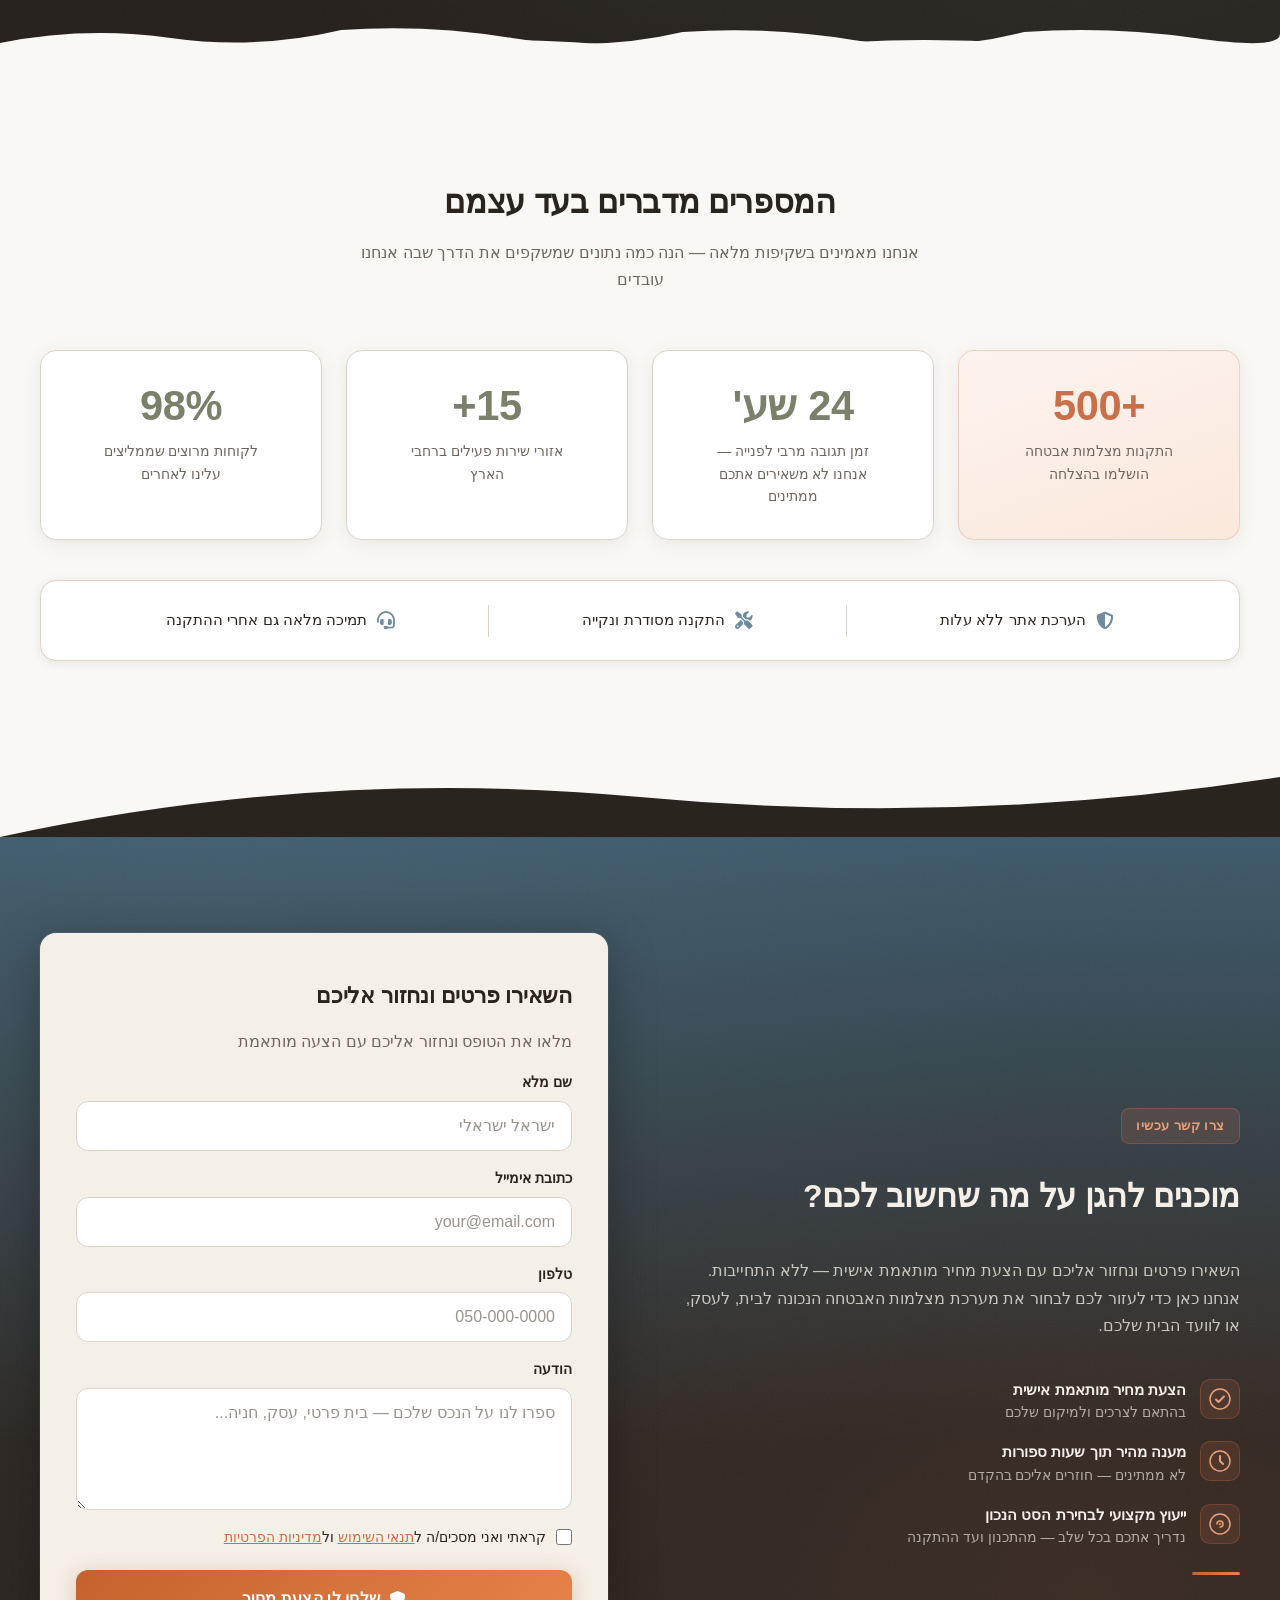
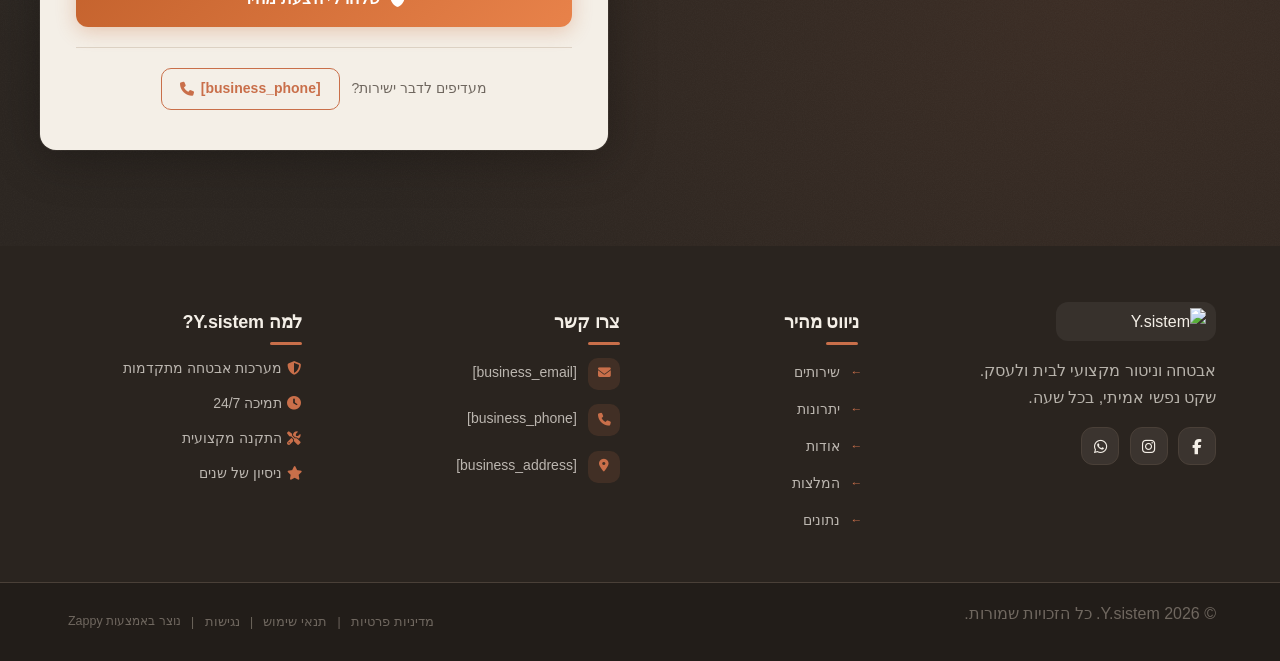
==== commit 9d4455d1: "Background sync: Progressive GitHub Sync" ====
--- a/public/index.html
+++ b/public/index.html
@@ -1133,11 +1133,167 @@
   <!-- Bottom scalloped divider -->
   <div class="index-about-divider-wrapper">
     <svg data-no-icon-edit="true" aria-hidden="true" viewBox="0 0 1200 72" preserveAspectRatio="none" xmlns="http://www.w3.org/2000/svg">
-      <path d="M0,72 L0,38 Q60,24 120,38 Q180,52 240,38 Q300,24 360,38 Q420,52 480,38 Q540,24 600,38 Q660,52 720,38 Q780,24 840,38 Q900,52 960,38 Q1020,24 1080,38 Q1140,52 1200,38 L1200,72 Z" fill="#2A241F"></path>
+      <path d="M0,72 L0,38 Q60,24 120,38 Q180,52 240,38 Q300,24 360,38 Q420,52 480,38 Q540,24 600,38 Q660,52 720,38 Q780,24 840,38 Q900,52 960,38 Q1020,24 1080,38 Q1140,52 1200,38 L1200,72 Z" fill="var(--bg-light)"></path>
     </svg>
   </div>
 
 </section>
+
+<section class="ys-services" aria-labelledby="ys-services-title" data-zappy-component="true" id="ai-section-1777500915433-0yx3ymw">
+  <div class="ys-services__container">
+    <div class="ys-services__header">
+      <span class="ys-services__label">השירותים שלנו</span>
+      <h2 class="ys-services__title" id="ys-services-title">מה אנחנו מציעים</h2>
+      <p class="ys-services__subtitle">פתרונות מקצועיים ומותאמים אישית לכל צורך — איכות ללא פשרות</p>
+    </div>
+
+    <div class="ys-services__grid">
+
+      <!-- Card 1 -->
+      <article class="ys-services__card" aria-label="ייעוץ מקצועי">
+        <div class="ys-services__card-image-wrap">
+          <img src="data:image/svg+xml,%3Csvg xmlns=%27http://www.w3.org/2000/svg%27 width=%27400%27 height=%27300%27%3E%3Cdefs%3E%3ClinearGradient id=%27grad%27 x1=%270%25%27 y1=%270%25%27 x2=%27100%25%27 y2=%27100%25%27%3E%3Cstop offset=%270%25%27 style=%27stop-color:%23FF0083;stop-opacity:1%27 /%3E%3Cstop offset=%27100%25%27 style=%27stop-color:%23FF008320;stop-opacity:1%27 /%3E%3C/linearGradient%3E%3C/defs%3E%3Crect width=%27100%25%27 height=%27100%25%27 fill=%27url(%23grad)%27/%3E%3Ctext x=%2750%25%27 y=%2750%25%27 font-family=%27Arial, sans-serif%27 font-size=%2716%27 fill=%27white%27 text-anchor=%27middle%27 dy=%27.3em%27 font-weight=%27500%27%3EClick%20to%20add%20image%3C/text%3E%3C/svg%3E" alt="ייעוץ מקצועי" class="ys-services__card-image" data-placeholder="service-consulting-1" data-context="Professional business consultant meeting with client in a modern office, whiteboard with strategy diagrams, warm lighting">
+          <div class="ys-services__card-icon" aria-hidden="true">
+            <svg viewBox="0 0 24 24" fill="none" stroke="currentColor" stroke-width="2" stroke-linecap="round" stroke-linejoin="round">
+              <path d="M17 21v-2a4 4 0 0 0-4-4H5a4 4 0 0 0-4 4v2"></path>
+              <circle cx="9" cy="7" r="4"></circle>
+              <path d="M23 21v-2a4 4 0 0 0-3-3.87"></path>
+              <path d="M16 3.13a4 4 0 0 1 0 7.75"></path>
+            </svg>
+          </div>
+        </div>
+        <div class="ys-services__card-body">
+          <h3 class="ys-services__card-title">ייעוץ מקצועי</h3>
+          <p class="ys-services__card-desc">אנו מספקים ייעוץ מותאם אישית שמבוסס על ניסיון עשיר ועל הבנה מעמיקה של צרכי הלקוח.</p>
+          <ul class="ys-services__card-benefits" aria-label="יתרונות">
+            <li>ניתוח מעמיק של הצרכים</li>
+            <li>תוכנית פעולה מותאמת</li>
+            <li>ליווי צמוד לאורך כל הדרך</li>
+          </ul>
+          <a href="#contact" class="ys-services__card-cta" aria-label="פרטים נוספים על ייעוץ מקצועי">לפרטים נוספים</a>
+        </div>
+      </article>
+
+      <!-- Card 2 -->
+      <article class="ys-services__card" aria-label="פתרונות טכנולוגיים">
+        <div class="ys-services__card-image-wrap">
+          <img src="data:image/svg+xml,%3Csvg xmlns=%27http://www.w3.org/2000/svg%27 width=%27400%27 height=%27300%27%3E%3Cdefs%3E%3ClinearGradient id=%27grad%27 x1=%270%25%27 y1=%270%25%27 x2=%27100%25%27 y2=%27100%25%27%3E%3Cstop offset=%270%25%27 style=%27stop-color:%23FF0083;stop-opacity:1%27 /%3E%3Cstop offset=%27100%25%27 style=%27stop-color:%23FF008320;stop-opacity:1%27 /%3E%3C/linearGradient%3E%3C/defs%3E%3Crect width=%27100%25%27 height=%27100%25%27 fill=%27url(%23grad)%27/%3E%3Ctext x=%2750%25%27 y=%2750%25%27 font-family=%27Arial, sans-serif%27 font-size=%2716%27 fill=%27white%27 text-anchor=%27middle%27 dy=%27.3em%27 font-weight=%27500%27%3EClick%20to%20add%20image%3C/text%3E%3C/svg%3E" alt="פתרונות טכנולוגיים" class="ys-services__card-image" data-placeholder="service-tech-2" data-context="Modern technology solutions, computers and servers in a clean tech environment, blue and orange tones">
+          <div class="ys-services__card-icon" aria-hidden="true">
+            <svg viewBox="0 0 24 24" fill="none" stroke="currentColor" stroke-width="2" stroke-linecap="round" stroke-linejoin="round">
+              <rect x="2" y="3" width="20" height="14" rx="2" ry="2"></rect>
+              <line x1="8" y1="21" x2="16" y2="21"></line>
+              <line x1="12" y1="17" x2="12" y2="21"></line>
+            </svg>
+          </div>
+        </div>
+        <div class="ys-services__card-body">
+          <h3 class="ys-services__card-title">פתרונות טכנולוגיים</h3>
+          <p class="ys-services__card-desc">פיתוח והטמעת מערכות טכנולוגיות חדשניות שמייעלות תהליכים ומגדילות את הפרודוקטיביות.</p>
+          <ul class="ys-services__card-benefits" aria-label="יתרונות">
+            <li>טכנולוגיה מתקדמת ועדכנית</li>
+            <li>אינטגרציה חלקה עם מערכות קיימות</li>
+            <li>תמיכה טכנית מלאה</li>
+          </ul>
+          <a href="#contact" class="ys-services__card-cta" aria-label="פרטים נוספים על פתרונות טכנולוגיים">לפרטים נוספים</a>
+        </div>
+      </article>
+
+      <!-- Card 3 -->
+      <article class="ys-services__card" aria-label="ניהול פרויקטים">
+        <div class="ys-services__card-image-wrap">
+          <img src="data:image/svg+xml,%3Csvg xmlns=%27http://www.w3.org/2000/svg%27 width=%27400%27 height=%27300%27%3E%3Cdefs%3E%3ClinearGradient id=%27grad%27 x1=%270%25%27 y1=%270%25%27 x2=%27100%25%27 y2=%27100%25%27%3E%3Cstop offset=%270%25%27 style=%27stop-color:%23FF0083;stop-opacity:1%27 /%3E%3Cstop offset=%27100%25%27 style=%27stop-color:%23FF008320;stop-opacity:1%27 /%3E%3C/linearGradient%3E%3C/defs%3E%3Crect width=%27100%25%27 height=%27100%25%27 fill=%27url(%23grad)%27/%3E%3Ctext x=%2750%25%27 y=%2750%25%27 font-family=%27Arial, sans-serif%27 font-size=%2716%27 fill=%27white%27 text-anchor=%27middle%27 dy=%27.3em%27 font-weight=%27500%27%3EClick%20to%20add%20image%3C/text%3E%3C/svg%3E" alt="ניהול פרויקטים" class="ys-services__card-image" data-placeholder="service-project-3" data-context="Project management team planning on a Gantt chart board, organized workspace, professional team collaboration">
+          <div class="ys-services__card-icon" aria-hidden="true">
+            <svg viewBox="0 0 24 24" fill="none" stroke="currentColor" stroke-width="2" stroke-linecap="round" stroke-linejoin="round">
+              <polyline points="22 12 18 12 15 21 9 3 6 12 2 12"></polyline>
+            </svg>
+          </div>
+        </div>
+        <div class="ys-services__card-body">
+          <h3 class="ys-services__card-title">ניהול פרויקטים</h3>
+          <p class="ys-services__card-desc">ניהול מקצועי של פרויקטים מהתחלה ועד הסוף, תוך עמידה בלוחות זמנים ותקציב.</p>
+          <ul class="ys-services__card-benefits" aria-label="יתרונות">
+            <li>תכנון מפורט ומדויק</li>
+            <li>בקרה ומעקב שוטף</li>
+            <li>דיווח שקוף ושוטף</li>
+          </ul>
+          <a href="#contact" class="ys-services__card-cta" aria-label="פרטים נוספים על ניהול פרויקטים">לפרטים נוספים</a>
+        </div>
+      </article>
+
+      <!-- Card 4 -->
+      <article class="ys-services__card" aria-label="הדרכה והכשרה">
+        <div class="ys-services__card-image-wrap">
+          <img src="data:image/svg+xml,%3Csvg xmlns=%27http://www.w3.org/2000/svg%27 width=%27400%27 height=%27300%27%3E%3Cdefs%3E%3ClinearGradient id=%27grad%27 x1=%270%25%27 y1=%270%25%27 x2=%27100%25%27 y2=%27100%25%27%3E%3Cstop offset=%270%25%27 style=%27stop-color:%23FF0083;stop-opacity:1%27 /%3E%3Cstop offset=%27100%25%27 style=%27stop-color:%23FF008320;stop-opacity:1%27 /%3E%3C/linearGradient%3E%3C/defs%3E%3Crect width=%27100%25%27 height=%27100%25%27 fill=%27url(%23grad)%27/%3E%3Ctext x=%2750%25%27 y=%2750%25%27 font-family=%27Arial, sans-serif%27 font-size=%2716%27 fill=%27white%27 text-anchor=%27middle%27 dy=%27.3em%27 font-weight=%27500%27%3EClick%20to%20add%20image%3C/text%3E%3C/svg%3E" alt="הדרכה והכשרה" class="ys-services__card-image" data-placeholder="service-training-4" data-context="Professional training workshop with instructor and participants, classroom setting with modern equipment">
+          <div class="ys-services__card-icon" aria-hidden="true">
+            <svg viewBox="0 0 24 24" fill="none" stroke="currentColor" stroke-width="2" stroke-linecap="round" stroke-linejoin="round">
+              <path d="M2 3h6a4 4 0 0 1 4 4v14a3 3 0 0 0-3-3H2z"></path>
+              <path d="M22 3h-6a4 4 0 0 0-4 4v14a3 3 0 0 1 3-3h7z"></path>
+            </svg>
+          </div>
+        </div>
+        <div class="ys-services__card-body">
+          <h3 class="ys-services__card-title">הדרכה והכשרה</h3>
+          <p class="ys-services__card-desc">תוכניות הכשרה מותאמות אישית לצוותים ולאנשי מקצוע, לשיפור מיומנויות וידע.</p>
+          <ul class="ys-services__card-benefits" aria-label="יתרונות">
+            <li>תכנים עדכניים ורלוונטיים</li>
+            <li>הדרכה פרקטית ויישומית</li>
+            <li>תעודות הסמכה מוכרות</li>
+          </ul>
+          <a href="#contact" class="ys-services__card-cta" aria-label="פרטים נוספים על הדרכה והכשרה">לפרטים נוספים</a>
+        </div>
+      </article>
+
+      <!-- Card 5 -->
+      <article class="ys-services__card" aria-label="תמיכה ותחזוקה">
+        <div class="ys-services__card-image-wrap">
+          <img src="data:image/svg+xml,%3Csvg xmlns=%27http://www.w3.org/2000/svg%27 width=%27400%27 height=%27300%27%3E%3Cdefs%3E%3ClinearGradient id=%27grad%27 x1=%270%25%27 y1=%270%25%27 x2=%27100%25%27 y2=%27100%25%27%3E%3Cstop offset=%270%25%27 style=%27stop-color:%23FF0083;stop-opacity:1%27 /%3E%3Cstop offset=%27100%25%27 style=%27stop-color:%23FF008320;stop-opacity:1%27 /%3E%3C/linearGradient%3E%3C/defs%3E%3Crect width=%27100%25%27 height=%27100%25%27 fill=%27url(%23grad)%27/%3E%3Ctext x=%2750%25%27 y=%2750%25%27 font-family=%27Arial, sans-serif%27 font-size=%2716%27 fill=%27white%27 text-anchor=%27middle%27 dy=%27.3em%27 font-weight=%27500%27%3EClick%20to%20add%20image%3C/text%3E%3C/svg%3E" alt="תמיכה ותחזוקה" class="ys-services__card-image" data-placeholder="service-support-5" data-context="Technical support team working on computers, helpdesk environment with headsets, professional and friendly atmosphere">
+          <div class="ys-services__card-icon" aria-hidden="true">
+            <svg viewBox="0 0 24 24" fill="none" stroke="currentColor" stroke-width="2" stroke-linecap="round" stroke-linejoin="round">
+              <path d="M14.7 6.3a1 1 0 0 0 0 1.4l1.6 1.6a1 1 0 0 0 1.4 0l3.77-3.77a6 6 0 0 1-7.94 7.94l-6.91 6.91a2.12 2.12 0 0 1-3-3l6.91-6.91a6 6 0 0 1 7.94-7.94l-3.76 3.76z"></path>
+            </svg>
+          </div>
+        </div>
+        <div class="ys-services__card-body">
+          <h3 class="ys-services__card-title">תמיכה ותחזוקה</h3>
+          <p class="ys-services__card-desc">שירות תמיכה זמין ומהיר לכל שאלה ובעיה, עם מענה מקצועי שמבטיח המשכיות עסקית.</p>
+          <ul class="ys-services__card-benefits" aria-label="יתרונות">
+            <li>זמינות 24/7 לדחוף</li>
+            <li>זמן תגובה מהיר</li>
+            <li>צוות מומחים מנוסה</li>
+          </ul>
+          <a href="#contact" class="ys-services__card-cta" aria-label="פרטים נוספים על תמיכה ותחזוקה">לפרטים נוספים</a>
+        </div>
+      </article>
+
+      <!-- Card 6 -->
+      <article class="ys-services__card" aria-label="אסטרטגיה ופיתוח עסקי">
+        <div class="ys-services__card-image-wrap">
+          <img src="data:image/svg+xml,%3Csvg xmlns=%27http://www.w3.org/2000/svg%27 width=%27400%27 height=%27300%27%3E%3Cdefs%3E%3ClinearGradient id=%27grad%27 x1=%270%25%27 y1=%270%25%27 x2=%27100%25%27 y2=%27100%25%27%3E%3Cstop offset=%270%25%27 style=%27stop-color:%23FF0083;stop-opacity:1%27 /%3E%3Cstop offset=%27100%25%27 style=%27stop-color:%23FF008320;stop-opacity:1%27 /%3E%3C/linearGradient%3E%3C/defs%3E%3Crect width=%27100%25%27 height=%27100%25%27 fill=%27url(%23grad)%27/%3E%3Ctext x=%2750%25%27 y=%2750%25%27 font-family=%27Arial, sans-serif%27 font-size=%2716%27 fill=%27white%27 text-anchor=%27middle%27 dy=%27.3em%27 font-weight=%27500%27%3EClick%20to%20add%20image%3C/text%3E%3C/svg%3E" alt="אסטרטגיה ופיתוח עסקי" class="ys-services__card-image" data-placeholder="service-strategy-6" data-context="Business strategy planning session with charts and growth graphs, executive team around a conference table">
+          <div class="ys-services__card-icon" aria-hidden="true">
+            <svg viewBox="0 0 24 24" fill="none" stroke="currentColor" stroke-width="2" stroke-linecap="round" stroke-linejoin="round">
+              <line x1="18" y1="20" x2="18" y2="10"></line>
+              <line x1="12" y1="20" x2="12" y2="4"></line>
+              <line x1="6" y1="20" x2="6" y2="14"></line>
+            </svg>
+          </div>
+        </div>
+        <div class="ys-services__card-body">
+          <h3 class="ys-services__card-title">אסטרטגיה ופיתוח עסקי</h3>
+          <p class="ys-services__card-desc">בניית אסטרטגיה עסקית חכמה שמניעה צמיחה, מגדילה הכנסות ומחזקת את מעמד העסק בשוק.</p>
+          <ul class="ys-services__card-benefits" aria-label="יתרונות">
+            <li>ניתוח שוק מעמיק</li>
+            <li>תוכנית צמיחה ריאלית</li>
+            <li>מדדי הצלחה ברורים</li>
+          </ul>
+          <a href="#contact" class="ys-services__card-cta" aria-label="פרטים נוספים על אסטרטגיה ופיתוח עסקי">לפרטים נוספים</a>
+        </div>
+      </article>
+
+    </div>
+  </div>
+</section>
+
+
 
 <section class="index-testimonials-section" data-layout-spec="בית-testimonials" dir="rtl">
   <!-- Background texture overlay -->
--- a/styles.css
+++ b/styles.css
@@ -5284,6 +5284,273 @@
   body.accessibility-widget-visible div[id*="mic-access-tool-box"],
   body.accessibility-widget-visible ._access-menu {
     display: none !important;
+  }
+}
+
+/* Added Component Styles */
+/* ===== Y.sistem Services Section ===== */
+.ys-services {
+  direction: rtl;
+  font-family: system-ui, sans-serif;
+  background: #f5f4f1;
+  padding: 90px 20px;
+  position: relative;
+  overflow: hidden;
+}
+
+.ys-services::before {
+  content: '';
+  position: absolute;
+  top: 0;
+  right: 0;
+  width: 340px;
+  height: 340px;
+  background: var(--gradient-primary, linear-gradient(135deg, #C4622D 0%, #E8824A 100%));
+  opacity: 0.06;
+  border-radius: 50%;
+  transform: translate(30%, -40%);
+  pointer-events: none;
+}
+
+.ys-services::after {
+  content: '';
+  position: absolute;
+  bottom: 0;
+  left: 0;
+  width: 260px;
+  height: 260px;
+  background: var(--primary, #7A806A);
+  opacity: 0.07;
+  border-radius: 50%;
+  transform: translate(-30%, 40%);
+  pointer-events: none;
+}
+
+/* Container */
+.ys-services__container {
+  max-width: 1200px;
+  margin: 0 auto;
+  position: relative;
+  z-index: 1;
+}
+
+/* Header */
+.ys-services__header {
+  text-align: center;
+  margin-bottom: 60px;
+}
+
+.ys-services__label {
+  display: inline-block;
+  background: var(--gradient-primary, linear-gradient(135deg, #C4622D 0%, #E8824A 100%));
+  color: #ffffff;
+  font-size: 0.8rem;
+  font-weight: 700;
+  letter-spacing: 0.08em;
+  padding: 6px 18px;
+  border-radius: 50px;
+  margin-bottom: 16px;
+  text-transform: uppercase;
+}
+
+.ys-services__title {
+  font-size: clamp(1.8rem, 4vw, 2.8rem);
+  font-weight: 800;
+  color: #1e1e1e;
+  margin: 0 0 16px 0;
+  line-height: 1.2;
+}
+
+.ys-services__subtitle {
+  font-size: 1.05rem;
+  color: #555;
+  max-width: 560px;
+  margin: 0 auto;
+  line-height: 1.7;
+}
+
+/* Grid */
+.ys-services__grid {
+  display: grid;
+  grid-template-columns: repeat(3, 1fr);
+  gap: 28px;
+}
+
+/* Card */
+.ys-services__card {
+  background: #ffffff;
+  border-radius: 16px;
+  overflow: hidden;
+  border: 1px solid rgba(122, 128, 106, 0.18);
+  box-shadow: 0 4px 18px rgba(0, 0, 0, 0.07);
+  transition: transform 0.3s ease, box-shadow 0.3s ease;
+  display: flex;
+  flex-direction: column;
+}
+
+.ys-services__card:hover {
+  transform: translateY(-6px);
+  box-shadow: 0 12px 36px rgba(196, 98, 45, 0.15);
+}
+
+/* Card image wrap */
+.ys-services__card-image-wrap {
+  position: relative;
+  width: 100%;
+  overflow: hidden;
+  height: 190px;
+}
+
+.ys-services__card-image {
+  width: 100%;
+  height: 100%;
+  object-fit: cover;
+  display: block;
+  transition: transform 0.4s ease;
+}
+
+.ys-services__card:hover .ys-services__card-image {
+  transform: scale(1.05);
+}
+
+/* Icon overlay */
+.ys-services__card-icon {
+  position: absolute;
+  bottom: -20px;
+  right: 20px;
+  width: 48px;
+  height: 48px;
+  background: var(--gradient-primary, linear-gradient(135deg, #C4622D 0%, #E8824A 100%));
+  border-radius: 12px;
+  display: flex;
+  align-items: center;
+  justify-content: center;
+  box-shadow: 0 4px 14px rgba(196, 98, 45, 0.35);
+  z-index: 2;
+}
+
+.ys-services__card-icon svg {
+  width: 24px;
+  height: 24px;
+  stroke: #ffffff;
+}
+
+/* Card body */
+.ys-services__card-body {
+  padding: 36px 24px 28px 24px;
+  display: flex;
+  flex-direction: column;
+  flex: 1;
+}
+
+.ys-services__card-title {
+  font-size: 1.2rem;
+  font-weight: 700;
+  color: #1e1e1e;
+  margin: 0 0 12px 0;
+  line-height: 1.3;
+}
+
+.ys-services__card-desc {
+  font-size: 0.95rem;
+  color: #555;
+  line-height: 1.7;
+  margin: 0 0 18px 0;
+}
+
+/* Benefits list */
+.ys-services__card-benefits {
+  list-style: none;
+  padding: 0;
+  margin: 0 0 24px 0;
+  display: flex;
+  flex-direction: column;
+  gap: 8px;
+}
+
+.ys-services__card-benefits li {
+  font-size: 0.88rem;
+  color: #444;
+  padding-right: 22px;
+  position: relative;
+  line-height: 1.5;
+}
+
+.ys-services__card-benefits li::before {
+  content: '';
+  position: absolute;
+  right: 0;
+  top: 50%;
+  transform: translateY(-50%);
+  width: 10px;
+  height: 10px;
+  background: var(--gradient-primary, linear-gradient(135deg, #C4622D 0%, #E8824A 100%));
+  border-radius: 50%;
+}
+
+/* CTA Button */
+.ys-services__card-cta {
+  display: inline-block;
+  margin-top: auto;
+  align-self: flex-start;
+  padding: 10px 22px;
+  background: transparent;
+  color: #C4622D;
+  border: 2px solid #C4622D;
+  border-radius: 8px;
+  font-size: 0.9rem;
+  font-weight: 600;
+  text-decoration: none;
+  transition: background 0.25s ease, color 0.25s ease, transform 0.2s ease;
+  cursor: pointer;
+}
+
+.ys-services__card-cta:hover,
+.ys-services__card-cta:focus {
+  background: var(--gradient-primary, linear-gradient(135deg, #C4622D 0%, #E8824A 100%));
+  color: #ffffff;
+  border-color: transparent;
+  transform: translateY(-1px);
+  outline: none;
+}
+
+.ys-services__card-cta:focus-visible {
+  outline: 3px solid #C4622D;
+  outline-offset: 3px;
+}
+
+/* ===== Responsive ===== */
+@media (max-width: 1024px) {
+  .ys-services__grid {
+    grid-template-columns: repeat(2, 1fr);
+    gap: 22px;
+  }
+}
+
+@media (max-width: 640px) {
+  .ys-services {
+    padding: 60px 16px;
+  }
+
+  .ys-services__header {
+    margin-bottom: 40px;
+  }
+
+  .ys-services__grid {
+    grid-template-columns: 1fr;
+    gap: 20px;
+  }
+
+  .ys-services__card-image-wrap {
+    height: 200px;
+  }
+
+  .ys-services__card-body {
+    padding: 32px 20px 24px 20px;
+  }
+
+  .ys-services__card-title {
+    font-size: 1.1rem;
   }
 }
 /* mobile-submenu-overflow-fix */
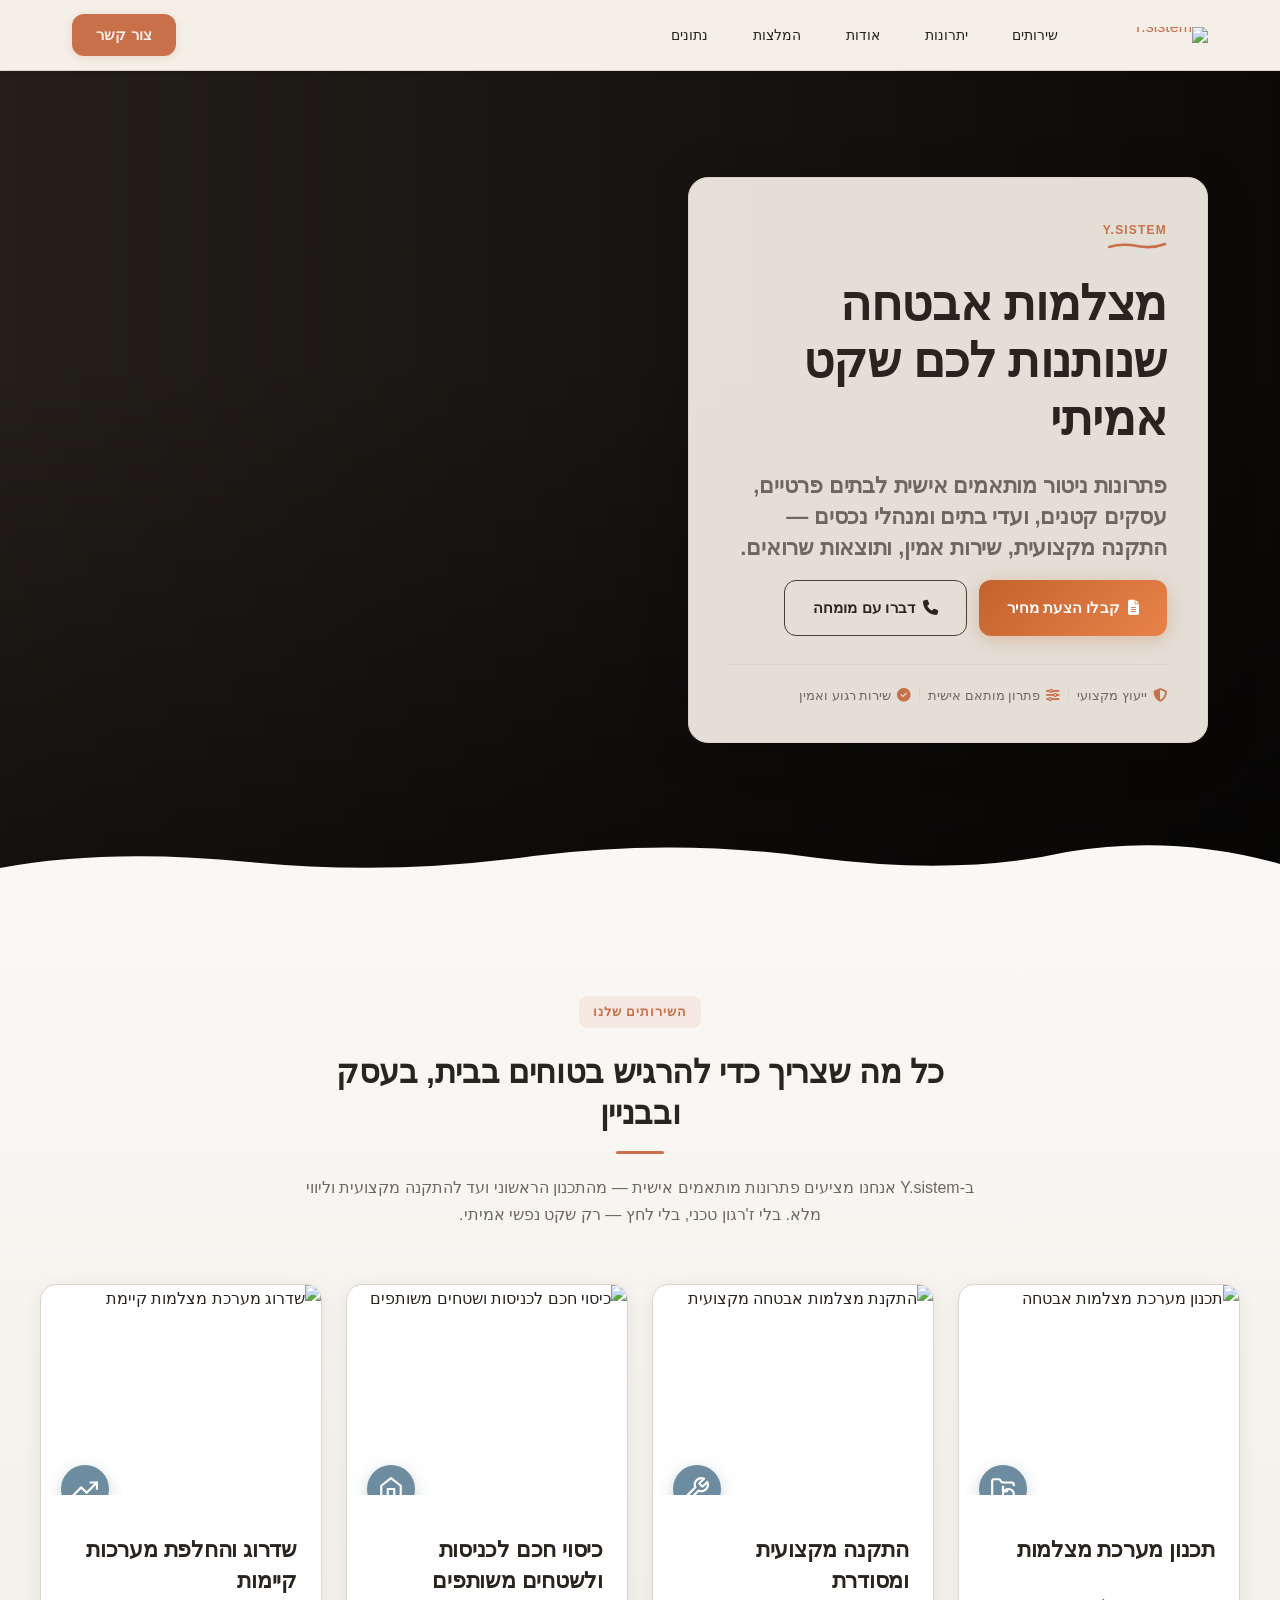
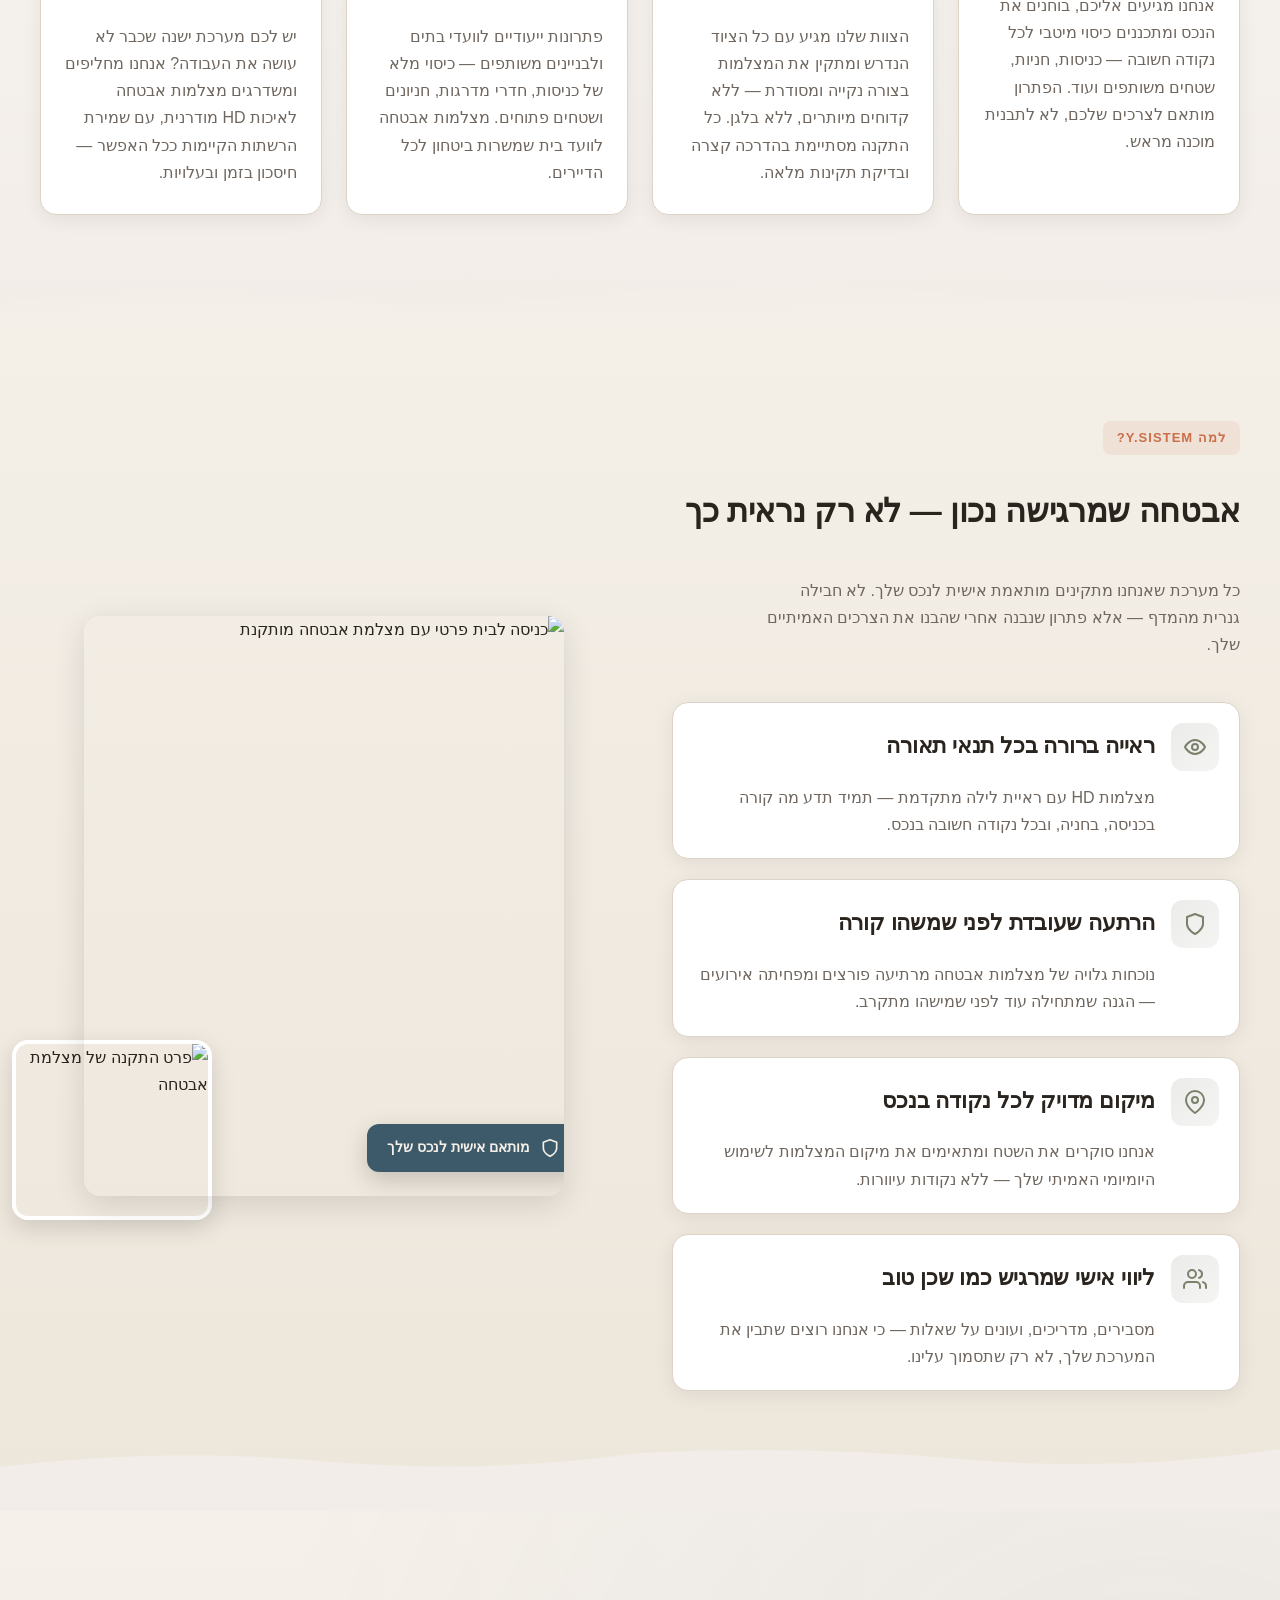
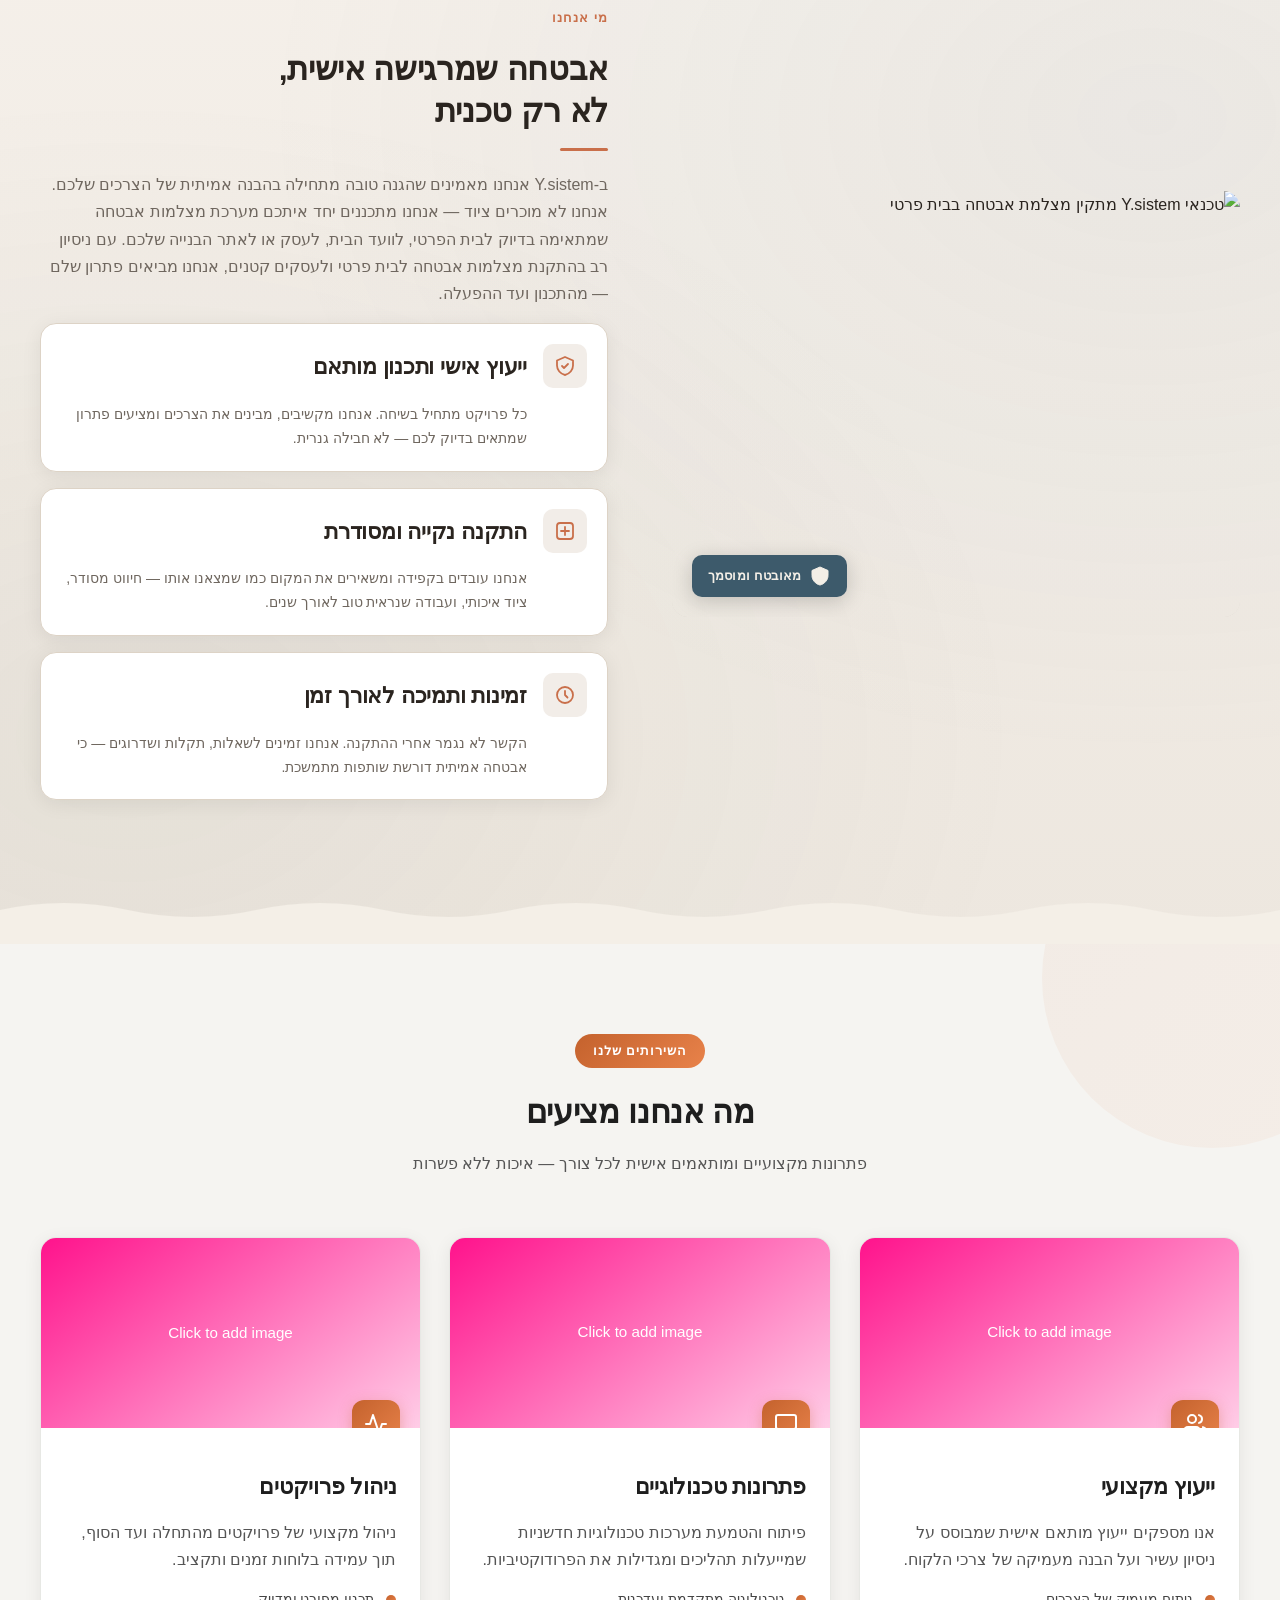
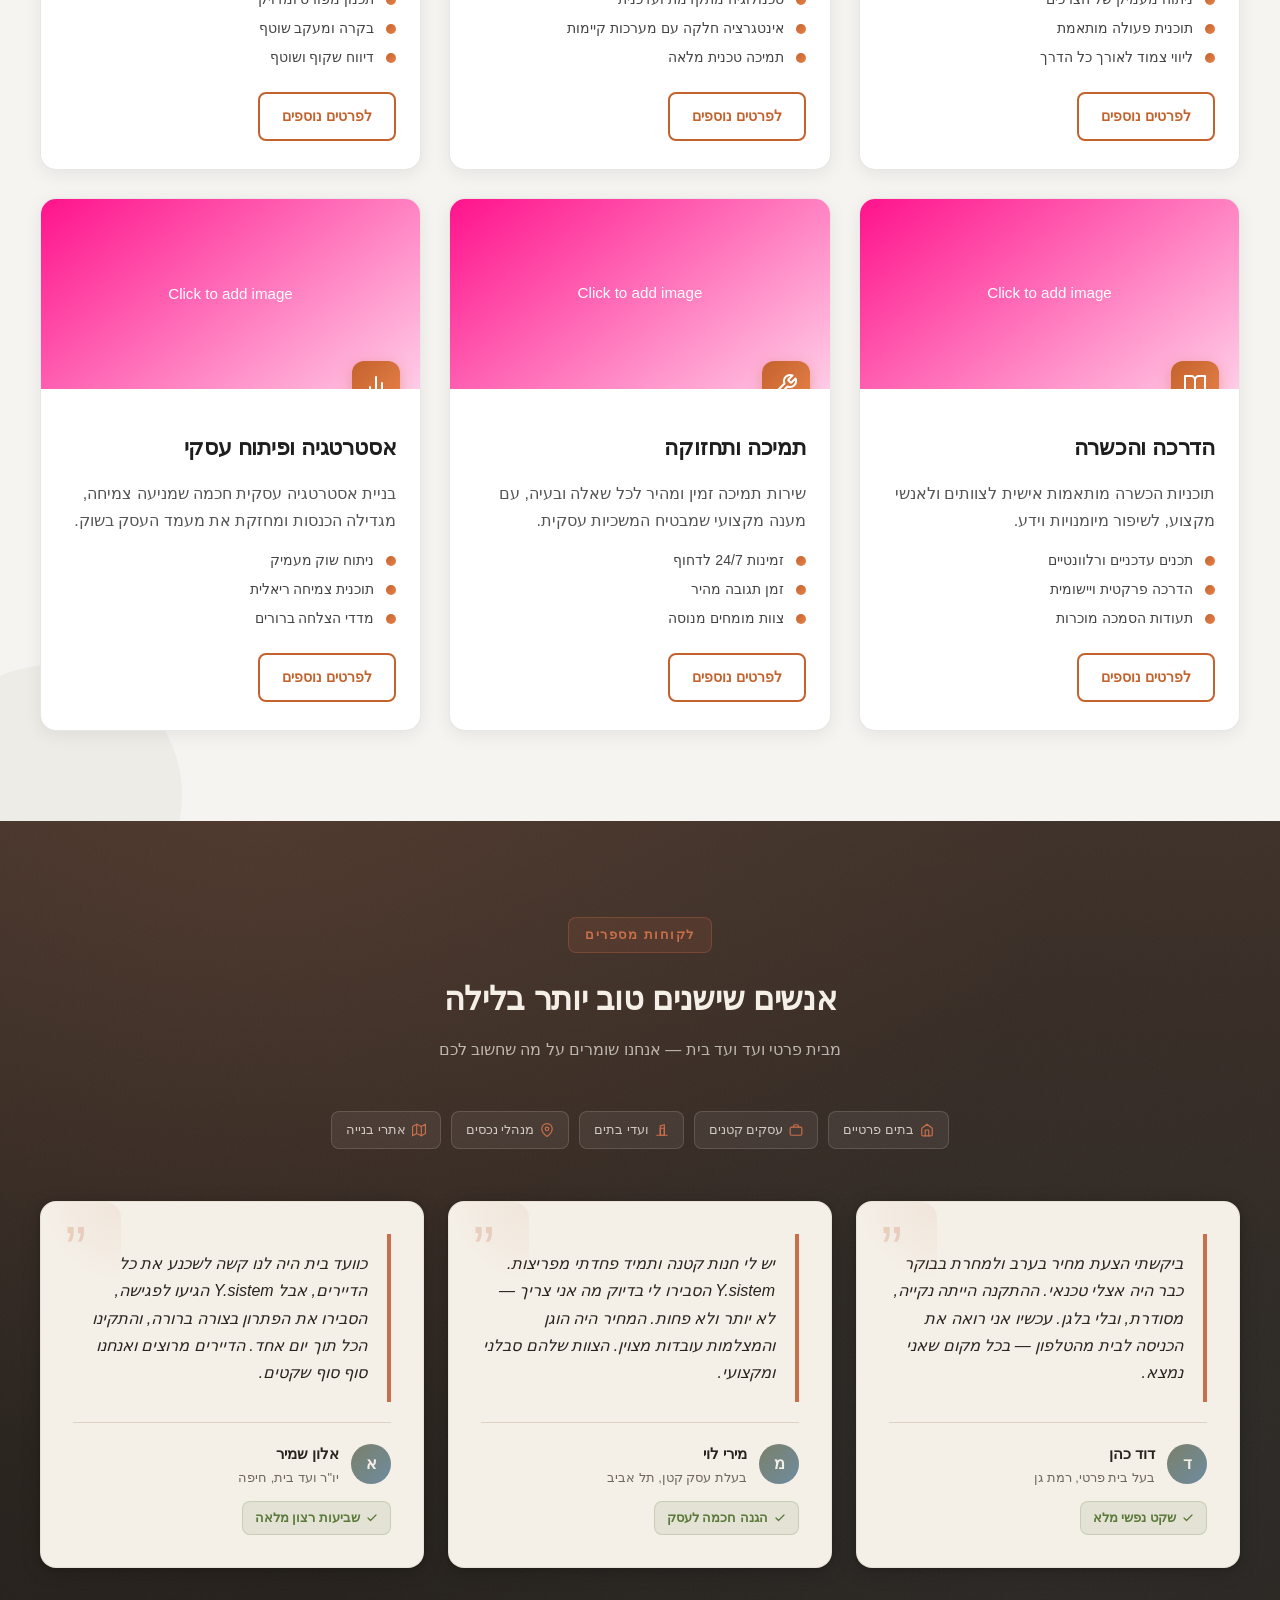
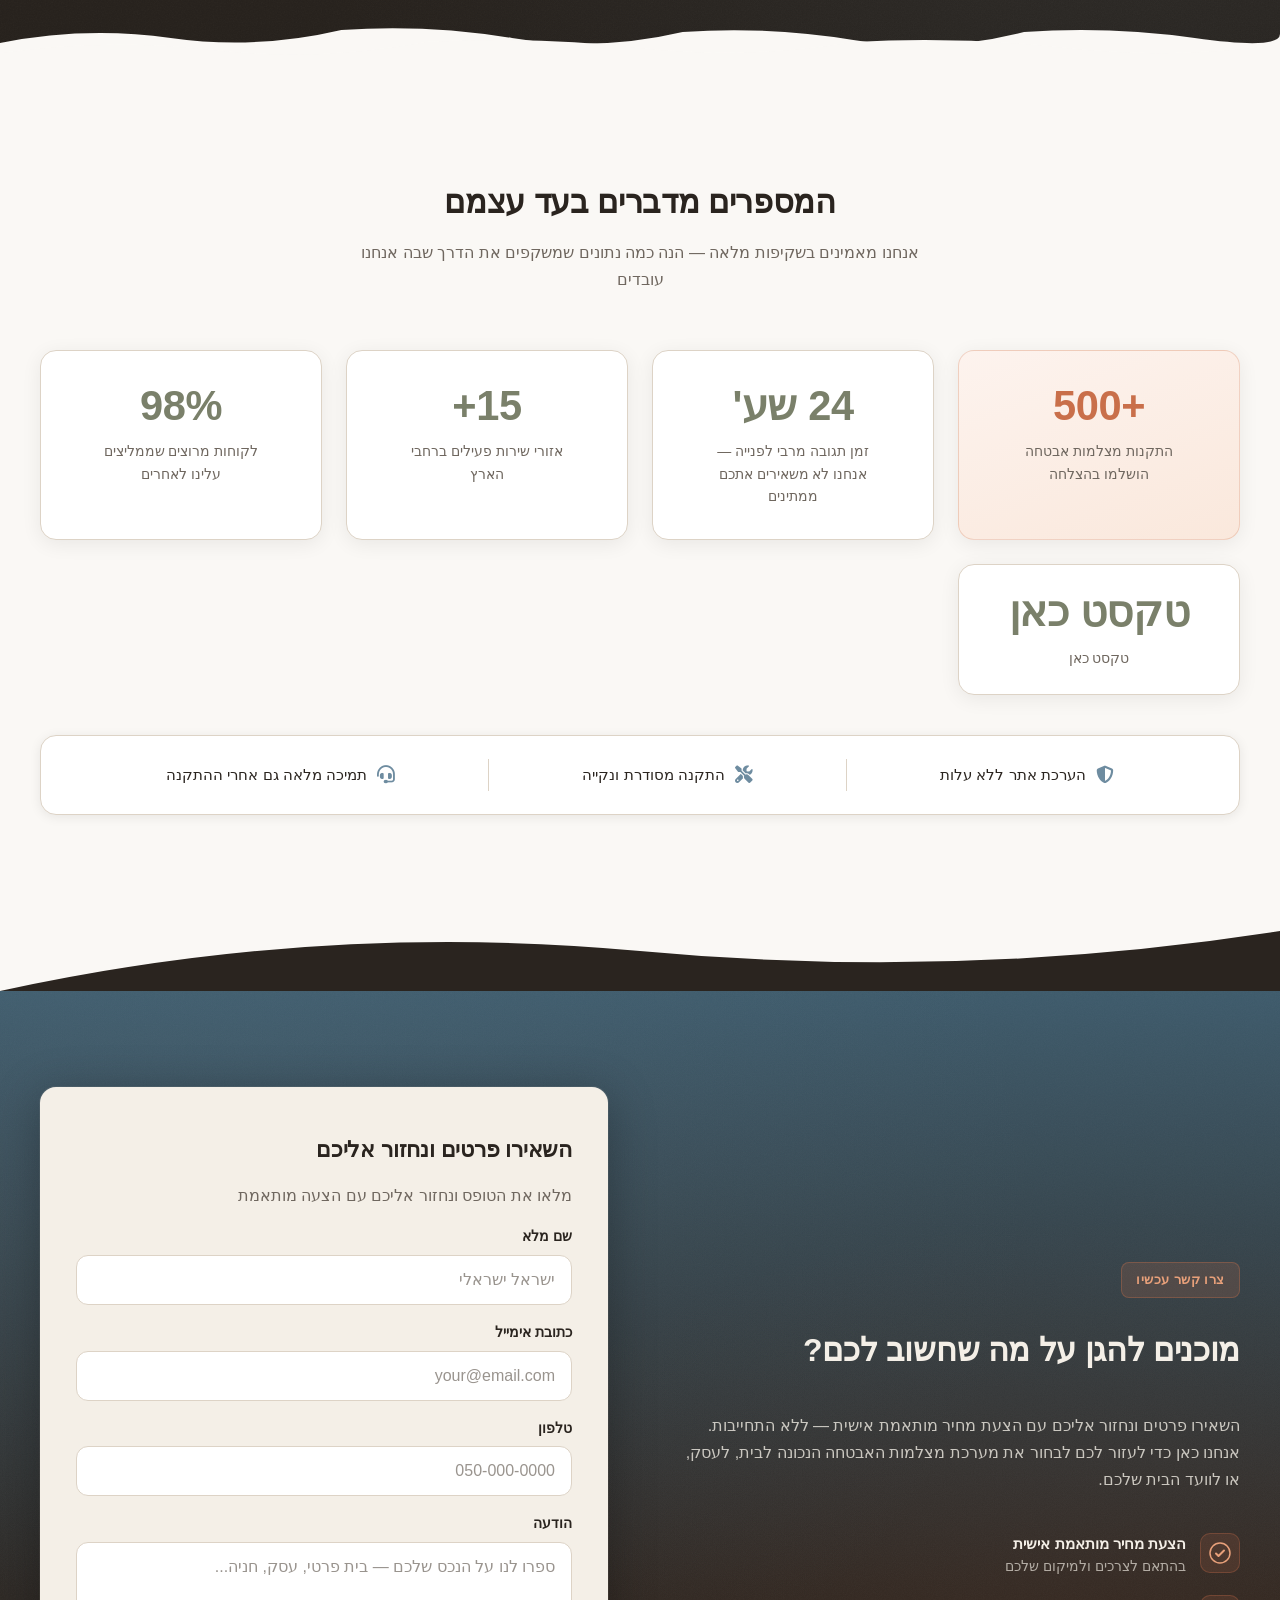
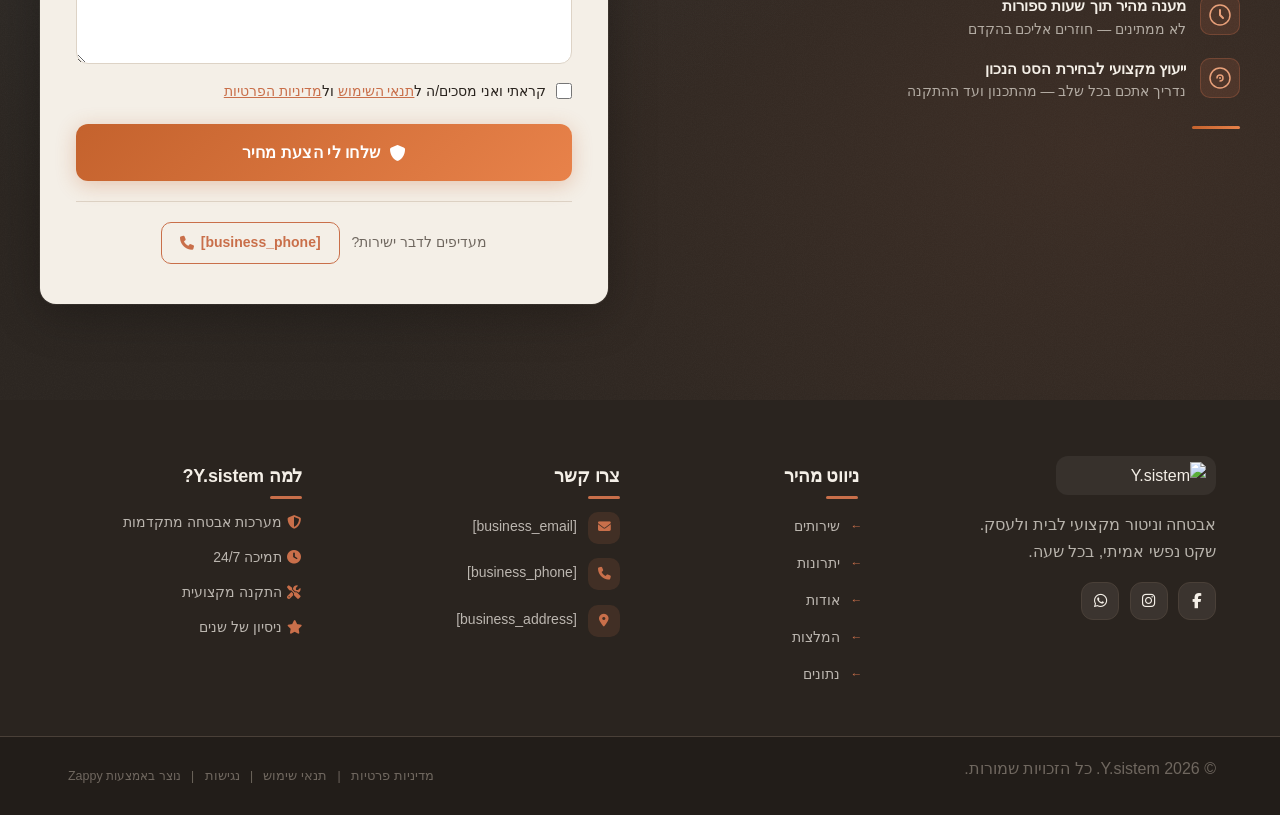
==== commit 77fc64a1: "Background sync: Progressive GitHub Sync" ====
--- a/public/index.html
+++ b/public/index.html
@@ -1433,24 +1433,27 @@
     <!-- Stats Grid -->
     <div class="index-stats-grid">
 
-      <article class="index-stat-tile index-stat-tile--accent">
+      <article class="index-stat-tile index-stat-tile--accent" data-grid-item-index="0">
         <div class="index-stat-number">+500</div>
         <div class="index-stat-label">התקנות מצלמות אבטחה הושלמו בהצלחה</div>
       </article>
 
-      <article class="index-stat-tile">
+      <article class="index-stat-tile" data-grid-item-index="1">
         <div class="index-stat-number">24 שע'</div>
         <div class="index-stat-label">זמן תגובה מרבי לפנייה — אנחנו לא משאירים אתכם ממתינים</div>
       </article>
 
-      <article class="index-stat-tile">
+      <article class="index-stat-tile" data-grid-item-index="2">
         <div class="index-stat-number">15+</div>
         <div class="index-stat-label">אזורי שירות פעילים ברחבי הארץ</div>
       </article>
 
-      <article class="index-stat-tile">
+      <article class="index-stat-tile" data-grid-item-index="3">
         <div class="index-stat-number">98%</div>
         <div class="index-stat-label">לקוחות מרוצים שממליצים עלינו לאחרים</div>
+      </article><article class="index-stat-tile" style="background-color: rgb(255, 255, 255) !important; padding: 24px 16px !important; box-sizing: border-box;" data-grid-item-index="4">
+        <div class="index-stat-number" >טקסט כאן</div>
+        <div class="index-stat-label" >טקסט כאן</div>
       </article>
 
     </div>
@@ -1458,17 +1461,17 @@
     <!-- Reassurance Band -->
     <div class="index-stats-reassurance">
       <div class="index-reassurance-item">
-        <i class="fa-solid fa-shield-halved index-reassurance-icon" aria-hidden="true"></i>
+        <i class="fa-solid fa-shield-halved index-reassurance-icon" aria-hidden="true" data-element-type="icon" data-element-id="icon-1777501490773-0jwmqfz2s" data-icon-type="fontawesome"></i>
         <span>הערכת אתר ללא עלות</span>
       </div>
       <div class="index-reassurance-divider" aria-hidden="true"></div>
       <div class="index-reassurance-item">
-        <i class="fa-solid fa-screwdriver-wrench index-reassurance-icon" aria-hidden="true"></i>
+        <i class="fa-solid fa-screwdriver-wrench index-reassurance-icon" aria-hidden="true" data-element-type="icon" data-element-id="icon-1777501490773-chlx3il79" data-icon-type="fontawesome"></i>
         <span>התקנה מסודרת ונקייה</span>
       </div>
       <div class="index-reassurance-divider" aria-hidden="true"></div>
       <div class="index-reassurance-item">
-        <i class="fa-solid fa-headset index-reassurance-icon" aria-hidden="true"></i>
+        <i class="fa-solid fa-headset index-reassurance-icon" aria-hidden="true" data-element-type="icon" data-element-id="icon-1777501490773-fuh2gvg66" data-icon-type="fontawesome"></i>
         <span>תמיכה מלאה גם אחרי ההתקנה</span>
       </div>
     </div>
